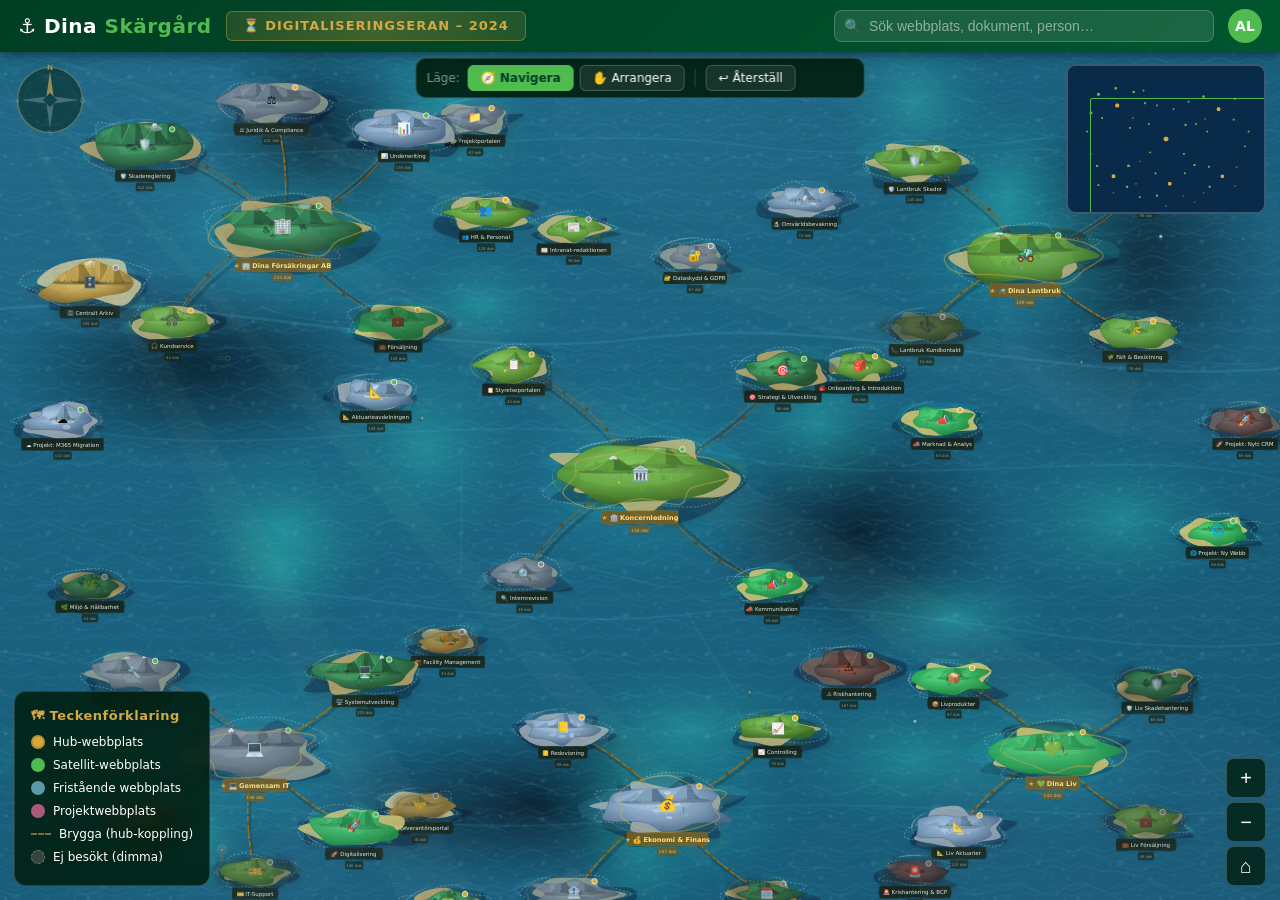
==== mockup-10-skargard-painted.html @ 94bb6c18 "Add files via upload" ====
<!DOCTYPE html>
<html lang="sv">
<head>
<meta charset="UTF-8">
<meta name="viewport" content="width=device-width, initial-scale=1.0">
<title>Dina Skärgård – Painted Archipelago</title>
<link rel="stylesheet" href="mockup-shared.css">
<style>
*,*::before,*::after{box-sizing:border-box;margin:0;padding:0}
:root{--dk:#003e23;--pk:#50bb4e;--pg:#edf6ed;--gold:#d4a843;--ocean1:#071e32;--ocean2:#0c3352;--ocean3:#124d72;--panelw:380px}
html,body{width:100%;height:100%;overflow:hidden;font-family:'Segoe UI',system-ui,sans-serif;background:var(--ocean1)}
#topbar{position:fixed;top:0;left:0;right:0;height:52px;background:linear-gradient(135deg,var(--dk),#00562f);display:flex;align-items:center;padding:0 18px;z-index:900;box-shadow:0 2px 12px rgba(0,0,0,.5);gap:14px}
#topbar .logo{font-size:20px;font-weight:700;color:#fff;white-space:nowrap;letter-spacing:.5px}
#topbar .logo span{color:var(--pk)}
#topbar .era-banner{background:linear-gradient(90deg,rgba(212,168,67,.15),rgba(212,168,67,.3),rgba(212,168,67,.15));border:1px solid rgba(212,168,67,.4);border-radius:6px;padding:4px 16px;color:var(--gold);font-size:13px;font-weight:600;letter-spacing:1px;text-transform:uppercase;white-space:nowrap}
#topbar .search-wrap{flex:1;max-width:380px;margin-left:auto;position:relative}
#topbar .search-wrap input{width:100%;padding:7px 14px 7px 34px;border-radius:8px;border:1px solid rgba(255,255,255,.2);background:rgba(255,255,255,.1);color:#fff;font-size:14px;outline:none;transition:all .2s}
#topbar .search-wrap input::placeholder{color:rgba(255,255,255,.5)}
#topbar .search-wrap input:focus{background:rgba(255,255,255,.18);border-color:var(--pk)}
#topbar .search-wrap .search-icon{position:absolute;left:10px;top:50%;transform:translateY(-50%);color:rgba(255,255,255,.5);font-size:14px;pointer-events:none}
#topbar .user-avatar{width:34px;height:34px;border-radius:50%;background:var(--pk);display:flex;align-items:center;justify-content:center;color:#fff;font-weight:700;font-size:14px;cursor:pointer}
#map-container{position:fixed;top:52px;left:0;right:0;bottom:0;overflow:hidden;cursor:grab;background:radial-gradient(ellipse at 50% 50%,#164e6a,var(--ocean2) 45%,var(--ocean1) 85%)}
#map-container.grabbing{cursor:grabbing}
#map-svg{position:absolute;top:0;left:0;width:100%;height:100%;touch-action:none}

/* Compass */
#compass{position:fixed;top:64px;left:14px;z-index:800;width:72px;height:72px;pointer-events:none;opacity:.7}
#compass svg{width:100%;height:100%}

/* Minimap */
#minimap{position:fixed;top:64px;right:14px;width:200px;height:150px;background:rgba(10,42,74,.85);border:2px solid rgba(255,255,255,.2);border-radius:10px;z-index:800;overflow:hidden;cursor:pointer}
#minimap canvas{width:100%;height:100%}
#minimap .viewport-rect{position:absolute;border:1.5px solid var(--pk);pointer-events:none;border-radius:2px}

/* Legend */
#legend{position:fixed;bottom:14px;left:14px;background:rgba(0,30,15,.88);border:1px solid rgba(255,255,255,.15);border-radius:12px;padding:14px 16px;z-index:800;color:#fff;font-size:12px;min-width:170px;backdrop-filter:blur(6px)}
#legend h4{font-size:13px;margin-bottom:8px;color:var(--gold);letter-spacing:.5px}
#legend .leg-item{display:flex;align-items:center;gap:8px;margin-bottom:5px}
#legend .leg-dot{width:14px;height:14px;border-radius:50%;flex-shrink:0}
#legend .leg-line{width:20px;height:0;border-top:2.5px dashed rgba(180,140,80,.7);flex-shrink:0}

/* Zoom controls */
#zoom-ctrl{position:fixed;bottom:14px;right:14px;display:flex;flex-direction:column;gap:4px;z-index:800}
#zoom-ctrl button{width:40px;height:40px;border:1px solid rgba(255,255,255,.2);background:rgba(0,30,15,.8);color:#fff;font-size:20px;border-radius:8px;cursor:pointer;display:flex;align-items:center;justify-content:center;backdrop-filter:blur(6px);transition:all .15s}
#zoom-ctrl button:hover{background:rgba(80,187,78,.3);border-color:var(--pk)}

/* Detail panel */
#detail-panel{position:fixed;top:52px;right:0;bottom:0;width:var(--panelw);background:linear-gradient(180deg,rgba(0,40,20,.97),rgba(0,30,15,.97));border-left:2px solid rgba(80,187,78,.25);z-index:850;transform:translateX(100%);transition:transform .35s cubic-bezier(.4,0,.2,1);overflow-y:auto;color:#fff;backdrop-filter:blur(10px)}
#detail-panel.open{transform:translateX(0)}
#detail-panel .dp-close{position:absolute;top:12px;right:14px;width:32px;height:32px;border-radius:50%;border:1px solid rgba(255,255,255,.2);background:transparent;color:#fff;font-size:18px;cursor:pointer;display:flex;align-items:center;justify-content:center}
#detail-panel .dp-close:hover{background:rgba(255,255,255,.1)}
#detail-panel .dp-header{padding:24px 20px 16px;border-bottom:1px solid rgba(255,255,255,.1)}
#detail-panel .dp-emoji{font-size:40px;margin-bottom:8px}
#detail-panel .dp-name{font-size:22px;font-weight:700;margin-bottom:4px}
#detail-panel .dp-type{font-size:12px;text-transform:uppercase;letter-spacing:1px;color:var(--gold);background:rgba(212,168,67,.15);display:inline-block;padding:2px 10px;border-radius:20px;margin-bottom:4px}
#detail-panel .dp-terrain{font-size:11px;color:rgba(255,255,255,.5);margin-top:4px}
#detail-panel .dp-desc{padding:16px 20px;font-size:13px;color:rgba(255,255,255,.7);line-height:1.5;border-bottom:1px solid rgba(255,255,255,.1)}
#detail-panel .dp-stats{display:grid;grid-template-columns:1fr 1fr 1fr;gap:10px;padding:16px 20px;border-bottom:1px solid rgba(255,255,255,.1)}
#detail-panel .dp-stat{text-align:center}
#detail-panel .dp-stat .val{font-size:22px;font-weight:700;color:var(--pk)}
#detail-panel .dp-stat .lbl{font-size:11px;color:rgba(255,255,255,.5);margin-top:2px}
#detail-panel .dp-libs{padding:16px 20px;border-bottom:1px solid rgba(255,255,255,.1)}
#detail-panel .dp-libs h4{font-size:13px;margin-bottom:10px;color:var(--gold)}
#detail-panel .dp-lib{display:flex;align-items:center;gap:8px;padding:6px 0;font-size:13px}
#detail-panel .dp-lib .lib-icon{width:28px;height:28px;border-radius:6px;background:rgba(80,187,78,.15);display:flex;align-items:center;justify-content:center;font-size:14px;flex-shrink:0}
#detail-panel .dp-lib .lib-count{margin-left:auto;color:rgba(255,255,255,.4);font-size:12px}
#detail-panel .dp-actions{padding:16px 20px;display:flex;flex-direction:column;gap:8px}
#detail-panel .dp-actions button{padding:10px 16px;border-radius:8px;border:none;font-size:13px;font-weight:600;cursor:pointer;transition:all .15s;display:flex;align-items:center;gap:8px;justify-content:center}
#detail-panel .dp-actions .btn-primary{background:var(--pk);color:#fff}
#detail-panel .dp-actions .btn-primary:hover{background:#45a843}
#detail-panel .dp-actions .btn-secondary{background:rgba(255,255,255,.1);color:#fff;border:1px solid rgba(255,255,255,.15)}
#detail-panel .dp-actions .btn-secondary:hover{background:rgba(255,255,255,.18)}

/* Ship */
#ship{position:fixed;width:32px;height:32px;z-index:700;pointer-events:none;opacity:0;transition:opacity .3s}
#ship.sailing{opacity:1}
#ship svg{width:100%;height:100%}

/* Toast */
#toast{position:fixed;bottom:80px;left:50%;transform:translateX(-50%) translateY(30px);background:rgba(0,40,20,.95);color:#fff;padding:10px 22px;border-radius:10px;font-size:13px;opacity:0;pointer-events:none;z-index:999;border:1px solid var(--pk);transition:all .3s;white-space:nowrap}
#toast.show{opacity:1;transform:translateX(-50%) translateY(0)}

/* Wave animation for water texture */
@keyframes waveShift{0%{transform:translateX(0)}100%{transform:translateX(60px)}}
@keyframes gentleWave{0%{transform:translateX(0) translateY(0)}50%{transform:translateX(30px) translateY(2px)}100%{transform:translateX(0) translateY(0)}}

/* Activity pulse */
@keyframes pulse{0%,100%{r:4;opacity:1}50%{r:7;opacity:.6}}

/* ── Toolbar (edit mode / layout) ── */
#toolbar{position:fixed;top:58px;left:50%;transform:translateX(-50%);z-index:810;display:flex;gap:6px;padding:6px 10px;background:rgba(0,30,15,.9);border:1px solid rgba(255,255,255,.15);border-radius:10px;backdrop-filter:blur(8px);font-size:12px;color:#fff;align-items:center;transition:all .3s}
#toolbar .tb-label{color:rgba(255,255,255,.5);margin-right:2px;white-space:nowrap}
#toolbar button{padding:5px 12px;border-radius:6px;border:1px solid rgba(255,255,255,.2);background:rgba(255,255,255,.08);color:#fff;font-size:12px;cursor:pointer;transition:all .15s;white-space:nowrap;font-family:inherit}
#toolbar button:hover{background:rgba(255,255,255,.18)}
#toolbar button.active{background:var(--pk);color:#003e23;border-color:var(--pk);font-weight:600}
#toolbar .tb-sep{width:1px;height:18px;background:rgba(255,255,255,.15);margin:0 4px}
#toolbar .save-indicator{font-size:11px;color:var(--pk);opacity:0;transition:opacity .3s;white-space:nowrap}
#toolbar .save-indicator.show{opacity:1}

/* ── Edit mode body state ── */
body.edit-mode #map-container{cursor:default}
body.edit-mode .island-group{cursor:move !important}
body.edit-mode .island-group:hover{filter:brightness(1.12)}
body.edit-mode .island-group.dragging{opacity:.85;filter:brightness(1.2) drop-shadow(0 0 12px rgba(80,187,78,.5))}

/* ── Snap-back animation ── */
@keyframes snapPulse{0%{filter:brightness(1.3) drop-shadow(0 0 10px var(--pk))}100%{filter:none}}
.snap-placed{animation:snapPulse .4s ease-out}
/* ── Label hover effect ── */
.island-label{transition:transform 0.2s ease}
.island-group:hover .island-label{transform:scale(1.08)}
</style>
</head>
<body>

<!-- Topbar -->
<header id="topbar">
  <div class="logo">&#9875; Dina <span>Sk&auml;rg&aring;rd</span></div>
  <div class="era-banner">&#9203; Digitaliseringseran &ndash; 2024</div>
  <div class="search-wrap">
    <span class="search-icon">&#128269;</span>
    <input type="text" id="searchInput" placeholder="S&ouml;k webbplats, dokument, person&hellip;">
  </div>
  <div class="user-avatar" title="Anna Lindberg">AL</div>
</header>

<!-- Map container -->
<div id="map-container">
  <svg id="map-svg" xmlns="http://www.w3.org/2000/svg"></svg>
</div>

<!-- Ship marker -->
<div id="ship">
  <svg viewBox="0 0 40 40" fill="none">
    <path d="M20 2 L28 22 Q24 28 20 30 Q16 28 12 22 Z" fill="var(--gold)" stroke="#8a6a20" stroke-width="1"/>
    <path d="M20 2 L20 30 L12 22 Z" fill="rgba(255,255,255,.25)"/>
    <line x1="20" y1="2" x2="20" y2="36" stroke="#6a4a20" stroke-width="2" stroke-linecap="round"/>
    <ellipse cx="20" cy="36" rx="8" ry="3" fill="#5a3a15" opacity=".8"/>
  </svg>
</div>

<!-- Compass -->
<div id="compass">
  <svg viewBox="0 0 80 80">
    <circle cx="40" cy="40" r="36" fill="rgba(0,30,15,.7)" stroke="rgba(212,168,67,.5)" stroke-width="1.5"/>
    <circle cx="40" cy="40" r="28" fill="none" stroke="rgba(212,168,67,.2)" stroke-width=".5"/>
    <polygon points="40,8 44,36 40,32 36,36" fill="var(--gold)" opacity=".9"/>
    <polygon points="40,72 44,44 40,48 36,44" fill="rgba(255,255,255,.3)"/>
    <polygon points="8,40 36,36 32,40 36,44" fill="rgba(255,255,255,.3)"/>
    <polygon points="72,40 44,36 48,40 44,44" fill="rgba(255,255,255,.3)"/>
    <text x="40" y="7" text-anchor="middle" font-size="8" fill="var(--gold)" font-weight="700">N</text>
    <text x="40" y="79" text-anchor="middle" font-size="7" fill="rgba(255,255,255,.4)">S</text>
    <text x="4" y="43" text-anchor="middle" font-size="7" fill="rgba(255,255,255,.4)">V</text>
    <text x="76" y="43" text-anchor="middle" font-size="7" fill="rgba(255,255,255,.4)">&Ouml;</text>
  </svg>
</div>

<!-- Minimap -->
<div id="minimap">
  <canvas id="minimap-canvas" width="400" height="300"></canvas>
  <div class="viewport-rect" id="minimap-vp"></div>
</div>

<!-- Legend -->
<div id="legend">
  <h4>&#128506; Teckenf&ouml;rklaring</h4>
  <div class="leg-item"><div class="leg-dot" style="background:var(--gold);border:2px solid #b8942a"></div> Hub-webbplats</div>
  <div class="leg-item"><div class="leg-dot" style="background:var(--pk)"></div> Satellit-webbplats</div>
  <div class="leg-item"><div class="leg-dot" style="background:#5a9aaa"></div> Frist&aring;ende webbplats</div>
  <div class="leg-item"><div class="leg-dot" style="background:#aa5a7a"></div> Projektwebbplats</div>
  <div class="leg-item"><div class="leg-line"></div> Brygga (hub-koppling)</div>
  <div class="leg-item"><div class="leg-dot" style="background:rgba(100,100,100,.5);border:1px dashed rgba(255,255,255,.3)"></div> Ej bes&ouml;kt (dimma)</div>
</div>

<!-- Zoom controls -->
<div id="zoom-ctrl">
  <button id="zoomIn" title="Zooma in (+)">+</button>
  <button id="zoomOut" title="Zooma ut (&minus;)">&minus;</button>
  <button id="zoomReset" title="&Aring;terst&auml;ll vy (0)">&#8962;</button>
</div>

<!-- Toolbar -->
<div id="toolbar">
  <span class="tb-label">Läge:</span>
  <button id="btnNavigate" class="active" title="Navigera och utforska öarna">🧭 Navigera</button>
  <button id="btnArrange" title="Flytta öar och anpassa din karta">✋ Arrangera</button>
  <div class="tb-sep"></div>
  <button id="btnResetLayout" title="Återställ alla öar till originalposition">↩ Återställ</button>
  <span class="save-indicator" id="saveIndicator">✓ Sparad</span>
</div>

<!-- Detail panel -->
<div id="detail-panel">
  <button class="dp-close" id="dp-close">&#10005;</button>
  <div class="dp-header">
    <div class="dp-emoji" id="dp-emoji"></div>
    <div class="dp-name" id="dp-name"></div>
    <div class="dp-type" id="dp-type"></div>
    <div class="dp-terrain" id="dp-terrain"></div>
  </div>
  <div class="dp-desc" id="dp-desc"></div>
  <div class="dp-stats">
    <div class="dp-stat"><div class="val" id="dp-docs">0</div><div class="lbl">Dokument</div></div>
    <div class="dp-stat"><div class="val" id="dp-libcount">0</div><div class="lbl">Bibliotek</div></div>
    <div class="dp-stat"><div class="val" id="dp-activity">&ndash;</div><div class="lbl">Aktivitet</div></div>
  </div>
  <div class="dp-libs" id="dp-libs"><h4>&#128218; Dokumentbibliotek</h4><div id="dp-lib-list"></div></div>
  <div class="dp-actions">
    <button class="btn-primary" onclick="showToast('&Ouml;ppnar i SharePoint&hellip;')">&#128194; &Ouml;ppna i SharePoint</button>
    <button class="btn-secondary" onclick="showToast('&Ouml;ppnar i Teams&hellip;')">&#128172; &Ouml;ppna i Teams</button>
    <button class="btn-secondary" onclick="showToast('L&auml;nk kopierad!')">&#128279; Kopiera l&auml;nk</button>
  </div>
</div>

<!-- Toast -->
<div id="toast"></div>

<script>
// ========== DATA ==========
const TERRAIN = {
  forest:   {base:'#2d7a4f', light:'#48b870', deep:'#1a4e30', beach:'#d4b06a', water:'#1a8090'},
  meadow:   {base:'#5a9a3a', light:'#7ec45a', deep:'#3a6a24', beach:'#d8c480', water:'#2090a0'},
  snow:     {base:'#7898b8', light:'#a8c8e8', deep:'#4a6888', beach:'#b0b8c0', water:'#4090b0'},
  desert:   {base:'#c4a048', light:'#e0c870', deep:'#8a6e28', beach:'#e8d8a0', water:'#3098a0'},
  volcanic: {base:'#5a4848', light:'#786060', deep:'#3a2828', beach:'#786058', water:'#2a6878'},
  tropical: {base:'#2aaa5a', light:'#50d880', deep:'#188840', beach:'#f0d878', water:'#18a0a8'},
  rocky:    {base:'#6a7a8a', light:'#8a9aaa', deep:'#4a5a6a', beach:'#a0a898', water:'#3080a0'},
  marsh:    {base:'#4a6a3a', light:'#6a8a5a', deep:'#2a4a20', beach:'#7a8868', water:'#2a7868'}
};
const TERRAIN_NAMES = {forest:'Skogsmark',meadow:'\u00c4ngsmark',snow:'Sn\u00f6landskap',desert:'\u00d6kenmark',volcanic:'Vulkaniskt',tropical:'Tropiskt',rocky:'Klippmark',marsh:'Myrmark'};

const islands = [
  // === HUBS (6) ===
  {id:'koncern',name:'Koncernledning',emoji:'\u{1F3DB}\uFE0F',type:'hub',group:'dina',hubId:null,x:0,y:0,rx:140,ry:88,terrain:'meadow',docs:156,
   libs:[{n:'Styrelsehandlingar',i:'\u{1F4CB}',c:42},{n:'\u00c5rsredovisningar',i:'\u{1F4CA}',c:28},{n:'Strategidokument',i:'\u{1F3AF}',c:86}],
   visited:true,activity:'high',desc:'Koncernens centrala knutpunkt. Styrelsebeslut, strategier och \u00e5rsredovisningar.'},
  {id:'dinab',name:'Dina F\u00f6rs\u00e4kringar AB',emoji:'\u{1F3E2}',type:'hub',group:'dina',hubId:null,x:-650,y:-450,rx:120,ry:75,terrain:'forest',docs:234,
   libs:[{n:'Policyer',i:'\u{1F4CB}',c:58},{n:'Rutiner',i:'\u{1F4CC}',c:72},{n:'Rapporter',i:'\u{1F4CA}',c:104}],
   visited:true,activity:'high',desc:'Huvudbolaget med k\u00e4rnverksamhetens dokumentation.'},
  {id:'lantbruk',name:'Dina Lantbruk',emoji:'\u{1F69C}',type:'hub',group:'lantbruk',hubId:null,x:700,y:-400,rx:110,ry:68,terrain:'meadow',docs:189,
   libs:[{n:'Skadehantering',i:'\u{1F6E1}\uFE0F',c:67},{n:'Riskmodeller',i:'\u{1F4CA}',c:55},{n:'Premiedok',i:'\u{1F4B9}',c:67}],
   visited:true,activity:'high',desc:'Lantbruksf\u00f6rs\u00e4kringar \u2013 specialiserade produkter f\u00f6r jord och skog.'},
  {id:'liv',name:'Dina Liv',emoji:'\u{1F49A}',type:'hub',group:'liv',hubId:null,x:750,y:500,rx:100,ry:62,terrain:'tropical',docs:142,
   libs:[{n:'Livprodukter',i:'\u{1F49A}',c:48},{n:'Villkor',i:'\u{1F4DC}',c:52},{n:'Aktuariedok',i:'\u{1F4D0}',c:42}],
   visited:true,activity:'medium',desc:'Livf\u00f6rs\u00e4kringsbolaget med produkter och villkor.'},
  {id:'gemit',name:'Gemensam IT',emoji:'\u{1F4BB}',type:'hub',group:'shared',hubId:null,x:-700,y:500,rx:110,ry:68,terrain:'rocky',docs:198,
   libs:[{n:'Arkitektur',i:'\u{1F3D7}\uFE0F',c:56},{n:'S\u00e4kerhet',i:'\u{1F512}',c:48},{n:'Projekt',i:'\u{1F4C1}',c:94}],
   visited:true,activity:'high',desc:'IT-organisationens gemensamma portal f\u00f6r teknik och system.'},
  {id:'ekofin',name:'Ekonomi & Finans',emoji:'\u{1F4B0}',type:'hub',group:'dina',hubId:null,x:50,y:600,rx:105,ry:65,terrain:'snow',docs:167,
   libs:[{n:'Budget',i:'\u{1F4B9}',c:35},{n:'Kvartalsrapporter',i:'\u{1F4CA}',c:62},{n:'Revision',i:'\u{1F50D}',c:70}],
   visited:true,activity:'medium',desc:'Ekonomistyrning, budgetarbete och finansiell rapportering.'},

  // === Satellites of Koncernledning (4) ===
  {id:'styrelse',name:'Styrelseportalen',emoji:'\u{1F4CB}',type:'satellite',group:'dina',hubId:'koncern',x:-230,y:-200,rx:60,ry:38,terrain:'meadow',docs:42,
   libs:[{n:'Protokoll',i:'\u{1F4CB}',c:22},{n:'Underlag',i:'\u{1F4C4}',c:20}],visited:true,activity:'medium',desc:'Styrelseprotokoll och beslutsunderlag.'},
  {id:'strategi',name:'Strategi & Utveckling',emoji:'\u{1F3AF}',type:'satellite',group:'dina',hubId:'koncern',x:260,y:-190,rx:70,ry:42,terrain:'forest',docs:86,
   libs:[{n:'Strategiplaner',i:'\u{1F3AF}',c:34},{n:'Aff\u00e4rsplaner',i:'\u{1F4CA}',c:28},{n:'Omv\u00e4rld',i:'\u{1F30D}',c:24}],visited:true,activity:'high',desc:'Strategisk planering och aff\u00e4rsutveckling.'},
  {id:'internrev',name:'Internrevision',emoji:'\u{1F50D}',type:'satellite',group:'dina',hubId:'koncern',x:-210,y:180,rx:55,ry:35,terrain:'rocky',docs:38,
   libs:[{n:'Revisionsrapporter',i:'\u{1F50D}',c:22},{n:'Uppf\u00f6ljning',i:'\u{1F4CB}',c:16}],visited:true,activity:'low',desc:'Internrevisionsrapporter och uppf\u00f6ljning.'},
  {id:'komm',name:'Kommunikation',emoji:'\u{1F4E3}',type:'satellite',group:'dina',hubId:'koncern',x:240,y:200,rx:58,ry:36,terrain:'tropical',docs:55,
   libs:[{n:'Mallar',i:'\u{1F4DD}',c:25},{n:'Varum\u00e4rke',i:'\u{1F3A8}',c:18},{n:'Press',i:'\u{1F4F0}',c:12}],visited:true,activity:'medium',desc:'Intern och extern kommunikation, varum\u00e4rkesguider.'},

  // === Satellites of Dina Försäkringar AB (5) ===
  {id:'skade',name:'Skadereglering',emoji:'\u{1F6E1}\uFE0F',type:'satellite',group:'dina',hubId:'dinab',x:-900,y:-600,rx:90,ry:55,terrain:'forest',docs:312,
   libs:[{n:'Handl\u00e4ggning',i:'\u{1F4CB}',c:120},{n:'Statistik',i:'\u{1F4CA}',c:92},{n:'Rutiner',i:'\u{1F4CC}',c:100}],visited:true,activity:'high',desc:'Handl\u00e4ggning av skade\u00e4renden f\u00f6r alla produktlinjer.'},
  {id:'uw',name:'Underwriting',emoji:'\u{1F4CA}',type:'satellite',group:'dina',hubId:'dinab',x:-430,y:-630,rx:75,ry:46,terrain:'snow',docs:178,
   libs:[{n:'Riskbed\u00f6mning',i:'\u{1F50D}',c:68},{n:'Premiemodeller',i:'\u{1F4B9}',c:62},{n:'Acceptregler',i:'\u2705',c:48}],visited:true,activity:'high',desc:'Riskbed\u00f6mning, premies\u00e4ttning och produktgodk\u00e4nnande.'},
  {id:'ks',name:'Kundservice',emoji:'\u{1F3A7}',type:'satellite',group:'dina',hubId:'dinab',x:-850,y:-280,rx:60,ry:38,terrain:'meadow',docs:94,
   libs:[{n:'Manus',i:'\u{1F4DD}',c:42},{n:'FAQ',i:'\u2753',c:32},{n:'Utbildning',i:'\u{1F393}',c:20}],visited:true,activity:'medium',desc:'Kundkontakt, supportmanus och \u00e4rendehantering.'},
  {id:'forsalj',name:'F\u00f6rs\u00e4ljning',emoji:'\u{1F4BC}',type:'satellite',group:'dina',hubId:'dinab',x:-440,y:-280,rx:65,ry:40,terrain:'tropical',docs:128,
   libs:[{n:'Presentationer',i:'\u{1F4CA}',c:48},{n:'Kampanjer',i:'\u{1F4E3}',c:40},{n:'Avtal',i:'\u{1F91D}',c:40}],visited:false,activity:'medium',desc:'S\u00e4ljmaterial, kampanjer och partneravtal.'},
  {id:'jurcomp',name:'Juridik & Compliance',emoji:'\u2696\uFE0F',type:'satellite',group:'dina',hubId:'dinab',x:-670,y:-680,rx:78,ry:48,terrain:'rocky',docs:201,
   libs:[{n:'Villkor',i:'\u{1F4DC}',c:82},{n:'Avtal',i:'\u{1F91D}',c:62},{n:'GDPR',i:'\u{1F512}',c:57}],visited:true,activity:'medium',desc:'F\u00f6rs\u00e4kringsvillkor, avtalsjuridik och regulatorisk efterlevnad.'},

  // === Satellites of Dina Lantbruk (4) ===
  {id:'ltskade',name:'Lantbruk Skador',emoji:'\u{1F6E1}\uFE0F',type:'satellite',group:'lantbruk',hubId:'lantbruk',x:500,y:-570,rx:72,ry:44,terrain:'meadow',docs:145,
   libs:[{n:'Besiktningar',i:'\u{1F50D}',c:58},{n:'Handl\u00e4ggning',i:'\u{1F4CB}',c:52},{n:'Statistik',i:'\u{1F4CA}',c:35}],visited:true,activity:'high',desc:'Skadehantering f\u00f6r lantbruksf\u00f6rs\u00e4kringar.'},
  {id:'ltuw',name:'Lantbruk Underwriting',emoji:'\u{1F4CA}',type:'satellite',group:'lantbruk',hubId:'lantbruk',x:920,y:-540,rx:65,ry:40,terrain:'forest',docs:98,
   libs:[{n:'Riskmodeller',i:'\u{1F4CA}',c:48},{n:'Tariffer',i:'\u{1F4B9}',c:50}],visited:true,activity:'medium',desc:'Riskbed\u00f6mning och tariffering f\u00f6r lantbruk.'},
  {id:'ltks',name:'Lantbruk Kundkontakt',emoji:'\u{1F4DE}',type:'satellite',group:'lantbruk',hubId:'lantbruk',x:520,y:-270,rx:55,ry:35,terrain:'marsh',docs:52,
   libs:[{n:'Kundmanus',i:'\u{1F4DD}',c:28},{n:'FAQ',i:'\u2753',c:24}],visited:false,activity:'low',desc:'Kundkontakt och r\u00e5dgivning f\u00f6r lantbrukskunder.'},
  {id:'ltfalt',name:'F\u00e4lt & Besiktning',emoji:'\u{1F33E}',type:'satellite',group:'lantbruk',hubId:'lantbruk',x:900,y:-260,rx:60,ry:38,terrain:'meadow',docs:76,
   libs:[{n:'Protokoll',i:'\u{1F4CB}',c:38},{n:'Checklistor',i:'\u2705',c:38}],visited:true,activity:'medium',desc:'F\u00e4ltbesiktning och riskbed\u00f6mning p\u00e5 plats.'},

  // === Satellites of Dina Liv (4) ===
  {id:'livprod',name:'Livprodukter',emoji:'\u{1F4E6}',type:'satellite',group:'liv',hubId:'liv',x:570,y:370,rx:62,ry:38,terrain:'tropical',docs:87,
   libs:[{n:'Produktblad',i:'\u{1F4C4}',c:42},{n:'Villkor',i:'\u{1F4DC}',c:45}],visited:true,activity:'medium',desc:'Livf\u00f6rs\u00e4kringsprodukter och villkorsdokumentation.'},
  {id:'livskade',name:'Liv Skadehantering',emoji:'\u{1F6E1}\uFE0F',type:'satellite',group:'liv',hubId:'liv',x:940,y:380,rx:58,ry:36,terrain:'forest',docs:65,
   libs:[{n:'Handl\u00e4ggning',i:'\u{1F4CB}',c:35},{n:'Statistik',i:'\u{1F4CA}',c:30}],visited:false,activity:'low',desc:'Skadehantering f\u00f6r livf\u00f6rs\u00e4kringar.'},
  {id:'livakt',name:'Liv Aktuarier',emoji:'\u{1F4D0}',type:'satellite',group:'liv',hubId:'liv',x:580,y:640,rx:68,ry:42,terrain:'snow',docs:112,
   libs:[{n:'Modeller',i:'\u{1F4D0}',c:52},{n:'Rapporter',i:'\u{1F4CA}',c:38},{n:'Antaganden',i:'\u{1F4CB}',c:22}],visited:true,activity:'medium',desc:'Aktuariella ber\u00e4kningar och antaganden f\u00f6r livf\u00f6rs\u00e4kring.'},
  {id:'livforsa',name:'Liv F\u00f6rs\u00e4ljning',emoji:'\u{1F4BC}',type:'satellite',group:'liv',hubId:'liv',x:920,y:630,rx:55,ry:34,terrain:'meadow',docs:48,
   libs:[{n:'Material',i:'\u{1F4CA}',c:28},{n:'Utbildning',i:'\u{1F393}',c:20}],visited:false,activity:'low',desc:'S\u00e4ljmaterial och utbildning f\u00f6r livf\u00f6rs\u00e4kring.'},

  // === Satellites of Gemensam IT (5) ===
  {id:'drift',name:'Drift & Infrastruktur',emoji:'\u{1F527}',type:'satellite',group:'shared',hubId:'gemit',x:-920,y:360,rx:70,ry:43,terrain:'rocky',docs:134,
   libs:[{n:'Driftdok',i:'\u{1F527}',c:56},{n:'N\u00e4tverkskartor',i:'\u{1F5FA}\uFE0F',c:38},{n:'Incident',i:'\u26A0\uFE0F',c:40}],visited:true,activity:'high',desc:'IT-infrastruktur, driftdokumentation och incidenthantering.'},
  {id:'utveckl',name:'Systemutveckling',emoji:'\u{1F5A5}\uFE0F',type:'satellite',group:'shared',hubId:'gemit',x:-500,y:360,rx:80,ry:48,terrain:'forest',docs:223,
   libs:[{n:'Specifikationer',i:'\u{1F4CB}',c:82},{n:'API-dok',i:'\u{1F50C}',c:68},{n:'Testplaner',i:'\u{1F9EA}',c:73}],visited:true,activity:'high',desc:'Systemutveckling, API-dokumentation och testning.'},
  {id:'itsakr',name:'IT-S\u00e4kerhet',emoji:'\u{1F512}',type:'satellite',group:'shared',hubId:'gemit',x:-900,y:620,rx:62,ry:38,terrain:'volcanic',docs:87,
   libs:[{n:'Policyer',i:'\u{1F4CB}',c:35},{n:'Incidenter',i:'\u26A0\uFE0F',c:28},{n:'Penetrationstester',i:'\u{1F50D}',c:24}],visited:true,activity:'medium',desc:'IT-s\u00e4kerhetspolicyer, incidenthantering och penetrationstester.'},
  {id:'digit',name:'Digitalisering',emoji:'\u{1F680}',type:'satellite',group:'shared',hubId:'gemit',x:-520,y:640,rx:72,ry:44,terrain:'tropical',docs:156,
   libs:[{n:'Roadmap',i:'\u{1F5FA}\uFE0F',c:42},{n:'Prototyper',i:'\u{1F3A8}',c:54},{n:'Analyser',i:'\u{1F4CA}',c:60}],visited:true,activity:'high',desc:'Digital transformation, roadmap och prototyper.'},
  {id:'support',name:'IT-Support',emoji:'\u{1F3AB}',type:'satellite',group:'shared',hubId:'gemit',x:-700,y:720,rx:50,ry:32,terrain:'meadow',docs:45,
   libs:[{n:'Guider',i:'\u{1F4DD}',c:25},{n:'FAQ',i:'\u2753',c:20}],visited:false,activity:'low',desc:'IT-supportguider och vanliga fr\u00e5gor.'},

  // === Satellites of Ekonomi & Finans (4) ===
  {id:'redovisn',name:'Redovisning',emoji:'\u{1F4D2}',type:'satellite',group:'dina',hubId:'ekofin',x:-140,y:460,rx:62,ry:38,terrain:'snow',docs:98,
   libs:[{n:'Bokslut',i:'\u{1F4CA}',c:42},{n:'Kontoplan',i:'\u{1F4D2}',c:28},{n:'Rutiner',i:'\u{1F4CC}',c:28}],visited:true,activity:'medium',desc:'Bokslut, kontoplan och redovisningsrutiner.'},
  {id:'controll',name:'Controlling',emoji:'\u{1F4C8}',type:'satellite',group:'dina',hubId:'ekofin',x:250,y:460,rx:58,ry:36,terrain:'meadow',docs:76,
   libs:[{n:'KPI-rapporter',i:'\u{1F4C8}',c:38},{n:'Analyser',i:'\u{1F4CA}',c:38}],visited:true,activity:'medium',desc:'Controlling, KPI-rapporter och verksamhetsanalyser.'},
  {id:'kapital',name:'Kapitalförvaltning',emoji:'\u{1F3E6}',type:'satellite',group:'dina',hubId:'ekofin',x:-120,y:760,rx:68,ry:42,terrain:'rocky',docs:123,
   libs:[{n:'Placeringspolicy',i:'\u{1F4CB}',c:32},{n:'Rapporter',i:'\u{1F4CA}',c:52},{n:'Mandat',i:'\u{1F4DC}',c:39}],visited:true,activity:'medium',desc:'Kapitalförvaltning, placeringspolicyer och rapporter.'},
  {id:'budget',name:'Budget & Prognos',emoji:'\u{1F5D3}\uFE0F',type:'satellite',group:'dina',hubId:'ekofin',x:230,y:760,rx:55,ry:34,terrain:'forest',docs:54,
   libs:[{n:'Budgetmallar',i:'\u{1F4CA}',c:28},{n:'Prognoser',i:'\u{1F4C8}',c:26}],visited:false,activity:'low',desc:'Budgetmallar och prognoser.'},

  // === STANDALONE (20) ===
  {id:'hr',name:'HR & Personal',emoji:'\u{1F465}',type:'dept',group:'standalone',hubId:null,x:-280,y:-480,rx:65,ry:40,terrain:'meadow',docs:128,
   libs:[{n:'Policyer',i:'\u{1F4CB}',c:42},{n:'Mallar',i:'\u{1F4DD}',c:38},{n:'Rekrytering',i:'\u{1F465}',c:48}],visited:true,activity:'medium',desc:'Personalhantering, rekrytering och kompetensutveckling.'},
  {id:'gdpr',name:'Dataskydd & GDPR',emoji:'\u{1F510}',type:'dept',group:'standalone',hubId:null,x:100,y:-400,rx:52,ry:33,terrain:'rocky',docs:67,
   libs:[{n:'Register',i:'\u{1F4CB}',c:32},{n:'Rutiner',i:'\u{1F4CC}',c:35}],visited:true,activity:'low',desc:'Dataskyddsregister och GDPR-rutiner.'},
  {id:'facility',name:'Facility Management',emoji:'\u{1F3D7}\uFE0F',type:'dept',group:'standalone',hubId:null,x:-350,y:300,rx:48,ry:30,terrain:'desert',docs:34,
   libs:[{n:'Ritningar',i:'\u{1F3D7}\uFE0F',c:18},{n:'Avtal',i:'\u{1F91D}',c:16}],visited:false,activity:'low',desc:'Fastighetsförvaltning, ritningar och avtal.'},
  {id:'projcrm',name:'Projekt: Nytt CRM',emoji:'\u{1F680}',type:'project',group:'standalone',hubId:null,x:1100,y:-100,rx:58,ry:36,terrain:'volcanic',docs:89,
   libs:[{n:'Kravspec',i:'\u{1F4CB}',c:42},{n:'Testplaner',i:'\u{1F9EA}',c:47}],visited:true,activity:'high',desc:'Pågående projekt för nytt CRM-system.'},
  {id:'projwebb',name:'Projekt: Ny Webb',emoji:'\u{1F310}',type:'project',group:'standalone',hubId:null,x:1050,y:100,rx:52,ry:33,terrain:'tropical',docs:56,
   libs:[{n:'Design',i:'\u{1F3A8}',c:28},{n:'Content',i:'\u{1F4DD}',c:28}],visited:true,activity:'high',desc:'Nytt webbprojekt med design och inneh\u00e5ll.'},
  {id:'projm365',name:'Projekt: M365 Migration',emoji:'\u2601\uFE0F',type:'project',group:'standalone',hubId:null,x:-1050,y:-100,rx:60,ry:37,terrain:'snow',docs:112,
   libs:[{n:'Migreringsplan',i:'\u{1F4CB}',c:48},{n:'Testresultat',i:'\u{1F9EA}',c:34},{n:'Guider',i:'\u{1F4DD}',c:30}],visited:true,activity:'high',desc:'Migrering till Microsoft 365 – planer och testresultat.'},
  {id:'arkiv',name:'Centralt Arkiv',emoji:'\u{1F5C4}\uFE0F',type:'dept',group:'standalone',hubId:null,x:-1000,y:-350,rx:85,ry:52,terrain:'desert',docs:345,
   libs:[{n:'Historik',i:'\u{1F5C4}\uFE0F',c:180},{n:'Avtal',i:'\u{1F4DC}',c:95},{n:'Korrespondens',i:'\u2709\uFE0F',c:70}],visited:true,activity:'low',desc:'Centralt dokumentarkiv med historiska dokument.'},
  {id:'utbild',name:'Utbildningsportalen',emoji:'\u{1F393}',type:'dept',group:'standalone',hubId:null,x:0,y:900,rx:60,ry:37,terrain:'tropical',docs:78,
   libs:[{n:'Kursmaterial',i:'\u{1F393}',c:42},{n:'E-learning',i:'\u{1F4BB}',c:36}],visited:false,activity:'medium',desc:'Utbildningsmaterial och e-learningresurser.'},
  {id:'kvalitet',name:'Kvalitet & Process',emoji:'\u2705',type:'dept',group:'standalone',hubId:null,x:-350,y:780,rx:58,ry:36,terrain:'forest',docs:93,
   libs:[{n:'Processkartor',i:'\u{1F5FA}\uFE0F',c:38},{n:'Rutiner',i:'\u{1F4CC}',c:32},{n:'Revisioner',i:'\u{1F50D}',c:23}],visited:true,activity:'medium',desc:'Kvalitetsledning, processkartor och rutiner.'},
  {id:'risk',name:'Riskhantering',emoji:'\u26A0\uFE0F',type:'dept',group:'standalone',hubId:null,x:380,y:350,rx:70,ry:43,terrain:'volcanic',docs:167,
   libs:[{n:'Riskregister',i:'\u26A0\uFE0F',c:62},{n:'Scenarioanalyser',i:'\u{1F4CA}',c:55},{n:'Policyer',i:'\u{1F4CB}',c:50}],visited:true,activity:'high',desc:'Riskregister, scenarioanalyser och riskpolicyer.'},
  {id:'miljo',name:'Milj\u00f6 & H\u00e5llbarhet',emoji:'\u{1F33F}',type:'dept',group:'standalone',hubId:null,x:-1000,y:200,rx:48,ry:30,terrain:'forest',docs:41,
   libs:[{n:'H\u00e5llbarhetsrapporter',i:'\u{1F33F}',c:22},{n:'Policyer',i:'\u{1F4CB}',c:19}],visited:false,activity:'low',desc:'H\u00e5llbarhetsrapporter och milj\u00f6policyer.'},
  {id:'intro',name:'Onboarding & Introduktion',emoji:'\u{1F392}',type:'dept',group:'standalone',hubId:null,x:400,y:-200,rx:50,ry:32,terrain:'meadow',docs:56,
   libs:[{n:'Introduktionspaket',i:'\u{1F392}',c:28},{n:'Checklistor',i:'\u2705',c:28}],visited:true,activity:'medium',desc:'Introduktionspaket och checklistor f\u00f6r nyanst\u00e4llda.'},
  {id:'intranat',name:'Intranat-redaktionen',emoji:'\u{1F4F0}',type:'dept',group:'standalone',hubId:null,x:-120,y:-450,rx:48,ry:30,terrain:'meadow',docs:38,
   libs:[{n:'Mallar',i:'\u{1F4DD}',c:20},{n:'Guider',i:'\u{1F4D6}',c:18}],visited:true,activity:'low',desc:'Intranatmallar och publiceringsguider.'},
  {id:'forskning',name:'Omv\u00e4rldsbevakning',emoji:'\u{1F52C}',type:'dept',group:'standalone',hubId:null,x:300,y:-500,rx:56,ry:35,terrain:'snow',docs:72,
   libs:[{n:'Rapporter',i:'\u{1F4CA}',c:38},{n:'Trender',i:'\u{1F4C8}',c:34}],visited:true,activity:'medium',desc:'Omv\u00e4rldsbevakning, trendrapporter och branschanalyser.'},
  {id:'leverantor',name:'Leverant\u00f6rsportal',emoji:'\u{1F91D}',type:'dept',group:'standalone',hubId:null,x:-400,y:600,rx:52,ry:33,terrain:'desert',docs:48,
   libs:[{n:'Avtal',i:'\u{1F91D}',c:28},{n:'Utv\u00e4rderingar',i:'\u{1F4CA}',c:20}],visited:false,activity:'low',desc:'Leverant\u00f6rsavtal och utv\u00e4rderingar.'},
  {id:'krisplan',name:'Krishantering & BCP',emoji:'\u{1F6A8}',type:'dept',group:'standalone',hubId:null,x:500,y:720,rx:45,ry:28,terrain:'volcanic',docs:29,
   libs:[{n:'Krisplaner',i:'\u{1F6A8}',c:15},{n:'Kontaktlistor',i:'\u{1F4DE}',c:14}],visited:false,activity:'low',desc:'Krishanteringsplaner och kontaktlistor.'},
  {id:'projhub',name:'Projektportalen',emoji:'\u{1F4C1}',type:'dept',group:'standalone',hubId:null,x:-300,y:-650,rx:55,ry:34,terrain:'rocky',docs:67,
   libs:[{n:'Projektmallar',i:'\u{1F4CB}',c:32},{n:'Statusrapporter',i:'\u{1F4CA}',c:35}],visited:true,activity:'medium',desc:'Central projektportal med mallar och statusrapporter.'},
  {id:'marknad',name:'Marknad & Analys',emoji:'\u{1F4E3}',type:'dept',group:'standalone',hubId:null,x:550,y:-100,rx:58,ry:36,terrain:'tropical',docs:83,
   libs:[{n:'Marknadsanalyser',i:'\u{1F4CA}',c:42},{n:'Kampanjmaterial',i:'\u{1F4E3}',c:41}],visited:true,activity:'medium',desc:'Marknadsanalyser och kampanjmaterial.'},
  {id:'utredning',name:'Utredning & Analys',emoji:'\u{1F50E}',type:'dept',group:'standalone',hubId:null,x:380,y:850,rx:52,ry:33,terrain:'marsh',docs:61,
   libs:[{n:'Utredningar',i:'\u{1F50E}',c:32},{n:'Sammanst\u00e4llningar',i:'\u{1F4CB}',c:29}],visited:false,activity:'low',desc:'Utredningar och analytiska sammanst\u00e4llningar.'},
  {id:'aktuarie',name:'Aktuarieavdelningen',emoji:'\u{1F4D0}',type:'dept',group:'standalone',hubId:null,x:-480,y:-150,rx:60,ry:37,terrain:'snow',docs:156,
   libs:[{n:'Ber\u00e4kningsmodeller',i:'\u{1F4D0}',c:68},{n:'Rapporter',i:'\u{1F4CA}',c:48},{n:'Antaganden',i:'\u{1F4CB}',c:40}],visited:true,activity:'high',desc:'Koncerngemensam aktuarieavdelning med ber\u00e4kningsmodeller.'}
];

// ========== STATE ==========
let scale = 0.55, panX = 0, panY = 0;
let isPanning = false, panStartX = 0, panStartY = 0, panStartPX = 0, panStartPY = 0;
let selectedIsland = null;
let shipAnim = null;

// Drag / edit mode state
let editMode = false;
let isDragging = false;
let dragIsland = null;
let dragStartMX = 0, dragStartMY = 0;
let dragOrigX = 0, dragOrigY = 0;
let dragMoved = false;

// Store default positions for reset
const defaultPositions = {};
islands.forEach(isl => { defaultPositions[isl.id] = {x: isl.x, y: isl.y}; });
const container = document.getElementById('map-container');
const svg = document.getElementById('map-svg');
const detailPanel = document.getElementById('detail-panel');
const shipEl = document.getElementById('ship');
const minimapCanvas = document.getElementById('minimap-canvas');
const minimapCtx = minimapCanvas.getContext('2d');

// ========== LAYOUT SAVE / LOAD ==========
function saveLayout() {
  const positions = {};
  islands.forEach(isl => { positions[isl.id] = {x: isl.x, y: isl.y}; });
  localStorage.setItem('dina-skargard-layout-v2', JSON.stringify(positions));
  const ind = document.getElementById('saveIndicator');
  ind.classList.add('show');
  setTimeout(() => ind.classList.remove('show'), 1800);
}

function loadLayout() {
  try {
    const saved = JSON.parse(localStorage.getItem('dina-skargard-layout-v2'));
    if (saved) {
      let applied = 0;
      islands.forEach(isl => {
        if (saved[isl.id]) { isl.x = saved[isl.id].x; isl.y = saved[isl.id].y; applied++; }
      });
      if (applied > 0) return true;
    }
  } catch(e) {}
  return false;
}

function resetLayout() {
  islands.forEach(isl => {
    isl.x = defaultPositions[isl.id].x;
    isl.y = defaultPositions[isl.id].y;
  });
  localStorage.removeItem('dina-skargard-layout-v2');
  buildMap();
  addAnimations();
  showToast('Layout återställd till original');
}

function rebuildBridges() {
  const bridgeLayer = svg.querySelector('#bridge-layer');
  if (!bridgeLayer) return;
  bridgeLayer.innerHTML = '';
  const hubMap = {};
  islands.forEach(i => { if (i.type === 'hub') hubMap[i.id] = i; });
  islands.forEach(i => {
    if (i.hubId && hubMap[i.hubId]) {
      drawBridge(bridgeLayer, hubMap[i.hubId], i);
    }
  });
}

// ========== EDIT MODE ==========
function setEditMode(on) {
  editMode = on;
  document.body.classList.toggle('edit-mode', on);
  document.getElementById('btnNavigate').classList.toggle('active', !on);
  document.getElementById('btnArrange').classList.toggle('active', on);
  if (on) {
    showToast('Arrangeringsläge – dra öar för att flytta dem');
    detailPanel.classList.remove('open');
    selectedIsland = null;
  } else {
    showToast('Navigeringsläge – klicka på en ö för att utforska');
  }
}

// ========== HELPERS ==========
function worldToScreen(wx, wy) {
  const cw = container.clientWidth, ch = container.clientHeight;
  return { x: cw / 2 + wx * scale + panX, y: ch / 2 + wy * scale + panY };
}
function screenToWorld(sx, sy) {
  const cw = container.clientWidth, ch = container.clientHeight;
  return { x: (sx - cw / 2 - panX) / scale, y: (sy - ch / 2 - panY) / scale };
}

function showToast(msg) {
  const t = document.getElementById('toast');
  t.textContent = msg;
  t.classList.add('show');
  clearTimeout(t._to);
  t._to = setTimeout(() => t.classList.remove('show'), 2200);
}

// ========== LCG PRNG ==========
function lcg(seed) {
  let s = seed | 0;
  return () => { s = (s * 1664525 + 1013904223) & 0xffffffff; return (s >>> 0) / 0xffffffff; };
}

// ========== BLOB PATH (Catmull-Rom to Bezier) ==========
function blobPath(cx, cy, rx, ry, seed, numPoints) {
  numPoints = numPoints || 12;
  const rng = lcg(seed);
  const pts = [];
  for (let i = 0; i < numPoints; i++) {
    const a = (i / numPoints) * Math.PI * 2;
    const jitter = 0.7 + rng() * 0.6;
    pts.push({
      x: cx + Math.cos(a) * rx * jitter,
      y: cy + Math.sin(a) * ry * jitter * 0.65
    });
  }
  let d = '';
  for (let i = 0; i < pts.length; i++) {
    const p0 = pts[(i - 1 + pts.length) % pts.length];
    const p1 = pts[i];
    const p2 = pts[(i + 1) % pts.length];
    const p3 = pts[(i + 2) % pts.length];
    if (i === 0) d += 'M' + p1.x.toFixed(1) + ',' + p1.y.toFixed(1);
    const cp1x = p1.x + (p2.x - p0.x) / 6;
    const cp1y = p1.y + (p2.y - p0.y) / 6;
    const cp2x = p2.x - (p3.x - p1.x) / 6;
    const cp2y = p2.y - (p3.y - p1.y) / 6;
    d += ' C' + cp1x.toFixed(1) + ',' + cp1y.toFixed(1) + ' ' + cp2x.toFixed(1) + ',' + cp2y.toFixed(1) + ' ' + p2.x.toFixed(1) + ',' + p2.y.toFixed(1);
  }
  return d + 'Z';
}

// ========== SVG ELEMENT BUILDER ==========
function svgEl(tag, attrs, textContent) {
  const el = document.createElementNS('http://www.w3.org/2000/svg', tag);
  for (const [k, v] of Object.entries(attrs || {})) {
    el.setAttribute(k, v);
  }
  if (textContent !== undefined) el.textContent = textContent;
  return el;
}

// ========== BUILD DEFS ==========
function buildDefs() {
  const defs = svgEl('defs');

  // Ocean radial gradient — warmer center, dark edges
  const og = svgEl('radialGradient', {id:'oceanGrad', cx:'45%', cy:'40%', r:'70%'});
  og.appendChild(svgEl('stop', {offset:'0%', 'stop-color':'#1a6888'}));
  og.appendChild(svgEl('stop', {offset:'20%', 'stop-color':'#155e7e'}));
  og.appendChild(svgEl('stop', {offset:'50%', 'stop-color':'#0e4a68'}));
  og.appendChild(svgEl('stop', {offset:'80%', 'stop-color':'#083656'}));
  og.appendChild(svgEl('stop', {offset:'100%', 'stop-color':'#041e38'}));
  defs.appendChild(og);

  // Deep trench gradient (dark zones) — very noticeable
  const tg = svgEl('radialGradient', {id:'trenchGrad', cx:'50%', cy:'50%', r:'50%'});
  tg.appendChild(svgEl('stop', {offset:'0%', 'stop-color':'#021220', 'stop-opacity':'0.8'}));
  tg.appendChild(svgEl('stop', {offset:'50%', 'stop-color':'#031828', 'stop-opacity':'0.4'}));
  tg.appendChild(svgEl('stop', {offset:'100%', 'stop-color':'#041e30', 'stop-opacity':'0'}));
  defs.appendChild(tg);

  // Shallow warm gradient (lighter zones between islands) — prominent
  const sg = svgEl('radialGradient', {id:'shallowGrad', cx:'50%', cy:'50%', r:'50%'});
  sg.appendChild(svgEl('stop', {offset:'0%', 'stop-color':'#20a8b8', 'stop-opacity':'0.55'}));
  sg.appendChild(svgEl('stop', {offset:'40%', 'stop-color':'#1a98a8', 'stop-opacity':'0.3'}));
  sg.appendChild(svgEl('stop', {offset:'100%', 'stop-color':'#18889a', 'stop-opacity':'0'}));
  defs.appendChild(sg);

  // Turquoise warm spot gradient — clearly visible
  const tsg = svgEl('radialGradient', {id:'warmSpotGrad', cx:'50%', cy:'50%', r:'50%'});
  tsg.appendChild(svgEl('stop', {offset:'0%', 'stop-color':'#28c0b8', 'stop-opacity':'0.4'}));
  tsg.appendChild(svgEl('stop', {offset:'50%', 'stop-color':'#20a8a0', 'stop-opacity':'0.18'}));
  tsg.appendChild(svgEl('stop', {offset:'100%', 'stop-color':'#18988a', 'stop-opacity':'0'}));
  defs.appendChild(tsg);

  // Caustic light pattern — brighter and more visible
  const cp = svgEl('pattern', {id:'causticPattern', width:'150', height:'150', patternUnits:'userSpaceOnUse'});
  const cpRng = lcg(42);
  for (let i = 0; i < 30; i++) {
    const cr = 1.5 + cpRng() * 3;
    cp.appendChild(svgEl('circle', {
      cx: String(cpRng() * 150), cy: String(cpRng() * 150), r: String(cr),
      fill: 'rgba(160,210,255,' + (0.04 + cpRng() * 0.06).toFixed(3) + ')'
    }));
  }
  // Add some elongated light streaks
  for (let i = 0; i < 8; i++) {
    const sx = cpRng() * 150, sy = cpRng() * 150;
    const angle = cpRng() * Math.PI;
    const len = 8 + cpRng() * 15;
    cp.appendChild(svgEl('line', {
      x1: String(sx), y1: String(sy),
      x2: String(sx + Math.cos(angle) * len), y2: String(sy + Math.sin(angle) * len),
      stroke: 'rgba(140,200,255,0.04)', 'stroke-width': String(0.8 + cpRng() * 1.2), 'stroke-linecap': 'round'
    }));
  }
  defs.appendChild(cp);

  // Hex pattern
  const hp = svgEl('pattern', {id:'hexPattern', width:'52', height:'60', patternUnits:'userSpaceOnUse'});
  hp.appendChild(svgEl('path', {d:'M26 0 L52 15 L52 45 L26 60 L0 45 L0 15 Z', fill:'none', stroke:'rgba(100,180,255,0.025)', 'stroke-width':'0.5'}));
  defs.appendChild(hp);

  // Wave pattern — two layers with animated drift
  const wp = svgEl('pattern', {id:'wavePattern', width:'120', height:'35', patternUnits:'userSpaceOnUse'});
  wp.appendChild(svgEl('path', {d:'M0 14 Q15 6 30 14 Q45 22 60 14 Q75 6 90 14 Q105 22 120 14', fill:'none', stroke:'rgba(140,220,255,0.12)', 'stroke-width':'1.2'}));
  wp.appendChild(svgEl('path', {d:'M0 24 Q15 16 30 24 Q45 32 60 24 Q75 16 90 24 Q105 32 120 24', fill:'none', stroke:'rgba(110,200,245,0.08)', 'stroke-width':'0.9'}));
  wp.appendChild(svgEl('path', {d:'M10 8 Q25 2 40 8 Q55 14 70 8 Q85 2 100 8', fill:'none', stroke:'rgba(160,230,255,0.09)', 'stroke-width':'0.7'}));
  // Animate pattern tile offset for wave drift
  const waveAnim = svgEl('animateTransform', {attributeName:'patternTransform', type:'translate', from:'0 0', to:'120 0', dur:'20s', repeatCount:'indefinite'});
  wp.appendChild(waveAnim);
  defs.appendChild(wp);

  // Large swell pattern with animated drift
  const swp = svgEl('pattern', {id:'swellPattern', width:'250', height:'60', patternUnits:'userSpaceOnUse'});
  swp.appendChild(svgEl('path', {d:'M0 30 Q30 10 62 30 Q95 50 125 30 Q158 10 190 30 Q220 50 250 30', fill:'none', stroke:'rgba(90,180,235,0.08)', 'stroke-width':'2.5'}));
  swp.appendChild(svgEl('path', {d:'M20 45 Q55 28 90 45 Q125 62 160 45 Q195 28 230 45', fill:'none', stroke:'rgba(70,160,220,0.06)', 'stroke-width':'1.8'}));
  const swellDrift = svgEl('animateTransform', {attributeName:'patternTransform', type:'translate', from:'0 0', to:'250 3', dur:'35s', repeatCount:'indefinite'});
  swp.appendChild(swellDrift);
  defs.appendChild(swp);

  // Foam current pattern (white wispy lines)
  const fcp = svgEl('pattern', {id:'foamPattern', width:'200', height:'100', patternUnits:'userSpaceOnUse'});
  const fcRng = lcg(99);
  for (let i = 0; i < 5; i++) {
    const y = 10 + fcRng() * 80;
    const cp1x = 30 + fcRng() * 40, cp1y = y + (fcRng() - 0.5) * 30;
    const cp2x = 120 + fcRng() * 40, cp2y = y + (fcRng() - 0.5) * 30;
    fcp.appendChild(svgEl('path', {
      d: 'M0,' + y.toFixed(0) + ' C' + cp1x.toFixed(0) + ',' + cp1y.toFixed(0) + ' ' + cp2x.toFixed(0) + ',' + cp2y.toFixed(0) + ' 200,' + (y + (fcRng() - 0.5) * 20).toFixed(0),
      fill: 'none', stroke: 'rgba(255,255,255,0.02)', 'stroke-width': String(0.5 + fcRng() * 1), 'stroke-linecap': 'round'
    }));
  }
  defs.appendChild(fcp);

  // Island shadow filter
  const sf = svgEl('filter', {id:'islandShadow', x:'-30%', y:'-20%', width:'160%', height:'160%'});
  sf.appendChild(svgEl('feGaussianBlur', {'in':'SourceAlpha', stdDeviation:'8', result:'blur'}));
  sf.appendChild(svgEl('feOffset', {'in':'blur', dx:'4', dy:'8', result:'offsetBlur'}));
  sf.appendChild(svgEl('feFlood', {'flood-color':'rgba(0,0,0,0.35)', result:'color'}));
  sf.appendChild(svgEl('feComposite', {'in':'color', in2:'offsetBlur', operator:'in', result:'shadow'}));
  const sfMerge = svgEl('feMerge');
  sfMerge.appendChild(svgEl('feMergeNode', {'in':'shadow'}));
  sfMerge.appendChild(svgEl('feMergeNode', {'in':'SourceGraphic'}));
  sf.appendChild(sfMerge);
  defs.appendChild(sf);

  // Hub glow filter
  const hg = svgEl('filter', {id:'hubGlow', x:'-40%', y:'-40%', width:'180%', height:'180%'});
  hg.appendChild(svgEl('feGaussianBlur', {'in':'SourceAlpha', stdDeviation:'12', result:'blur'}));
  hg.appendChild(svgEl('feFlood', {'flood-color':'rgba(212,168,67,0.5)', result:'color'}));
  hg.appendChild(svgEl('feComposite', {'in':'color', in2:'blur', operator:'in', result:'glow'}));
  const hgMerge = svgEl('feMerge');
  hgMerge.appendChild(svgEl('feMergeNode', {'in':'glow'}));
  hgMerge.appendChild(svgEl('feMergeNode', {'in':'SourceGraphic'}));
  hg.appendChild(hgMerge);
  defs.appendChild(hg);

  // Fog filter
  const ff = svgEl('filter', {id:'fogFilter', x:'-15%', y:'-15%', width:'130%', height:'130%'});
  ff.appendChild(svgEl('feGaussianBlur', {'in':'SourceGraphic', stdDeviation:'4'}));
  ff.appendChild(svgEl('feColorMatrix', {type:'saturate', values:'0.2'}));
  defs.appendChild(ff);

  // Per-terrain island gradients
  for (const [tname, tc] of Object.entries(TERRAIN)) {
    const gr = svgEl('radialGradient', {id:'islandGrad-' + tname, cx:'40%', cy:'35%', r:'65%'});
    gr.appendChild(svgEl('stop', {offset:'0%', 'stop-color': tc.light}));
    gr.appendChild(svgEl('stop', {offset:'60%', 'stop-color': tc.base}));
    gr.appendChild(svgEl('stop', {offset:'100%', 'stop-color': tc.deep}));
    defs.appendChild(gr);
  }

  // --- Atmosphere gradients ---
  const vignetteGrad = svgEl('radialGradient', {id:'vignetteGrad', cx:'50%', cy:'45%', r:'70%'});
  vignetteGrad.appendChild(svgEl('stop', {offset:'0%', 'stop-color':'rgba(4,15,30,0)', 'stop-opacity':'0'}));
  vignetteGrad.appendChild(svgEl('stop', {offset:'60%', 'stop-color':'rgba(4,15,30,0.05)', 'stop-opacity':'0.05'}));
  vignetteGrad.appendChild(svgEl('stop', {offset:'85%', 'stop-color':'rgba(4,15,30,0.25)', 'stop-opacity':'0.25'}));
  vignetteGrad.appendChild(svgEl('stop', {offset:'100%', 'stop-color':'rgba(4,15,30,0.6)', 'stop-opacity':'0.6'}));
  defs.appendChild(vignetteGrad);

  return defs;
}

// ========== BUILD ATMOSPHERE ==========
function buildAtmosphere() {
  const g = svgEl('g', {class:'atmosphere', 'pointer-events':'none'});

  // Vignette overlay
  g.appendChild(svgEl('rect', {x:'-5000', y:'-5000', width:'10000', height:'10000', fill:'url(#vignetteGrad)'}));

  // God-rays from top-left
  const rayOX = -1200, rayOY = -800;
  [{a:18,l:2200,hw:55},{a:32,l:2400,hw:70},{a:48,l:2000,hw:40},{a:62,l:2100,hw:75}].forEach(ray => {
    const rad = ray.a * Math.PI / 180;
    const dx = Math.cos(rad), dy = Math.sin(rad);
    const px = -dy, py = dx;
    const fx = rayOX + dx * ray.l, fy = rayOY + dy * ray.l;
    g.appendChild(svgEl('polygon', {
      points: rayOX + ',' + rayOY + ' ' + (fx + px * ray.hw).toFixed(1) + ',' + (fy + py * ray.hw).toFixed(1) + ' ' + (fx - px * ray.hw).toFixed(1) + ',' + (fy - py * ray.hw).toFixed(1),
      fill: 'rgba(255,240,180,0.025)'
    }));
  });

  // Distance fog (peripheral haze)
  [{cx:-900,cy:-500,rx:380,ry:260,o:0.06},{cx:1000,cy:-300,rx:350,ry:240,o:0.055},{cx:-800,cy:600,rx:320,ry:220,o:0.05},{cx:900,cy:700,rx:400,ry:280,o:0.06},{cx:200,cy:-650,rx:360,ry:200,o:0.04},{cx:-400,cy:800,rx:340,ry:250,o:0.045}].forEach(f => {
    g.appendChild(svgEl('ellipse', {cx:String(f.cx), cy:String(f.cy), rx:String(f.rx), ry:String(f.ry), fill:'rgba(100,140,180,' + f.o + ')'}));
  });

  // Warm golden tint
  g.appendChild(svgEl('rect', {x:'-5000', y:'-5000', width:'10000', height:'10000', fill:'rgba(255,220,150,0.015)'}));

  return g;
}

// ========== BUILD OCEAN ==========
function buildOcean() {
  const g = svgEl('g', {id:'ocean-layer'});
  const W = 5000;

  // Base gradient
  g.appendChild(svgEl('rect', {x:String(-W), y:String(-W), width:String(W*2), height:String(W*2), fill:'url(#oceanGrad)'}));

  // --- Depth zones: deep trenches (dark patches) ---
  const trenches = [
    {x:-800, y:-200, rx:350, ry:180},
    {x:400, y:100, rx:280, ry:220},
    {x:-200, y:600, rx:400, ry:150},
    {x:900, y:-400, rx:250, ry:300},
    {x:-600, y:-600, rx:200, ry:200},
  ];
  trenches.forEach(t => {
    g.appendChild(svgEl('ellipse', {cx:String(t.x), cy:String(t.y), rx:String(t.rx), ry:String(t.ry), fill:'url(#trenchGrad)'}));
  });

  // --- Shallow warm zones (turquoise patches between island clusters) ---
  const shallows = [
    {x:0, y:0, rx:250, ry:200},      // center (around Koncernledning)
    {x:-650, y:-450, rx:280, ry:200}, // around Dina AB cluster
    {x:700, y:-400, rx:250, ry:180},  // around Lantbruk cluster
    {x:750, y:500, rx:220, ry:160},   // around Liv cluster
    {x:-700, y:500, rx:260, ry:190},  // around IT cluster
    {x:50, y:600, rx:230, ry:170},    // around Ekonomi cluster
  ];
  shallows.forEach(s => {
    g.appendChild(svgEl('ellipse', {cx:String(s.x), cy:String(s.y), rx:String(s.rx), ry:String(s.ry), fill:'url(#shallowGrad)'}));
  });

  // --- Warm turquoise spots (smaller, scattered for color variation) ---
  const warmRng = lcg(777);
  for (let i = 0; i < 15; i++) {
    const wx = (warmRng() - 0.5) * 2400;
    const wy = (warmRng() - 0.5) * 1800;
    const wrx = 80 + warmRng() * 180;
    const wry = 60 + warmRng() * 140;
    g.appendChild(svgEl('ellipse', {cx:String(wx), cy:String(wy), rx:String(wrx), ry:String(wry), fill:'url(#warmSpotGrad)'}));
  }

  // --- Sea current flow lines (long curved paths showing water movement) ---
  const currents = [
    {d:'M-1200,-300 C-800,-350 -400,-200 0,-250 C400,-300 800,-150 1200,-200', color:'rgba(100,190,230,0.14)', w:5},
    {d:'M-1100,200 C-700,150 -300,300 100,250 C500,200 800,350 1200,300', color:'rgba(80,180,220,0.12)', w:4},
    {d:'M-1000,-600 C-600,-550 -200,-650 200,-600 C600,-550 900,-680 1200,-620', color:'rgba(90,185,225,0.1)', w:3.5},
    {d:'M-1200,600 C-800,550 -400,680 0,620 C400,560 800,650 1200,600', color:'rgba(70,170,210,0.11)', w:4},
    {d:'M-800,800 C-400,750 0,850 400,800 C700,750 900,830 1100,780', color:'rgba(100,200,240,0.09)', w:3},
    {d:'M-1100,-100 C-700,0 -300,-150 100,-50 C500,50 900,-80 1200,20', color:'rgba(120,210,250,0.08)', w:3.5},
  ];
  currents.forEach(c => {
    g.appendChild(svgEl('path', {d:c.d, fill:'none', stroke:c.color, 'stroke-width':String(c.w), 'stroke-linecap':'round'}));
  });

  // --- Foam / white water streaks ---
  const foamRng = lcg(333);
  for (let i = 0; i < 35; i++) {
    const fx = (foamRng() - 0.5) * 2400;
    const fy = (foamRng() - 0.5) * 1800;
    const flen = 80 + foamRng() * 300;
    const fangle = foamRng() * Math.PI * 0.6 - 0.3;
    const fcx = fx + Math.cos(fangle) * flen * 0.4;
    const fcy = fy + Math.sin(fangle) * flen * 0.3 + (foamRng() - 0.5) * 50;
    const fex = fx + Math.cos(fangle) * flen;
    const fey = fy + Math.sin(fangle) * flen * 0.6;
    g.appendChild(svgEl('path', {
      d: 'M' + fx.toFixed(0) + ',' + fy.toFixed(0) + ' Q' + fcx.toFixed(0) + ',' + fcy.toFixed(0) + ' ' + fex.toFixed(0) + ',' + fey.toFixed(0),
      fill:'none', stroke:'rgba(200,230,255,0.06)', 'stroke-width':String(1 + foamRng() * 2.5), 'stroke-linecap':'round'
    }));
  }

  // --- Pattern overlays ---
  // Caustic lights
  const causticRect = svgEl('rect', {x:String(-W), y:String(-W), width:String(W*2), height:String(W*2), fill:'url(#causticPattern)'});
  // SMIL opacity pulse
  const causticAnim = svgEl('animate', {attributeName:'opacity', values:'0.6;1;0.6', dur:'8s', repeatCount:'indefinite'});
  causticRect.appendChild(causticAnim);
  g.appendChild(causticRect);
  // Hex grid
  g.appendChild(svgEl('rect', {x:String(-W), y:String(-W), width:String(W*2), height:String(W*2), fill:'url(#hexPattern)'}));
  // Wave ripples
  g.appendChild(svgEl('rect', {x:String(-W), y:String(-W), width:String(W*2), height:String(W*2), fill:'url(#wavePattern)'}));
  // Large swells
  g.appendChild(svgEl('rect', {x:String(-W), y:String(-W), width:String(W*2), height:String(W*2), fill:'url(#swellPattern)'}));
  // Foam current overlay
  g.appendChild(svgEl('rect', {x:String(-W), y:String(-W), width:String(W*2), height:String(W*2), fill:'url(#foamPattern)'}));

  // --- Sunlight sparkles on water surface (SMIL animated) ---
  const sparkleG = svgEl('g', {id:'sparkle-layer'});
  const sparkRng = lcg(555);
  for (let i = 0; i < 15; i++) {
    const sx = (sparkRng() - 0.5) * 2400;
    const sy = (sparkRng() - 0.5) * 1800;
    const delay = (sparkRng() * 8).toFixed(1) + 's';
    const dur = (4 + sparkRng() * 5).toFixed(1) + 's';
    const sparkle = svgEl('circle', {cx:String(sx), cy:String(sy), r:'1', fill:'rgba(255,255,240,0.8)', opacity:'0'});
    sparkle.appendChild(svgEl('animate', {attributeName:'opacity', values:'0;0.8;0.5;0', dur:dur, begin:delay, repeatCount:'indefinite'}));
    sparkle.appendChild(svgEl('animate', {attributeName:'r', values:'1;3;2.5;1', dur:dur, begin:delay, repeatCount:'indefinite'}));
    sparkleG.appendChild(sparkle);
  }
  g.appendChild(sparkleG);

  // --- Shipping lanes between hub-satellite pairs ---
  const laneG = svgEl('g', {id:'shipping-lanes'});
  islands.forEach(sat => {
    if (!sat.hubId) return;
    const hub = islands.find(h => h.id === sat.hubId);
    if (!hub) return;
    const ldx = sat.x - hub.x, ldy = sat.y - hub.y;
    const ldist = Math.sqrt(ldx * ldx + ldy * ldy);
    if (ldist === 0) return;
    const perpX = (-ldy / ldist) * 15, perpY = (ldx / ldist) * 15;
    laneG.appendChild(svgEl('path', {
      d: 'M' + (hub.x + perpX).toFixed(1) + ',' + (hub.y + perpY).toFixed(1) + ' L' + (sat.x + perpX).toFixed(1) + ',' + (sat.y + perpY).toFixed(1),
      fill: 'none', stroke: 'rgba(180,210,240,0.06)', 'stroke-width': '1', 'stroke-dasharray': '2 6', 'stroke-linecap': 'round'
    }));
  });
  g.appendChild(laneG);

  // --- Decorative boats ---
  const boatG = svgEl('g', {id:'decorative-boats'});
  [{x:-400,y:-100,rot:25},{x:200,y:400,rot:-15},{x:800,y:-200,rot:10}].forEach(bp => {
    const boat = svgEl('g', {transform:'translate(' + bp.x + ',' + bp.y + ') rotate(' + bp.rot + ')', opacity:'0.5'});
    boat.appendChild(svgEl('path', {d:'M-4,0 Q-3,-2 0,-2.5 Q3,-2 4,0 Q2,1.5 -2,1.5 Z', fill:'#6b4226', stroke:'#4a2e14', 'stroke-width':'0.3'}));
    boat.appendChild(svgEl('line', {x1:'0',y1:'-2.5',x2:'0',y2:'-10', stroke:'#5a3a1a','stroke-width':'0.6','stroke-linecap':'round'}));
    boat.appendChild(svgEl('path', {d:'M0,-9.5 L0,-3 L4,-5 Z', fill:'rgba(255,255,255,0.85)', stroke:'rgba(200,200,200,0.5)', 'stroke-width':'0.3'}));
    boat.appendChild(svgEl('path', {d:'M0,-10 L2.5,-9 L0,-8', fill:'rgba(180,60,60,0.7)'}));
    boatG.appendChild(boat);
  });
  g.appendChild(boatG);

  // --- Whirlpool effects near deep trenches ---
  const whirlG = svgEl('g', {id:'whirlpool-effects'});
  [{x:-800,y:-200},{x:400,y:100}].forEach(wp => {
    [30,50,70].forEach((r, i) => {
      const opac = [0.08, 0.05, 0.03][i];
      const sa = Math.PI * 0.2 * (i + 1);
      const sw = Math.PI * 1.5;
      whirlG.appendChild(svgEl('path', {
        d: 'M' + (wp.x + Math.cos(sa) * r).toFixed(1) + ',' + (wp.y + Math.sin(sa) * r).toFixed(1) + ' A' + r + ',' + r + ' 0 1,1 ' + (wp.x + Math.cos(sa + sw) * r).toFixed(1) + ',' + (wp.y + Math.sin(sa + sw) * r).toFixed(1),
        fill: 'none', stroke: 'rgba(120,180,220,' + opac + ')', 'stroke-width': String(1.5 - i * 0.3), 'stroke-dasharray': '4 3', 'stroke-linecap': 'round'
      }));
    });
  });
  g.appendChild(whirlG);

  // --- Kelp / seaweed patches near island shores ---
  const kelpG = svgEl('g', {id:'kelp-patches'});
  const kelpRng = lcg(456);
  for (let ki = 0; ki < 8; ki++) {
    const isle = islands[Math.floor(kelpRng() * islands.length)];
    for (let s = 0; s < 3 + Math.floor(kelpRng() * 3); s++) {
      const ka = kelpRng() * Math.PI * 2;
      const bx = isle.x + Math.cos(ka) * (isle.rx + 8) + (kelpRng() - 0.5) * 20;
      const by = isle.y + Math.sin(ka) * (isle.ry + 8) * 0.65 + (kelpRng() - 0.5) * 12;
      const klen = 20 + kelpRng() * 20;
      const odx = Math.cos(ka) * klen, ody = Math.sin(ka) * klen * 0.65;
      const wave = (kelpRng() - 0.5) * 14;
      kelpG.appendChild(svgEl('path', {
        d: 'M' + bx.toFixed(1) + ',' + by.toFixed(1) + ' C' + (bx + odx * 0.35 + wave).toFixed(1) + ',' + (by + ody * 0.35 - wave * 0.6).toFixed(1) + ' ' + (bx + odx * 0.7 - wave * 0.5).toFixed(1) + ',' + (by + ody * 0.7 + wave * 0.4).toFixed(1) + ' ' + (bx + odx).toFixed(1) + ',' + (by + ody).toFixed(1),
        fill: 'none', stroke: 'rgba(30,90,50,0.12)', 'stroke-width': (1.2 + kelpRng() * 1.5).toFixed(1), 'stroke-linecap': 'round'
      }));
    }
  }
  g.appendChild(kelpG);

  return g;
}

// ========== DRAW BRIDGE ==========
function drawBridge(g, hub, sat) {
  const dx = sat.x - hub.x, dy = sat.y - hub.y;
  const dist = Math.sqrt(dx * dx + dy * dy);
  const mx = (hub.x + sat.x) / 2, my = (hub.y + sat.y) / 2;
  const nLen = dist || 1;
  const nx = -dy / nLen, ny = dx / nLen;
  const off = dist * 0.12;
  const bcx = mx + nx * off, bcy = my + ny * off;
  const pathD = 'M' + hub.x + ',' + hub.y + ' Q' + bcx + ',' + bcy + ' ' + sat.x + ',' + sat.y;

  // Evaluate quadratic bezier at parameter t
  function bezAt(t) {
    const u = 1 - t;
    return { x: u * u * hub.x + 2 * u * t * bcx + t * t * sat.x, y: u * u * hub.y + 2 * u * t * bcy + t * t * sat.y };
  }
  // Evenly-spaced t values along arc length
  function evenTValues(spacing) {
    const N = 100; let prev = bezAt(0); const lens = [0];
    for (let i = 1; i <= N; i++) { const pt = bezAt(i / N); lens.push(lens[i - 1] + Math.sqrt((pt.x - prev.x) ** 2 + (pt.y - prev.y) ** 2)); prev = pt; }
    const total = lens[N]; const count = Math.max(1, Math.floor(total / spacing)); const step = total / count; const ts = [];
    for (let j = 0; j <= count; j++) {
      const target = j * step; let lo = 0, hi = N;
      while (lo < hi) { const mid = (lo + hi) >> 1; if (lens[mid] < target) lo = mid + 1; else hi = mid; }
      const s0 = lo > 0 ? lo - 1 : 0, segLen = lens[lo] - lens[s0];
      ts.push(Math.min(1, Math.max(0, (s0 + (segLen > 0 ? (target - lens[s0]) / segLen : 0)) / N)));
    }
    return ts;
  }

  // Shadow
  g.appendChild(svgEl('path', { d: pathD, fill: 'none', stroke: 'rgba(0,0,0,0.18)', 'stroke-width': '6', 'stroke-linecap': 'round', transform: 'translate(3,6)' }));

  if (dist < 250) {
    // SHORT: Wooden plank bridge
    g.appendChild(svgEl('path', { d: pathD, fill: 'none', stroke: '#8B6914', 'stroke-width': '3', 'stroke-dasharray': '10,5', 'stroke-linecap': 'round' }));
    g.appendChild(svgEl('path', { d: pathD, fill: 'none', stroke: '#A0782A', 'stroke-width': '1.2', 'stroke-dasharray': '4,8', 'stroke-linecap': 'round' }));
    evenTValues(40).forEach(t => { const pt = bezAt(t); g.appendChild(svgEl('circle', { cx: String(pt.x), cy: String(pt.y), r: '2.5', fill: '#6B4F1D', stroke: '#4A3510', 'stroke-width': '0.5' })); });
  } else if (dist <= 500) {
    // MEDIUM: Rope bridge
    const deepOff = dist * 0.18;
    const dcx = mx + nx * deepOff, dcy = my + ny * deepOff;
    const ropeD = 'M' + hub.x + ',' + hub.y + ' Q' + dcx + ',' + dcy + ' ' + sat.x + ',' + sat.y;
    function ropeBezAt(t) { const u = 1 - t; return { x: u * u * hub.x + 2 * u * t * dcx + t * t * sat.x, y: u * u * hub.y + 2 * u * t * dcy + t * t * sat.y }; }
    g.appendChild(svgEl('path', { d: ropeD, fill: 'none', stroke: '#7A6232', 'stroke-width': '2', 'stroke-linecap': 'round' }));
    g.appendChild(svgEl('path', { d: pathD, fill: 'none', stroke: '#9A8252', 'stroke-width': '1', 'stroke-dasharray': '6,4', 'stroke-linecap': 'round' }));
    const ropeCount = Math.min(6, Math.max(4, Math.round(dist / 80)));
    for (let r = 1; r <= ropeCount; r++) { const t = r / (ropeCount + 1); const tp = bezAt(t); const bp = ropeBezAt(t); g.appendChild(svgEl('line', { x1: String(tp.x), y1: String(tp.y), x2: String(bp.x), y2: String(bp.y), stroke: '#8A7242', 'stroke-width': '0.8', 'stroke-linecap': 'round' })); }
    evenTValues(50).forEach(t => { const pt = ropeBezAt(t); g.appendChild(svgEl('circle', { cx: String(pt.x), cy: String(pt.y), r: '2.8', fill: '#5C4A20', stroke: '#3E3010', 'stroke-width': '0.5' })); });
  } else {
    // LONG: Stone arch bridge
    g.appendChild(svgEl('path', { d: pathD, fill: 'none', stroke: '#5A5A5A', 'stroke-width': '5.5', 'stroke-linecap': 'round', opacity: '0.3' }));
    g.appendChild(svgEl('path', { d: pathD, fill: 'none', stroke: '#7A7A7A', 'stroke-width': '4', 'stroke-linecap': 'round' }));
    const archCount = dist > 700 ? 3 : 2;
    for (let a = 1; a <= archCount; a++) {
      const t = a / (archCount + 1); const ac = bezAt(t);
      const tanX = 2 * (1 - t) * (bcx - hub.x) + 2 * t * (sat.x - bcx);
      const tanY = 2 * (1 - t) * (bcy - hub.y) + 2 * t * (sat.y - bcy);
      const tLen = Math.sqrt(tanX * tanX + tanY * tanY) || 1;
      const tdx = tanX / tLen, tdy = tanY / tLen;
      const archR = 14 + (dist > 700 ? 4 : 0);
      const asx = ac.x - tdx * archR, asy = ac.y - tdy * archR;
      const aex = ac.x + tdx * archR, aey = ac.y + tdy * archR;
      g.appendChild(svgEl('path', { d: 'M' + asx + ',' + asy + ' A' + archR + ',' + archR + ' 0 0,1 ' + aex + ',' + aey, fill: 'none', stroke: '#6A6A6A', 'stroke-width': '1.5', opacity: '0.7' }));
    }
    evenTValues(60).forEach(t => { const pt = bezAt(t); g.appendChild(svgEl('circle', { cx: String(pt.x), cy: String(pt.y), r: '3.5', fill: '#8A8A8A', stroke: '#5A5A5A', 'stroke-width': '0.7' })); });
  }

  // Endpoint pillars
  const pFill = dist < 250 ? '#6B4F1D' : dist <= 500 ? '#5C4A20' : '#8A8A8A';
  g.appendChild(svgEl('circle', { cx: String(hub.x), cy: String(hub.y), r: '3.5', fill: pFill, stroke: '#333', 'stroke-width': '0.8' }));
  g.appendChild(svgEl('circle', { cx: String(sat.x), cy: String(sat.y), r: '3.5', fill: pFill, stroke: '#333', 'stroke-width': '0.8' }));

  // Flag at hub end
  g.appendChild(svgEl('line', { x1: String(hub.x), y1: String(hub.y), x2: String(hub.x), y2: String(hub.y - 12), stroke: '#8B7332', 'stroke-width': '1', 'stroke-linecap': 'round' }));
  g.appendChild(svgEl('polygon', { points: hub.x + ',' + (hub.y - 12) + ' ' + (hub.x + 5) + ',' + (hub.y - 8) + ' ' + hub.x + ',' + (hub.y - 4), fill: 'rgba(212,168,67,0.7)', stroke: 'rgba(180,140,50,0.5)', 'stroke-width': '0.5' }));
}

// ========== DRAW VEGETATION ==========
function drawVegetation(g, isl, tc, rng) {
  const { rx, ry, terrain } = isl;
  const innerRx = rx * 0.7;
  const innerRy = ry * 0.55;

  switch (terrain) {
    case 'forest': {
      const count = Math.min(14, Math.max(5, Math.floor(rx / 7)));
      // Fallen logs
      const logCount = 1 + Math.floor(rng() * 2);
      for (let i = 0; i < logCount; i++) {
        const lx = (rng() - 0.5) * innerRx * 1.0;
        const ly = (rng() - 0.5) * innerRy * 0.8 + ry * 0.05;
        const lLen = 5 + rng() * 8;
        const lAngle = rng() * Math.PI;
        g.appendChild(svgEl('line', {
          x1: String(lx), y1: String(ly),
          x2: String(lx + Math.cos(lAngle) * lLen), y2: String(ly + Math.sin(lAngle) * lLen * 0.4),
          stroke: '#5a3a18', 'stroke-width': '1.8', 'stroke-linecap': 'round', opacity: '0.45'
        }));
      }
      for (let i = 0; i < count; i++) {
        const angle = rng() * Math.PI * 2;
        const dist = rng() * 0.7;
        const tx = Math.cos(angle) * innerRx * dist;
        const ty = Math.sin(angle) * innerRy * dist - ry * 0.1;
        const h = 8 + rng() * 10;
        const w = 4 + rng() * 4;
        const rot = (rng() - 0.5) * 10;
        // Deciduous tree (2-3 per island)
        if (i < 3 && rng() > 0.55) {
          g.appendChild(svgEl('ellipse', { cx: String(tx), cy: String(ty + 2), rx: String(w * 0.8), ry: String(w * 0.25), fill: '#000', opacity: '0.12' }));
          g.appendChild(svgEl('line', { x1: String(tx), y1: String(ty), x2: String(tx), y2: String(ty - h * 0.4), stroke: '#5a3a18', 'stroke-width': '2', 'stroke-linecap': 'round', transform: 'rotate(' + rot + ' ' + tx + ' ' + ty + ')' }));
          const canR = w * 0.9 + rng() * 2;
          const canY = ty - h * 0.55;
          g.appendChild(svgEl('circle', { cx: String(tx), cy: String(canY), r: String(canR), fill: tc.base, opacity: '0.8', transform: 'rotate(' + rot + ' ' + tx + ' ' + ty + ')' }));
          g.appendChild(svgEl('path', { d: 'M' + (tx - canR) + ',' + canY + ' A' + canR + ',' + canR + ' 0 0,0 ' + (tx + canR) + ',' + canY + ' Z', fill: tc.deep, opacity: '0.4', transform: 'rotate(' + rot + ' ' + tx + ' ' + ty + ')' }));
          continue;
        }
        // Conifer shadow + trunk
        g.appendChild(svgEl('ellipse', { cx: String(tx), cy: String(ty + 2), rx: String(w * 0.7), ry: String(w * 0.2), fill: '#000', opacity: '0.15' }));
        g.appendChild(svgEl('line', { x1: String(tx), y1: String(ty), x2: String(tx), y2: String(ty + h * 0.3), stroke: '#5a3a18', 'stroke-width': '1.5', 'stroke-linecap': 'round', transform: 'rotate(' + rot + ' ' + tx + ' ' + ty + ')' }));
        // Conifer layers with bezier curves
        const shades = [tc.deep, tc.base, tc.light];
        for (let layer = 0; layer < 3; layer++) {
          const lh = h * (0.5 - layer * 0.12);
          const lw = w * (1 - layer * 0.25);
          const ly = ty - h * 0.15 + layer * h * 0.18;
          const peakY = ly - lh;
          const curveOut = lw * 0.35;
          g.appendChild(svgEl('path', {
            d: 'M' + tx + ',' + peakY + ' C' + (tx + curveOut * 0.3) + ',' + (peakY + lh * 0.3) + ' ' + (tx + lw + curveOut * 0.15) + ',' + (ly - lh * 0.15) + ' ' + (tx + lw) + ',' + ly + ' L' + (tx - lw) + ',' + ly + ' C' + (tx - lw - curveOut * 0.15) + ',' + (ly - lh * 0.15) + ' ' + (tx - curveOut * 0.3) + ',' + (peakY + lh * 0.3) + ' ' + tx + ',' + peakY + ' Z',
            fill: shades[layer], opacity: String(0.85 - layer * 0.08), transform: 'rotate(' + rot + ' ' + tx + ' ' + ty + ')'
          }));
        }
      }
      break;
    }
    case 'tropical': {
      const count = Math.min(9, Math.max(3, Math.floor(rx / 9)));
      // Undergrowth bushes
      const bushCount = 3 + Math.floor(rng() * 3);
      for (let b = 0; b < bushCount; b++) {
        const bx = (rng() - 0.5) * innerRx * 1.1;
        const by = (rng() - 0.5) * innerRy * 0.8;
        const br = 2 + rng() * 3;
        g.appendChild(svgEl('circle', { cx: String(bx), cy: String(by), r: String(br), fill: tc.base, opacity: String(0.4 + rng() * 0.2) }));
        g.appendChild(svgEl('circle', { cx: String(bx - br * 0.2), cy: String(by + br * 0.15), r: String(br * 0.6), fill: tc.deep, opacity: '0.3' }));
      }
      for (let i = 0; i < count; i++) {
        const angle = rng() * Math.PI * 2;
        const dist = rng() * 0.65;
        const tx = Math.cos(angle) * innerRx * dist;
        const ty = Math.sin(angle) * innerRy * dist - ry * 0.1;
        const h = 12 + rng() * 10;
        const curve = (rng() - 0.5) * 8;
        g.appendChild(svgEl('path', { d: 'M' + tx + ',' + ty + ' Q' + (tx + curve) + ',' + (ty - h * 0.5) + ' ' + (tx + curve * 0.5) + ',' + (ty - h), fill: 'none', stroke: '#7a5a2a', 'stroke-width': '2.5', 'stroke-linecap': 'round' }));
        g.appendChild(svgEl('path', { d: 'M' + tx + ',' + ty + ' Q' + (tx + curve) + ',' + (ty - h * 0.5) + ' ' + (tx + curve * 0.5) + ',' + (ty - h), fill: 'none', stroke: '#5a3a1a', 'stroke-width': '0.5', opacity: '0.3' }));
        const topX = tx + curve * 0.5;
        const topY = ty - h;
        const frondCount = 7 + Math.floor(rng() * 2);
        for (let f = 0; f < frondCount; f++) {
          const fa = (f / frondCount) * Math.PI * 2;
          const fl = 7 + rng() * 6;
          const droopY = 3 + rng() * 2;
          const fx = topX + Math.cos(fa) * fl;
          const fy = topY + Math.sin(fa) * fl * 0.6 + droopY;
          const midX = (topX + fx) / 2 + (rng() - 0.5) * 3;
          const midY = (topY + fy) / 2 - 2;
          g.appendChild(svgEl('path', { d: 'M' + topX + ',' + topY + ' Q' + midX + ',' + midY + ' ' + fx + ',' + fy, fill: 'none', stroke: tc.base, 'stroke-width': '3', 'stroke-linecap': 'round', opacity: '0.75' }));
          g.appendChild(svgEl('path', { d: 'M' + topX + ',' + topY + ' Q' + midX + ',' + midY + ' ' + fx + ',' + fy, fill: 'none', stroke: tc.deep, 'stroke-width': '0.7', 'stroke-linecap': 'round', opacity: '0.5' }));
        }
        if (rng() > 0.5) {
          g.appendChild(svgEl('circle', {cx: String(topX + 1), cy: String(topY + 2), r: '1.5', fill: '#8a6a28'}));
          g.appendChild(svgEl('circle', {cx: String(topX - 1.5), cy: String(topY + 3), r: '1.2', fill: '#7a5a20'}));
        }
        if (rng() > 0.4) {
          const flowerColors = ['#ff6088', '#ffcc44', '#ff80c0', '#cc44ff'];
          for (let fl = 0; fl < 2 + Math.floor(rng() * 2); fl++) {
            g.appendChild(svgEl('circle', { cx: String(tx + (rng() - 0.5) * 5), cy: String(ty + rng() * 2), r: String(0.8 + rng() * 0.8), fill: flowerColors[Math.floor(rng() * flowerColors.length)], opacity: '0.7' }));
          }
        }
      }
      break;
    }
    case 'meadow': {
      const count = Math.min(20, Math.max(8, Math.floor(rx / 4)));
      for (let i = 0; i < count; i++) {
        const angle = rng() * Math.PI * 2;
        const dist = rng() * 0.75;
        const tx = Math.cos(angle) * innerRx * dist;
        const ty = Math.sin(angle) * innerRy * dist;
        const bladeCount = 3 + Math.floor(rng() * 3);
        for (let b = 0; b < bladeCount; b++) {
          const bAngle = (b - bladeCount / 2) * 0.25 + (rng() - 0.5) * 0.3;
          const bLen = 4 + rng() * 4;
          const tipSway = (rng() - 0.5) * 3;
          g.appendChild(svgEl('path', {
            d: 'M' + tx + ',' + ty + ' C' + (tx + tipSway * 0.3) + ',' + (ty - bLen * 0.4) + ' ' + (tx + Math.sin(bAngle) * bLen * 0.5 + tipSway * 0.6) + ',' + (ty - bLen * 0.7) + ' ' + (tx + Math.sin(bAngle) * bLen + tipSway) + ',' + (ty - bLen),
            fill: 'none', stroke: rng() > 0.3 ? tc.base : tc.light, 'stroke-width': String(0.7 + rng() * 0.6), 'stroke-linecap': 'round', opacity: String(0.5 + rng() * 0.3)
          }));
        }
        if (rng() > 0.6) {
          const clusterColors = ['#e8d040', '#e06080', '#c080e0', '#6090e0'];
          const cc = clusterColors[Math.floor(rng() * clusterColors.length)];
          for (let fl = 0; fl < 3 + Math.floor(rng() * 3); fl++) {
            g.appendChild(svgEl('circle', { cx: String(tx + (rng() - 0.5) * 4), cy: String(ty - 3 - rng() * 5), r: String(0.8 + rng() * 1.0), fill: cc, opacity: String(0.6 + rng() * 0.3) }));
          }
        }
      }
      // Bushes
      const bushCount = 2 + Math.floor(rng() * 2);
      for (let b = 0; b < bushCount; b++) {
        const bx = (rng() - 0.5) * innerRx;
        const by = (rng() - 0.5) * innerRy * 0.8;
        const br = 2.5 + rng() * 2.5;
        g.appendChild(svgEl('circle', { cx: String(bx), cy: String(by), r: String(br), fill: tc.base, opacity: '0.5' }));
        g.appendChild(svgEl('circle', { cx: String(bx), cy: String(by), r: String(br), fill: 'none', stroke: tc.deep, 'stroke-width': '0.6', opacity: '0.4' }));
      }
      // Butterflies
      for (let bf = 0; bf < 1 + Math.floor(rng() * 2); bf++) {
        const bfx = (rng() - 0.5) * innerRx * 0.8;
        const bfy = (rng() - 0.5) * innerRy * 0.6 - 6;
        const bfc = ['#ff8844', '#ee55aa', '#44aaff', '#ffdd22'][Math.floor(rng() * 4)];
        const ws = 2 + rng() * 1.5;
        g.appendChild(svgEl('path', { d: 'M' + (bfx - ws) + ',' + (bfy - ws * 0.6) + ' L' + bfx + ',' + bfy + ' L' + (bfx + ws) + ',' + (bfy - ws * 0.6), fill: 'none', stroke: bfc, 'stroke-width': '0.8', 'stroke-linecap': 'round', opacity: '0.7' }));
      }
      break;
    }
    case 'snow': {
      const patchCount = Math.min(8, Math.max(3, Math.floor(rx / 8)));
      for (let i = 0; i < patchCount; i++) {
        const angle = rng() * Math.PI * 2;
        const dist = rng() * 0.7;
        g.appendChild(svgEl('ellipse', { cx: String(Math.cos(angle) * innerRx * dist), cy: String(Math.sin(angle) * innerRy * dist), rx: String(3 + rng() * 6), ry: String(2 + rng() * 3), fill: '#dce8ff', opacity: String(0.3 + rng() * 0.2) }));
      }
      // Ice crystals
      for (let i = 0; i < 4 + Math.floor(rng() * 4); i++) {
        const cx0 = (rng() - 0.5) * innerRx * 1.3;
        const cy0 = (rng() - 0.5) * innerRy;
        const cr = 1.5 + rng() * 2;
        for (let a = 0; a < 3; a++) {
          const ang = (a / 3) * Math.PI;
          g.appendChild(svgEl('line', { x1: String(cx0 + Math.cos(ang) * cr), y1: String(cy0 + Math.sin(ang) * cr), x2: String(cx0 - Math.cos(ang) * cr), y2: String(cy0 - Math.sin(ang) * cr), stroke: '#c0d8ff', 'stroke-width': '0.6', opacity: String(0.4 + rng() * 0.3), 'stroke-linecap': 'round' }));
        }
      }
      // Frost rocks with icicles
      for (let i = 0; i < 3 + Math.floor(rng() * 3); i++) {
        const rkx = (rng() - 0.5) * innerRx;
        const rky = (rng() - 0.5) * innerRy * 0.8;
        const rs = 2 + rng() * 3;
        const nv = 4 + Math.floor(rng() * 2);
        const pts = [];
        for (let v = 0; v < nv; v++) { const va = (v / nv) * Math.PI * 2; pts.push((rkx + Math.cos(va) * rs * (0.6 + rng() * 0.4)).toFixed(1) + ',' + (rky + Math.sin(va) * rs * 0.55 * (0.6 + rng() * 0.4)).toFixed(1)); }
        g.appendChild(svgEl('polygon', { points: pts.join(' '), fill: '#8090a0', opacity: '0.5' }));
        g.appendChild(svgEl('polyline', { points: pts.slice(0, Math.ceil(pts.length / 2)).join(' '), fill: 'none', stroke: '#e8f0ff', 'stroke-width': '0.8', opacity: '0.6', 'stroke-linecap': 'round' }));
        for (let ic = 0; ic < 2 + Math.floor(rng() * 2); ic++) {
          const icx = rkx + (rng() - 0.5) * rs * 1.2;
          g.appendChild(svgEl('line', { x1: String(icx), y1: String(rky + rs * 0.3), x2: String(icx), y2: String(rky + rs * 0.3 + 1.5 + rng() * 2.5), stroke: '#d0e4ff', 'stroke-width': '0.5', opacity: '0.5', 'stroke-linecap': 'round' }));
        }
      }
      // Bare trees
      for (let i = 0; i < 2 + Math.floor(rng() * 2); i++) {
        const btx = (rng() - 0.5) * innerRx * 0.9;
        const bty = (rng() - 0.5) * innerRy * 0.7;
        const bth = 6 + rng() * 6;
        g.appendChild(svgEl('line', { x1: String(btx), y1: String(bty), x2: String(btx), y2: String(bty - bth), stroke: '#5a4a40', 'stroke-width': '1.2', 'stroke-linecap': 'round', opacity: '0.6' }));
        for (let br = 0; br < 3 + Math.floor(rng() * 2); br++) {
          const brY = bty - bth * (0.4 + br * 0.18);
          const brDir = (br % 2 === 0) ? 1 : -1;
          const brLen = 2 + rng() * 4;
          g.appendChild(svgEl('line', { x1: String(btx), y1: String(brY), x2: String(btx + brDir * brLen), y2: String(brY - brLen * 0.5 + (rng() - 0.5) * brLen), stroke: '#5a4a40', 'stroke-width': '0.7', 'stroke-linecap': 'round', opacity: '0.5' }));
        }
      }
      break;
    }
    case 'desert': {
      // Sand ripples
      for (let i = 0; i < 3 + Math.floor(rng() * 3); i++) {
        const ry0 = (rng() - 0.5) * innerRy * 1.2;
        const rWidth = innerRx * (0.6 + rng() * 0.5);
        g.appendChild(svgEl('path', { d: 'M' + (-rWidth) + ',' + ry0 + ' Q0,' + (ry0 + (rng() - 0.5) * 4) + ' ' + rWidth + ',' + ry0, fill: 'none', stroke: tc.light, 'stroke-width': '1', opacity: '0.3' }));
      }
      // Cacti
      for (let i = 0; i < Math.min(4, Math.max(1, Math.floor(rx / 12))); i++) {
        if (rng() > 0.3) {
          const cx0 = (rng() - 0.5) * innerRx;
          const cy0 = (rng() - 0.5) * innerRy * 0.6;
          const ch = 6 + rng() * 8;
          const cw = 1.5;
          g.appendChild(svgEl('path', { d: 'M' + (cx0 - cw) + ',' + cy0 + ' L' + (cx0 - cw) + ',' + (cy0 - ch + cw) + ' Q' + (cx0 - cw) + ',' + (cy0 - ch) + ' ' + cx0 + ',' + (cy0 - ch) + ' Q' + (cx0 + cw) + ',' + (cy0 - ch) + ' ' + (cx0 + cw) + ',' + (cy0 - ch + cw) + ' L' + (cx0 + cw) + ',' + cy0 + ' Z', fill: '#4a7a30', opacity: '0.8' }));
          const armY1 = cy0 - ch * 0.5;
          g.appendChild(svgEl('path', { d: 'M' + (cx0 - cw) + ',' + armY1 + ' L' + (cx0 - cw - 3) + ',' + armY1 + ' L' + (cx0 - cw - 3) + ',' + (armY1 - 3 - rng() * 2), fill: 'none', stroke: '#4a7a30', 'stroke-width': String(cw * 1.5), 'stroke-linecap': 'round', opacity: '0.8' }));
          const armY2 = cy0 - ch * 0.65;
          g.appendChild(svgEl('path', { d: 'M' + (cx0 + cw) + ',' + armY2 + ' L' + (cx0 + cw + 3) + ',' + armY2 + ' L' + (cx0 + cw + 3) + ',' + (armY2 - 3 - rng() * 2), fill: 'none', stroke: '#4a7a30', 'stroke-width': String(cw * 1.5), 'stroke-linecap': 'round', opacity: '0.8' }));
        }
      }
      // Tumbleweeds
      for (let i = 0; i < 1 + Math.floor(rng() * 2); i++) {
        const twx = (rng() - 0.5) * innerRx * 0.9;
        const twy = (rng() - 0.5) * innerRy * 0.7;
        const twr = 2 + rng() * 2;
        g.appendChild(svgEl('circle', { cx: String(twx), cy: String(twy), r: String(twr), fill: 'none', stroke: '#8a6a30', 'stroke-width': '0.6', opacity: '0.5' }));
        for (let s = 0; s < 3; s++) { const sa = rng() * Math.PI * 2; g.appendChild(svgEl('line', { x1: String(twx + Math.cos(sa) * twr * 0.7), y1: String(twy + Math.sin(sa) * twr * 0.7), x2: String(twx + Math.cos(sa + 2) * twr * 0.8), y2: String(twy + Math.sin(sa + 2) * twr * 0.8), stroke: '#8a6a30', 'stroke-width': '0.4', opacity: '0.4' })); }
      }
      // Skull
      { const skx = (rng() - 0.5) * innerRx * 0.6; const sky = (rng() - 0.5) * innerRy * 0.5;
        g.appendChild(svgEl('ellipse', { cx: String(skx), cy: String(sky), rx: '1.8', ry: '1.4', fill: '#f0ece0', opacity: '0.5' }));
        g.appendChild(svgEl('circle', {cx: String(skx - 0.6), cy: String(sky - 0.2), r: '0.3', fill: '#666', opacity: '0.4'}));
        g.appendChild(svgEl('circle', {cx: String(skx + 0.6), cy: String(sky - 0.2), r: '0.3', fill: '#666', opacity: '0.4'})); }
      // Heat shimmer
      { const shY = (rng() - 0.5) * innerRy * 0.4 - ry * 0.15; const shW = innerRx * 0.7;
        g.appendChild(svgEl('path', { d: 'M' + (-shW) + ',' + shY + ' C' + (-shW * 0.5) + ',' + (shY - 2) + ' ' + (-shW * 0.2) + ',' + (shY + 2) + ' 0,' + shY + ' C' + (shW * 0.2) + ',' + (shY - 2) + ' ' + (shW * 0.5) + ',' + (shY + 2) + ' ' + shW + ',' + shY, fill: 'none', stroke: 'rgba(255,240,200,0.2)', 'stroke-width': '1.5', 'stroke-linecap': 'round' })); }
      break;
    }
    case 'volcanic': {
      // Charred rocks
      for (let i = 0; i < 3 + Math.floor(rng() * 3); i++) {
        const rkx = (rng() - 0.5) * innerRx; const rky = (rng() - 0.5) * innerRy * 0.8;
        const rs = 2 + rng() * 4; const nv = 4 + Math.floor(rng() * 3);
        const pts = []; for (let v = 0; v < nv; v++) { const va = (v / nv) * Math.PI * 2; const vr = rs * (0.5 + rng() * 0.5); pts.push((rkx + Math.cos(va) * vr).toFixed(1) + ',' + (rky + Math.sin(va) * vr * 0.6).toFixed(1)); }
        g.appendChild(svgEl('polygon', { points: pts.join(' '), fill: '#2a2020', opacity: '0.6' }));
        g.appendChild(svgEl('polygon', { points: pts.join(' '), fill: 'none', stroke: '#8a3020', 'stroke-width': '0.6', opacity: '0.4' }));
      }
      // Lava glow (3 concentric ellipses)
      const glowR = rx * 0.35; const glowY = -ry * 0.1;
      g.appendChild(svgEl('ellipse', { cx: '0', cy: String(glowY), rx: String(glowR * 1.2), ry: String(glowR * 0.8), fill: 'rgba(255,60,10,0.08)' }));
      g.appendChild(svgEl('ellipse', { cx: '0', cy: String(glowY), rx: String(glowR * 0.7), ry: String(glowR * 0.5), fill: 'rgba(255,80,20,0.15)' }));
      g.appendChild(svgEl('ellipse', { cx: '0', cy: String(glowY), rx: String(glowR * 0.35), ry: String(glowR * 0.25), fill: 'rgba(255,140,40,0.25)' }));
      // Lava cracks (branching)
      for (let i = 0; i < 5; i++) {
        const sx = (rng() - 0.5) * innerRx * 0.8; const sy = (rng() - 0.5) * innerRy * 0.6;
        const len = 6 + rng() * 10; const ang = rng() * Math.PI * 2;
        const ex = sx + Math.cos(ang) * len; const ey = sy + Math.sin(ang) * len * 0.6;
        const mx = (sx + ex) / 2 + (rng() - 0.5) * 4; const my = (sy + ey) / 2 + (rng() - 0.5) * 3;
        g.appendChild(svgEl('path', { d: 'M' + sx.toFixed(1) + ',' + sy.toFixed(1) + ' Q' + mx.toFixed(1) + ',' + my.toFixed(1) + ' ' + ex.toFixed(1) + ',' + ey.toFixed(1), fill: 'none', stroke: '#ff5020', 'stroke-width': '1.5', opacity: '0.5', 'stroke-linecap': 'round' }));
        if (rng() > 0.4) g.appendChild(svgEl('line', { x1: mx.toFixed(1), y1: my.toFixed(1), x2: (mx + (rng() - 0.5) * 5).toFixed(1), y2: (my + (rng() - 0.5) * 4).toFixed(1), stroke: '#ff6030', 'stroke-width': '0.8', opacity: '0.4', 'stroke-linecap': 'round' }));
      }
      // Smoke plumes
      const smokeX = (rng() - 0.5) * innerRx * 0.3; const smokeBaseY = -ry * 0.25;
      for (let i = 0; i < 4 + Math.floor(rng() * 3); i++) {
        const sr = (3.5 - i * 0.45) + rng() * 1.5;
        g.appendChild(svgEl('circle', { cx: String(smokeX + (rng() - 0.5) * i * 1.5), cy: String(smokeBaseY - i * 4.5 - rng() * 2), r: String(Math.max(0.5, sr)), fill: 'rgba(100,100,100,' + Math.max(0.02, 0.18 - i * 0.025).toFixed(3) + ')' }));
      }
      // Embers
      for (let i = 0; i < 3 + Math.floor(rng() * 3); i++) {
        g.appendChild(svgEl('circle', { cx: String((rng() - 0.5) * innerRx * 0.6), cy: String(-ry * 0.2 - rng() * ry * 0.35), r: String(0.5 + rng() * 0.8), fill: '#ff8820', opacity: String(0.4 + rng() * 0.4) }));
      }
      break;
    }
    case 'rocky': {
      // Layered cliff faces
      for (let l = 0; l < 3 + Math.floor(rng() * 2); l++) {
        const lFrac = l / (3 + Math.floor(rng()));
        const lx = (rng() - 0.5) * innerRx * 0.8;
        const ly = -innerRy * 0.3 + lFrac * innerRy * 0.7;
        const lw = innerRx * (0.4 + rng() * 0.4);
        const lh = 3 + rng() * 5;
        const jag1 = (rng() - 0.5) * 3; const jag2 = (rng() - 0.5) * 3;
        g.appendChild(svgEl('path', { d: 'M' + (lx - lw * 0.5) + ',' + (ly + lh) + ' L' + (lx - lw * 0.45 + jag1) + ',' + ly + ' L' + (lx - lw * 0.1 + jag2) + ',' + (ly - 1 - rng() * 2) + ' L' + (lx + lw * 0.2) + ',' + (ly + rng()) + ' L' + (lx + lw * 0.5) + ',' + (ly + lh) + ' Z', fill: rng() > 0.5 ? tc.light : tc.deep, opacity: String(0.4 + rng() * 0.15) }));
        g.appendChild(svgEl('path', { d: 'M' + (lx - lw * 0.45 + jag1) + ',' + ly + ' L' + (lx - lw * 0.1 + jag2) + ',' + (ly - 1 - rng() * 2) + ' L' + (lx + lw * 0.2) + ',' + (ly + rng()), fill: 'none', stroke: tc.light, 'stroke-width': '0.8', opacity: '0.5', 'stroke-linecap': 'round' }));
      }
      // Fissures
      for (let i = 0; i < 3 + Math.floor(rng() * 3); i++) {
        const fx = (rng() - 0.5) * innerRx * 0.9; const fy = (rng() - 0.5) * innerRy * 0.8;
        const fLen = 3 + rng() * 6;
        g.appendChild(svgEl('line', { x1: String(fx), y1: String(fy), x2: String(fx + fLen), y2: String(fy + (-0.3 + rng() * 0.6) * fLen), stroke: '#2a2820', 'stroke-width': '0.5', opacity: '0.35', 'stroke-linecap': 'round' }));
      }
      // Lichen
      for (let i = 0; i < 5 + Math.floor(rng() * 5); i++) {
        g.appendChild(svgEl('circle', { cx: String((rng() - 0.5) * innerRx), cy: String((rng() - 0.5) * innerRy * 0.9), r: String(0.5 + rng() * 1.2), fill: '#a0b848', opacity: String(0.3 + rng() * 0.25) }));
      }
      // Hardy grass
      for (let i = 0; i < 2 + Math.floor(rng() * 2); i++) {
        const gx = (rng() - 0.5) * innerRx * 0.8; const gy = (rng() - 0.5) * innerRy * 0.7;
        for (let b = 0; b < 3; b++) { const bAng = (b - 1) * 0.4 + (rng() - 0.5) * 0.3; g.appendChild(svgEl('line', { x1: String(gx), y1: String(gy), x2: String(gx + Math.sin(bAng) * (2 + rng() * 3)), y2: String(gy - 2 - rng() * 3), stroke: '#5a8838', 'stroke-width': '0.7', 'stroke-linecap': 'round', opacity: '0.5' })); }
      }
      break;
    }
    case 'marsh': {
      // Standing water pools
      for (let i = 0; i < 3 + Math.floor(rng() * 3); i++) {
        const px = (rng() - 0.5) * innerRx; const py = (rng() - 0.5) * innerRy;
        const prx = 3 + rng() * 5; const pry = 2 + rng() * 3;
        g.appendChild(svgEl('ellipse', { cx: String(px), cy: String(py), rx: String(prx), ry: String(pry), fill: 'rgba(40,100,120,0.3)', stroke: 'rgba(60,130,150,0.2)', 'stroke-width': '0.5' }));
        g.appendChild(svgEl('ellipse', { cx: String(px - prx * 0.2), cy: String(py - pry * 0.25), rx: String(prx * 0.4), ry: String(pry * 0.3), fill: 'rgba(180,220,240,0.15)' }));
      }
      // Moss patches
      for (let i = 0; i < 4 + Math.floor(rng() * 4); i++) {
        g.appendChild(svgEl('ellipse', { cx: String((rng() - 0.5) * innerRx * 1.1), cy: String((rng() - 0.5) * innerRy * 0.9), rx: String(1.5 + rng() * 2.5), ry: String(1 + rng() * 1.5), fill: '#4a7a38', opacity: String(0.25 + rng() * 0.2) }));
      }
      // Lily pads with notch
      for (let i = 0; i < 3 + Math.floor(rng() * 4); i++) {
        const lx = (rng() - 0.5) * innerRx * 0.9; const ly = (rng() - 0.5) * innerRy * 0.8;
        const lr = 2.5 + rng() * 3;
        const na = rng() * Math.PI * 2;
        g.appendChild(svgEl('path', { d: 'M' + lx + ',' + ly + ' L' + (lx + Math.cos(na + 0.25) * lr) + ',' + (ly + Math.sin(na + 0.25) * lr * 0.6) + ' A' + lr + ',' + (lr * 0.6) + ' 0 1,1 ' + (lx + Math.cos(na - 0.25) * lr) + ',' + (ly + Math.sin(na - 0.25) * lr * 0.6) + ' Z', fill: '#4a8a38', opacity: String(0.5 + rng() * 0.2) }));
      }
      // Reeds and cattails
      for (let i = 0; i < Math.min(10, Math.max(4, Math.floor(rx / 7))); i++) {
        const angle = rng() * Math.PI * 2; const dist = rng() * 0.7;
        const tx = Math.cos(angle) * innerRx * dist; const ty = Math.sin(angle) * innerRy * dist;
        const h = 5 + rng() * 8; const curv = (rng() - 0.5) * 4;
        const topX = tx + curv; const topY = ty - h;
        if (Math.abs(curv) > 1) g.appendChild(svgEl('path', { d: 'M' + tx + ',' + ty + ' Q' + (tx + curv * 0.5) + ',' + (ty - h * 0.5) + ' ' + topX + ',' + topY, fill: 'none', stroke: '#6a8a40', 'stroke-width': '1', 'stroke-linecap': 'round', opacity: '0.7' }));
        else g.appendChild(svgEl('line', { x1: String(tx), y1: String(ty), x2: String(topX), y2: String(topY), stroke: '#6a8a40', 'stroke-width': '1', 'stroke-linecap': 'round', opacity: '0.7' }));
        if (rng() > 0.4) {
          g.appendChild(svgEl('ellipse', { cx: String(topX), cy: String(topY - 1.5), rx: '1.3', ry: '3', fill: '#5a4020', opacity: '0.7' }));
          g.appendChild(svgEl('line', { x1: String(topX), y1: String(topY - 4.5), x2: String(topX), y2: String(topY - 6), stroke: '#6a8a40', 'stroke-width': '0.4', 'stroke-linecap': 'round', opacity: '0.5' }));
        }
      }
      // Dragonfly
      { const dfx = (rng() - 0.5) * innerRx * 0.6; const dfy = (rng() - 0.5) * innerRy * 0.5 - 5;
        const dfLen = 4 + rng() * 2; const dfAng = (rng() - 0.5) * 0.4;
        g.appendChild(svgEl('line', { x1: String(dfx), y1: String(dfy), x2: String(dfx + Math.cos(dfAng) * dfLen), y2: String(dfy + Math.sin(dfAng) * dfLen), stroke: '#3060a0', 'stroke-width': '0.8', 'stroke-linecap': 'round', opacity: '0.6' }));
        const wmx = dfx + Math.cos(dfAng) * dfLen * 0.35; const wmy = dfy + Math.sin(dfAng) * dfLen * 0.35;
        const wl = 2 + rng(); const px = -Math.sin(dfAng); const py = Math.cos(dfAng);
        g.appendChild(svgEl('line', { x1: String(wmx), y1: String(wmy), x2: String(wmx + px * wl), y2: String(wmy + py * wl), stroke: 'rgba(100,160,220,0.5)', 'stroke-width': '0.5', 'stroke-linecap': 'round' }));
        g.appendChild(svgEl('line', { x1: String(wmx), y1: String(wmy), x2: String(wmx - px * wl), y2: String(wmy - py * wl), stroke: 'rgba(100,160,220,0.5)', 'stroke-width': '0.5', 'stroke-linecap': 'round' }));
      }
      break;
    }
  }
}

// ========== DRAW MOUNTAINS ==========
function drawMountains(g, isl, tc, rng) {
  const { rx, ry, docs } = isl;
  const numPeaks = Math.min(5, Math.max(1, Math.floor(docs / 60)));
  const baseHeight = Math.sqrt(docs) * 3;

  // Pre-compute all peaks for back-to-front sorting
  const peaks = [];
  for (let p = 0; p < numPeaks; p++) {
    const peakFrac = (p + 0.5) / numPeaks;
    const px = (peakFrac - 0.5) * rx * 1.2;
    const py = -ry * 0.15 - rng() * ry * 0.15;
    const h = baseHeight * (0.6 + rng() * 0.5);
    const w = rx * 0.25 + rng() * rx * 0.15;
    const peakX = px + (rng() - 0.5) * w * 0.3;
    const peakY = py - h;
    const baseY = py + h * 0.15;
    peaks.push({ px, py, h, w, peakX, peakY, baseY, baseLeft: px - w, baseRight: px + w });
  }
  peaks.sort((a, b) => a.baseY - b.baseY);

  // Background ridgelines (depth silhouettes)
  const numRidges = 1 + Math.floor(rng() * 1.5);
  for (let r = 0; r < numRidges; r++) {
    const ridgeY = -ry * 0.08 - rng() * ry * 0.12;
    const ridgeH = baseHeight * 0.6 * (0.7 + rng() * 0.4);
    const ridgeW = rx * 0.9 + rng() * rx * 0.3;
    const ridgeCx = (rng() - 0.5) * rx * 0.3;
    const ridgeBaseY = ridgeY + ridgeH * 0.1;
    const subPeaks = 3 + Math.floor(rng() * 3);
    let ridgePath = 'M' + (ridgeCx - ridgeW).toFixed(1) + ',' + ridgeBaseY.toFixed(1);
    for (let s = 0; s < subPeaks; s++) {
      const frac = (s + 0.5) / subPeaks;
      const sx = ridgeCx - ridgeW + frac * ridgeW * 2;
      const sh = ridgeH * (0.4 + rng() * 0.6);
      ridgePath += ' C' + (sx - ridgeW / subPeaks * 0.3).toFixed(1) + ',' + (ridgeBaseY - sh * 0.6).toFixed(1) +
        ' ' + (sx - ridgeW / subPeaks * 0.1).toFixed(1) + ',' + (ridgeBaseY - sh).toFixed(1) +
        ' ' + sx.toFixed(1) + ',' + (ridgeBaseY - sh).toFixed(1);
      ridgePath += ' C' + (sx + ridgeW / subPeaks * 0.1).toFixed(1) + ',' + (ridgeBaseY - sh).toFixed(1) +
        ' ' + (sx + ridgeW / subPeaks * 0.3).toFixed(1) + ',' + (ridgeBaseY - sh * 0.6).toFixed(1) +
        ' ' + (sx + ridgeW / subPeaks * 0.4).toFixed(1) + ',' + ridgeBaseY.toFixed(1);
    }
    ridgePath += ' L' + (ridgeCx + ridgeW).toFixed(1) + ',' + ridgeBaseY.toFixed(1) + ' Z';
    g.appendChild(svgEl('path', { d: ridgePath, fill: tc.deep, opacity: String(0.25 - r * 0.08) }));
  }

  // Main peaks (back-to-front)
  for (let i = 0; i < peaks.length; i++) {
    const pk = peaks[i];
    const { h, w, peakX, peakY, baseY, baseLeft, baseRight } = pk;
    const depthFade = i < peaks.length / 2 ? 0.15 : 0;

    // Base shadow
    g.appendChild(svgEl('ellipse', {
      cx: ((baseLeft + baseRight) / 2).toFixed(1), cy: (baseY + 2).toFixed(1),
      rx: (w * 1.5).toFixed(1), ry: '4', fill: 'rgba(0,0,0,0.2)'
    }));

    // Dark face
    const darkPath = 'M' + peakX.toFixed(1) + ',' + peakY.toFixed(1) +
      ' C' + (peakX + w * 0.15).toFixed(1) + ',' + (peakY + h * 0.1).toFixed(1) +
      ' ' + ((peakX + baseRight) / 2).toFixed(1) + ',' + (baseY - h * 0.2).toFixed(1) +
      ' ' + baseRight.toFixed(1) + ',' + baseY.toFixed(1) +
      ' L' + peakX.toFixed(1) + ',' + baseY.toFixed(1) + ' Z';
    g.appendChild(svgEl('path', { d: darkPath, fill: tc.deep, opacity: String(0.85 - depthFade) }));

    // Rock texture (scree on dark face)
    const numScree = 8 + Math.floor(rng() * 8);
    for (let s = 0; s < numScree; s++) {
      const t = 0.2 + rng() * 0.7;
      const yPos = peakY + t * (baseY - peakY);
      const xRight = peakX + (baseRight - peakX) * t;
      const xStart = peakX + (xRight - peakX) * (0.1 + rng() * 0.8);
      const lineLen = 2 + rng() * 5;
      const ang = -0.5 + rng() * 1.0;
      g.appendChild(svgEl('line', {
        x1: xStart.toFixed(1), y1: yPos.toFixed(1),
        x2: (xStart + lineLen * Math.cos(ang)).toFixed(1), y2: (yPos + lineLen * Math.sin(ang)).toFixed(1),
        stroke: rng() > 0.5 ? '#5a5040' : '#6a6050',
        'stroke-width': (0.5 + rng() * 0.5).toFixed(2), opacity: (0.2 + rng() * 0.2).toFixed(2)
      }));
    }

    // Light face
    const lightPath = 'M' + baseLeft.toFixed(1) + ',' + baseY.toFixed(1) +
      ' C' + ((baseLeft + peakX) / 2).toFixed(1) + ',' + (baseY - h * 0.3).toFixed(1) +
      ' ' + (peakX - w * 0.15).toFixed(1) + ',' + (peakY + h * 0.1).toFixed(1) +
      ' ' + peakX.toFixed(1) + ',' + peakY.toFixed(1) +
      ' L' + peakX.toFixed(1) + ',' + baseY.toFixed(1) + ' Z';
    g.appendChild(svgEl('path', { d: lightPath, fill: tc.base, opacity: String(0.9 - depthFade) }));

    // Rim lighting (sun-facing left edge)
    g.appendChild(svgEl('path', {
      d: 'M' + baseLeft.toFixed(1) + ',' + baseY.toFixed(1) +
        ' C' + ((baseLeft + peakX) / 2).toFixed(1) + ',' + (baseY - h * 0.3).toFixed(1) +
        ' ' + (peakX - w * 0.15).toFixed(1) + ',' + (peakY + h * 0.1).toFixed(1) +
        ' ' + peakX.toFixed(1) + ',' + peakY.toFixed(1),
      fill: 'none', stroke: tc.light, 'stroke-width': '1.5', opacity: (0.6 - depthFade).toFixed(2)
    }));
    g.appendChild(svgEl('path', {
      d: 'M' + baseLeft.toFixed(1) + ',' + baseY.toFixed(1) +
        ' C' + ((baseLeft + peakX) / 2).toFixed(1) + ',' + (baseY - h * 0.3).toFixed(1) +
        ' ' + (peakX - w * 0.15).toFixed(1) + ',' + (peakY + h * 0.1).toFixed(1) +
        ' ' + peakX.toFixed(1) + ',' + peakY.toFixed(1),
      fill: 'none', stroke: '#fff', 'stroke-width': '0.6', opacity: (0.25 - depthFade).toFixed(2)
    }));

    // Snow cap (wavy bottom edge + blue shadow)
    if (h > 20) {
      const snowFrac = 0.25;
      const snowY = peakY + h * snowFrac;
      const snowLeftX = peakX - w * snowFrac * 0.7;
      const snowRightX = peakX + w * snowFrac * 0.6;
      const midX = (snowLeftX + snowRightX) / 2;
      const wave1X = snowLeftX + (midX - snowLeftX) * 0.5;
      const wave2X = midX + (snowRightX - midX) * 0.5;
      const waveDip1 = 2 + rng() * 2;
      const waveDip2 = 1.5 + rng() * 2;

      // Blue shadow under snow
      g.appendChild(svgEl('path', {
        d: 'M' + snowLeftX.toFixed(1) + ',' + (snowY + 1).toFixed(1) +
          ' Q' + wave1X.toFixed(1) + ',' + (snowY + waveDip1 + 1.5).toFixed(1) + ' ' + midX.toFixed(1) + ',' + (snowY + 1).toFixed(1) +
          ' Q' + wave2X.toFixed(1) + ',' + (snowY + waveDip2 + 1.5).toFixed(1) + ' ' + snowRightX.toFixed(1) + ',' + (snowY + 1).toFixed(1),
        fill: 'none', stroke: 'rgba(80,100,160,0.35)', 'stroke-width': '1.5'
      }));
      // Snow body
      g.appendChild(svgEl('path', {
        d: 'M' + peakX.toFixed(1) + ',' + peakY.toFixed(1) +
          ' C' + (peakX - w * 0.08).toFixed(1) + ',' + (peakY + h * 0.05).toFixed(1) + ' ' + snowLeftX.toFixed(1) + ',' + (snowY - 2).toFixed(1) + ' ' + snowLeftX.toFixed(1) + ',' + snowY.toFixed(1) +
          ' Q' + wave1X.toFixed(1) + ',' + (snowY + waveDip1).toFixed(1) + ' ' + midX.toFixed(1) + ',' + (snowY - 0.5).toFixed(1) +
          ' Q' + wave2X.toFixed(1) + ',' + (snowY + waveDip2).toFixed(1) + ' ' + snowRightX.toFixed(1) + ',' + snowY.toFixed(1) +
          ' C' + snowRightX.toFixed(1) + ',' + (snowY - 2).toFixed(1) + ' ' + (peakX + w * 0.08).toFixed(1) + ',' + (peakY + h * 0.05).toFixed(1) + ' ' + peakX.toFixed(1) + ',' + peakY.toFixed(1) + ' Z',
        fill: '#e8eef8', opacity: (0.85 - depthFade).toFixed(2), stroke: 'rgba(200,210,230,0.3)', 'stroke-width': '0.5'
      }));
    }

    // Cloud wisps on tall peaks
    if (h > 30) {
      const numClouds = 2 + Math.floor(rng() * 2);
      for (let c = 0; c < numClouds; c++) {
        const cloudY = peakY + h * (1 - (0.6 + rng() * 0.15));
        const cloudX = peakX + (rng() - 0.4) * w * 1.2;
        g.appendChild(svgEl('ellipse', {
          cx: cloudX.toFixed(1), cy: cloudY.toFixed(1),
          rx: (8 + rng() * 7).toFixed(1), ry: (3 + rng() * 3).toFixed(1),
          fill: '#fff', opacity: (0.15 + rng() * 0.10).toFixed(2)
        }));
      }
    }

    // Tree line at base
    const numTreeline = 3 + Math.floor(rng() * 4);
    for (let t = 0; t < numTreeline; t++) {
      const treeFrac = (t + 0.5) / numTreeline;
      const treeX = baseLeft + treeFrac * (baseRight - baseLeft);
      const treeH = 3 + rng() * 2;
      const treeW = treeH * 0.6;
      g.appendChild(svgEl('path', {
        d: 'M' + treeX.toFixed(1) + ',' + (baseY - treeH).toFixed(1) + ' L' + (treeX - treeW / 2).toFixed(1) + ',' + baseY.toFixed(1) + ' L' + (treeX + treeW / 2).toFixed(1) + ',' + baseY.toFixed(1) + ' Z',
        fill: rng() > 0.5 ? '#2a6a3a' : '#3a7a4a', opacity: (0.6 + rng() * 0.3).toFixed(2)
      }));
    }
  }
}

// ========== DRAW SINGLE ISLAND ==========
function drawIsland(parentG, isl, idx) {
  const tc = TERRAIN[isl.terrain];
  const { rx, ry } = isl;
  const rng = lcg(idx * 7919 + 1337);
  const seed = idx * 7919 + 1337;

  const g = svgEl('g', {
    transform: 'translate(' + isl.x + ',' + isl.y + ')',
    class: 'island-group',
    'data-id': isl.id,
    cursor: 'pointer'
  });

  const isHub = isl.type === 'hub';

  // === Layer 1: Water shadow (dark ellipse below) ===
  g.appendChild(svgEl('path', {
    d: blobPath(4, 10, rx + 20, ry + 14, seed + 100, 14),
    fill: 'rgba(0,10,30,0.3)',
    filter: 'url(#islandShadow)'
  }));

  // === Layer 2: Shallow water glow ===
  g.appendChild(svgEl('path', {
    d: blobPath(0, 0, rx + 22, ry + 16, seed + 200, 16),
    fill: tc.water,
    opacity: '0.2'
  }));

  // === Layer 3: Foam/surf line ===
  g.appendChild(svgEl('path', {
    d: blobPath(0, 0, rx + 14, ry + 10, seed + 300, 14),
    fill: 'none',
    stroke: 'rgba(255,255,255,0.25)',
    'stroke-width': '2',
    'stroke-dasharray': '4 3'
  }));

  // === Layer 3a: Rocky shoreline (jagged irregular edge) ===
  const shoreRng = lcg(seed + 350);
  g.appendChild(svgEl('path', {
    d: blobPath(0, 0, rx + 9, ry + 7, seed + 350, 18),
    fill: tc.deep, opacity: '0.18'
  }));

  // === Layer 3b: Shore rocks ===
  const numRocks = Math.floor(4 + shoreRng() * 5);
  for (let r = 0; r < numRocks; r++) {
    const rAngle = shoreRng() * Math.PI * 2;
    const rDist = rx + 4 + shoreRng() * 6;
    const rDistY = (ry + 4 + shoreRng() * 6) * 0.65;
    const rcx = Math.cos(rAngle) * rDist;
    const rcy = Math.sin(rAngle) * rDistY;
    const rockVerts = 4 + Math.floor(shoreRng() * 3);
    const rockR = 2 + shoreRng() * 3;
    let rockD = '';
    for (let v = 0; v < rockVerts; v++) {
      const va = (v / rockVerts) * Math.PI * 2;
      const vr = rockR * (0.6 + shoreRng() * 0.8);
      rockD += (v === 0 ? 'M' : 'L') + (rcx + Math.cos(va) * vr).toFixed(1) + ',' + (rcy + Math.sin(va) * vr).toFixed(1);
    }
    g.appendChild(svgEl('path', { d: rockD + 'Z', fill: tc.deep, opacity: (0.4 + shoreRng() * 0.2).toFixed(2) }));
  }

  // === Layer 3c: Tidal pools (medium+ islands) ===
  if (rx > 50) {
    const numPools = 2 + Math.floor(shoreRng() * 3);
    for (let p = 0; p < numPools; p++) {
      const poolAngle = shoreRng() * Math.PI * 2;
      const poolDist = rx * (0.85 + shoreRng() * 0.15);
      const poolDistY = ry * (0.85 + shoreRng() * 0.15) * 0.65;
      g.appendChild(svgEl('ellipse', {
        cx: (Math.cos(poolAngle) * poolDist).toFixed(1), cy: (Math.sin(poolAngle) * poolDistY).toFixed(1),
        rx: (3 + shoreRng() * 4).toFixed(1), ry: (2 + shoreRng() * 3).toFixed(1),
        fill: tc.water, opacity: '0.35'
      }));
    }
  }

  // === Layer 3d: Wave-break arcs (windward side) ===
  const numArcs = 3 + Math.floor(shoreRng() * 3);
  for (let a = 0; a < numArcs; a++) {
    const arcCenter = Math.PI * 0.67 + shoreRng() * Math.PI * 0.83;
    const arcSpan = (30 + shoreRng() * 20) * (Math.PI / 180);
    const arcDist = rx + 16 + shoreRng() * 4;
    const arcDistY = (ry + 16 + shoreRng() * 4) * 0.65;
    const ax1 = Math.cos(arcCenter - arcSpan / 2) * arcDist;
    const ay1 = Math.sin(arcCenter - arcSpan / 2) * arcDistY;
    const ax2 = Math.cos(arcCenter + arcSpan / 2) * arcDist;
    const ay2 = Math.sin(arcCenter + arcSpan / 2) * arcDistY;
    g.appendChild(svgEl('path', {
      d: 'M' + ax1.toFixed(1) + ',' + ay1.toFixed(1) + ' A' + arcDist.toFixed(1) + ',' + arcDistY.toFixed(1) + ' 0 0,1 ' + ax2.toFixed(1) + ',' + ay2.toFixed(1),
      fill: 'none', stroke: 'rgba(255,255,255,' + (0.15 + shoreRng() * 0.10).toFixed(2) + ')',
      'stroke-width': (1 + shoreRng() * 0.5).toFixed(1), 'stroke-dasharray': '3 2', 'stroke-linecap': 'round'
    }));
  }

  // === Layer 4: Beach ring ===
  g.appendChild(svgEl('path', {
    d: blobPath(0, 0, rx + 6, ry + 5, seed + 400, 12),
    fill: tc.beach,
    opacity: '0.75'
  }));

  // === Layer 5: Main island body with gradient ===
  const mainPath = blobPath(0, 0, rx, ry, seed, 12);
  // Clip path for this island
  const clipId = 'clip-' + isl.id;
  const clip = svgEl('clipPath', {id: clipId});
  clip.appendChild(svgEl('path', {d: mainPath}));
  g.appendChild(clip);

  g.appendChild(svgEl('path', {
    d: mainPath,
    fill: 'url(#islandGrad-' + isl.terrain + ')',
    stroke: tc.deep,
    'stroke-width': '1',
    opacity: '0.95'
  }));

  // === Layer 6: Terrain highlight (upper-left) ===
  g.appendChild(svgEl('path', {
    d: blobPath(-rx * 0.15, -ry * 0.2, rx * 0.7, ry * 0.6, seed + 500, 10),
    fill: tc.light,
    opacity: '0.25',
    'clip-path': 'url(#' + clipId + ')'
  }));

  // === Layer 7: Vegetation ===
  const vegG = svgEl('g', {'clip-path': 'url(#' + clipId + ')'});
  const vegRng = lcg(seed + 600);
  drawVegetation(vegG, isl, tc, vegRng);
  g.appendChild(vegG);

  // === Layer 8: Mountains ===
  const mtG = svgEl('g', {'clip-path': 'url(#' + clipId + ')'});
  const mtRng = lcg(seed + 700);
  drawMountains(mtG, isl, tc, mtRng);
  g.appendChild(mtG);

  // === Layer 9: Emoji landmark ===
  g.appendChild(svgEl('text', {
    x: '0', y: String(-ry * 0.05),
    'text-anchor': 'middle', 'dominant-baseline': 'central',
    'font-size': String(isHub ? 28 : 20),
    style: 'pointer-events:none'
  }, isl.emoji));

  // === Layer 10: Activity indicator ===
  const actColors = {high:'#50bb4e', medium:'#e8b020', low:'#888'};
  const actColor = actColors[isl.activity] || '#888';
  const actG = svgEl('g');
  actG.appendChild(svgEl('circle', {
    cx: String(rx * 0.55), cy: String(-ry * 0.55), r: '5',
    fill: actColor, stroke: '#fff', 'stroke-width': '1.5', opacity: '0.9'
  }));
  if (isl.activity === 'high') {
    actG.appendChild(svgEl('circle', {
      cx: String(rx * 0.55), cy: String(-ry * 0.55), r: '5',
      fill: 'none', stroke: actColor, 'stroke-width': '2', opacity: '0.6'
    })).innerHTML = '<animate attributeName="r" values="5;10;5" dur="2s" repeatCount="indefinite"/><animate attributeName="opacity" values="0.6;0;0.6" dur="2s" repeatCount="indefinite"/>';
    // Manually create animated pulse
    const pulseCircle = svgEl('circle', {
      cx: String(rx * 0.55), cy: String(-ry * 0.55), r: '5',
      fill: 'none', stroke: actColor, 'stroke-width': '2', opacity: '0.6'
    });
    const animR = svgEl('animate', {attributeName: 'r', values: '5;11;5', dur: '2s', repeatCount: 'indefinite'});
    const animO = svgEl('animate', {attributeName: 'opacity', values: '0.6;0;0.6', dur: '2s', repeatCount: 'indefinite'});
    pulseCircle.appendChild(animR);
    pulseCircle.appendChild(animO);
    actG.appendChild(pulseCircle);
  }
  g.appendChild(actG);

  // === Hub glow ===
  if (isHub) {
    // Gold ring
    g.appendChild(svgEl('path', {
      d: blobPath(0, 0, rx + 4, ry + 3, seed + 50, 12),
      fill: 'none', stroke: 'rgba(212,168,67,0.45)', 'stroke-width': '2.5'
    }));
  }

  // === Fog of War (unvisited) ===
  if (!isl.visited) {
    const fogG = svgEl('g', {filter: 'url(#fogFilter)', opacity: '0.6'});
    fogG.appendChild(svgEl('path', {
      d: blobPath(0, 0, rx + 15, ry + 12, seed + 800, 12),
      fill: 'rgba(20,30,50,0.55)'
    }));
    g.appendChild(fogG);
  }

  // === Label ===
  const labelY = ry * 0.65 + 18;
  const labelBg = isHub ? 'rgba(120,95,35,0.88)' : 'rgba(20,35,25,0.82)';
  const labelBorder = isHub ? 'rgba(180,150,80,0.3)' : 'rgba(100,130,100,0.2)';
  const labelColor = isHub ? '#ffe080' : '#e0e8e0';
  const fontSize = isHub ? 12 : 10;
  const starPrefix = isHub ? '\u2605 ' : '';
  const labelText = starPrefix + isl.emoji + ' ' + isl.name;
  const textWidth = labelText.length * fontSize * 0.52;
  const pillW = textWidth + 20;
  const pillH = fontSize + 12;

  // Sub-label (document count)
  const subFontSize = isHub ? 8 : 7;
  const subText = isl.docs + ' dok';
  const subTextWidth = subText.length * subFontSize * 0.52;
  const subPillW = subTextWidth + 12;
  const subPillH = subFontSize + 8;
  const subLabelY = labelY + pillH / 2 + subPillH / 2 + 2;

  // Label sub-group with transform-origin for hover scaling
  const labelGroup = svgEl('g', {
    class: 'island-label',
    style: 'transform-origin: 0px ' + labelY + 'px'
  });

  // --- Parchment path helper ---
  function parchmentRect(cx, cy, w, h, rngRef) {
    const hw = w / 2;
    const hh = h / 2;
    const steps = 8;
    const sx = w / steps;
    const jV = h * 0.08;
    const jH = w * 0.04;
    let d = 'M ' + (-hw + 3) + ' ' + (cy - hh);
    for (let i = 1; i < steps; i++) {
      const px = -hw + i * sx;
      const py = cy - hh + (rngRef() - 0.5) * jV;
      d += ' L ' + px.toFixed(1) + ' ' + py.toFixed(1);
    }
    d += ' L ' + (hw - 3) + ' ' + (cy - hh);
    d += ' Q ' + (hw + (rngRef() - 0.5) * jH).toFixed(1) + ' ' + cy.toFixed(1) + ' ' + (hw - 3) + ' ' + (cy + hh);
    for (let i = steps - 1; i > 0; i--) {
      const px = -hw + i * sx;
      const py = cy + hh + (rngRef() - 0.5) * jV;
      d += ' L ' + px.toFixed(1) + ' ' + py.toFixed(1);
    }
    d += ' L ' + (-hw + 3) + ' ' + (cy + hh);
    d += ' Q ' + (-hw + (rngRef() - 0.5) * jH).toFixed(1) + ' ' + cy.toFixed(1) + ' ' + (-hw + 3) + ' ' + (cy - hh);
    d += ' Z';
    return d;
  }

  // --- Drop shadow ---
  labelGroup.appendChild(svgEl('path', {
    d: parchmentRect(1, labelY + 1, pillW, pillH, rng),
    fill: 'rgba(0,0,0,0.35)', 'stroke-width': '0'
  }));

  // --- Parchment label background ---
  labelGroup.appendChild(svgEl('path', {
    d: parchmentRect(0, labelY, pillW, pillH, rng),
    fill: labelBg, stroke: labelBorder, 'stroke-width': '1'
  }));

  // --- Main label text ---
  if (isHub) {
    const mainTextEl = svgEl('text', {
      x: '0', y: String(labelY + 1),
      'text-anchor': 'middle', 'dominant-baseline': 'central',
      'font-size': String(fontSize), 'font-weight': '700',
      'font-family': "'Segoe UI',system-ui,sans-serif",
      style: 'pointer-events:none'
    });
    const starSpan = svgEl('tspan', { fill: '#d4a843' }, '\u2605 ');
    const restSpan = svgEl('tspan', { fill: labelColor }, isl.emoji + ' ' + isl.name);
    mainTextEl.appendChild(starSpan);
    mainTextEl.appendChild(restSpan);
    labelGroup.appendChild(mainTextEl);
  } else {
    labelGroup.appendChild(svgEl('text', {
      x: '0', y: String(labelY + 1),
      'text-anchor': 'middle', 'dominant-baseline': 'central',
      fill: labelColor, 'font-size': String(fontSize),
      'font-weight': '500',
      'font-family': "'Segoe UI',system-ui,sans-serif",
      style: 'pointer-events:none'
    }, isl.emoji + ' ' + isl.name));
  }

  // --- Sub-label shadow ---
  labelGroup.appendChild(svgEl('path', {
    d: parchmentRect(1, subLabelY + 1, subPillW, subPillH, rng),
    fill: 'rgba(0,0,0,0.2)', 'stroke-width': '0'
  }));

  // --- Sub-label background ---
  labelGroup.appendChild(svgEl('path', {
    d: parchmentRect(0, subLabelY, subPillW, subPillH, rng),
    fill: isHub ? 'rgba(120,95,35,0.7)' : 'rgba(20,35,25,0.65)',
    stroke: isHub ? 'rgba(180,150,80,0.2)' : 'rgba(100,130,100,0.15)',
    'stroke-width': '0.5'
  }));

  // --- Sub-label text (doc count) ---
  labelGroup.appendChild(svgEl('text', {
    x: '0', y: String(subLabelY + 1),
    'text-anchor': 'middle', 'dominant-baseline': 'central',
    fill: isHub ? 'rgba(255,224,128,0.7)' : 'rgba(200,215,200,0.6)',
    'font-size': String(subFontSize), 'font-weight': '400',
    'font-family': "'Segoe UI',system-ui,sans-serif",
    style: 'pointer-events:none'
  }, subText));

  g.appendChild(labelGroup);

  // Click handler (navigate mode)
  g.addEventListener('click', (e) => {
    e.stopPropagation();
    if (dragMoved) { dragMoved = false; return; }
    if (editMode) return;
    selectIsland(isl);
  });

  // Drag handler (edit/arrange mode)
  g.addEventListener('mousedown', (e) => {
    if (!editMode) return;
    e.stopPropagation();
    e.preventDefault();
    isDragging = true;
    dragIsland = isl;
    dragStartMX = e.clientX;
    dragStartMY = e.clientY;
    dragOrigX = isl.x;
    dragOrigY = isl.y;
    dragMoved = false;
    g.classList.add('dragging');
    container.classList.add('grabbing');
  });

  parentG.appendChild(g);
}

// ========== BUILD DECORATIONS ==========
function buildDecorations() {
  const g = svgEl('g', {class: 'decorations', 'pointer-events': 'none'});

  // ── 1. Sea Monster / Kraken ──
  const kraken = svgEl('g', {transform: 'translate(-800,-200)', opacity: '0.18'});

  // Body — large oval
  kraken.appendChild(svgEl('ellipse', {cx: '0', cy: '0', rx: '55', ry: '30', fill: '#0a3d4a', stroke: '#072e38', 'stroke-width': '1.5'}));
  // Head bump
  kraken.appendChild(svgEl('ellipse', {cx: '42', cy: '-8', rx: '22', ry: '18', fill: '#0c4456'}));

  // Eyes — gold/yellow
  kraken.appendChild(svgEl('circle', {cx: '50', cy: '-14', r: '5', fill: '#d4a843'}));
  kraken.appendChild(svgEl('circle', {cx: '50', cy: '-14', r: '2.5', fill: '#1a1a1a'}));
  kraken.appendChild(svgEl('circle', {cx: '38', cy: '-14', r: '4.5', fill: '#d4a843'}));
  kraken.appendChild(svgEl('circle', {cx: '38', cy: '-14', r: '2.2', fill: '#1a1a1a'}));

  // Tentacles — 5 curved bezier paths radiating outward
  const tentacles = [
    'M -50,10 C -90,30 -130,15 -145,40',
    'M -45,22 C -80,55 -115,50 -135,75',
    'M -30,28 C -50,65 -75,80 -90,110',
    'M 15,28 C 30,60 55,75 45,105',
    'M 35,22 C 60,50 85,55 100,80'
  ];
  tentacles.forEach(d => {
    kraken.appendChild(svgEl('path', {d: d, fill: 'none', stroke: '#0a3d4a', 'stroke-width': '5', 'stroke-linecap': 'round'}));
    // Thinner inner stroke for depth
    kraken.appendChild(svgEl('path', {d: d, fill: 'none', stroke: '#0e4e5c', 'stroke-width': '2.5', 'stroke-linecap': 'round'}));
  });

  // Suction cups on tentacles (small circles along paths)
  const cups = [
    {cx: -100, cy: 22}, {cx: -125, cy: 30}, {cx: -140, cy: 38},
    {cx: -85, cy: 48}, {cx: -115, cy: 55}, {cx: -130, cy: 70},
    {cx: -55, cy: 60}, {cx: -75, cy: 82}, {cx: -88, cy: 105},
    {cx: 35, cy: 55}, {cx: 42, cy: 80}, {cx: 44, cy: 100},
    {cx: 65, cy: 50}, {cx: 85, cy: 58}, {cx: 95, cy: 75}
  ];
  cups.forEach(c => {
    kraken.appendChild(svgEl('circle', {cx: String(c.cx), cy: String(c.cy), r: '2.5', fill: 'none', stroke: '#0e5560', 'stroke-width': '0.8'}));
  });

  g.appendChild(kraken);

  // ── 2. "Här bor drakar" text ──
  const drakarText = svgEl('text', {
    x: '100', y: '-700',
    fill: 'rgba(180,160,120,0.12)',
    'font-family': 'Georgia, serif',
    'font-size': '30',
    'font-style': 'italic',
    transform: 'rotate(5, 100, -700)',
    'letter-spacing': '3'
  }, 'Här bor drakar');
  g.appendChild(drakarText);

  // ── 3. Wind Rose Lines ──
  const windRose = svgEl('g', {transform: 'translate(-1100,-700)'});
  const directions = [
    {x2: 0, y2: -600},    // N
    {x2: 0, y2: 600},     // S
    {x2: 600, y2: 0},     // E
    {x2: -600, y2: 0}     // W
  ];
  directions.forEach(dir => {
    windRose.appendChild(svgEl('line', {
      x1: '0', y1: '0',
      x2: String(dir.x2), y2: String(dir.y2),
      stroke: 'rgba(200,180,140,0.05)',
      'stroke-width': '0.4',
      'stroke-dasharray': '12,8'
    }));
  });
  g.appendChild(windRose);

  // ── 4. Decorative Map Border ──
  const border = svgEl('g', {class: 'map-border'});
  const bx1 = -1300, by1 = -900, bx2 = 1300, by2 = 1000;
  const borderColor = 'rgba(180,160,120,0.08)';
  const borderW = '0.5';

  // Outer frame
  border.appendChild(svgEl('rect', {
    x: String(bx1), y: String(by1),
    width: String(bx2 - bx1), height: String(by2 - by1),
    fill: 'none', stroke: borderColor, 'stroke-width': borderW
  }));
  // Inner frame (inset 12px)
  const ins = 12;
  border.appendChild(svgEl('rect', {
    x: String(bx1 + ins), y: String(by1 + ins),
    width: String(bx2 - bx1 - ins * 2), height: String(by2 - by1 - ins * 2),
    fill: 'none', stroke: borderColor, 'stroke-width': borderW
  }));

  // Corner flourishes — baroque scrollwork spirals
  const cornerPositions = [
    {x: bx1, y: by1, sx: 1, sy: 1},    // top-left
    {x: bx2, y: by1, sx: -1, sy: 1},    // top-right
    {x: bx1, y: by2, sx: 1, sy: -1},    // bottom-left
    {x: bx2, y: by2, sx: -1, sy: -1}    // bottom-right
  ];

  cornerPositions.forEach(corner => {
    const cf = svgEl('g', {
      transform: 'translate(' + corner.x + ',' + corner.y + ') scale(' + corner.sx + ',' + corner.sy + ')'
    });

    // Main spiral scroll
    cf.appendChild(svgEl('path', {
      d: 'M 0,0 C 5,20 15,35 30,40 C 40,42 45,35 40,25 C 35,18 25,18 22,25 C 20,30 25,34 30,32',
      fill: 'none', stroke: borderColor, 'stroke-width': '0.7'
    }));
    // Second outward curl
    cf.appendChild(svgEl('path', {
      d: 'M 0,0 C 20,5 35,15 40,30 C 42,40 35,45 25,40 C 18,35 18,25 25,22 C 30,20 34,25 32,30',
      fill: 'none', stroke: borderColor, 'stroke-width': '0.7'
    }));
    // Small inner ornament dot
    cf.appendChild(svgEl('circle', {
      cx: '8', cy: '8', r: '2',
      fill: 'none', stroke: borderColor, 'stroke-width': '0.5'
    }));
    // Filigree leaf
    cf.appendChild(svgEl('path', {
      d: 'M 12,2 C 18,6 24,4 28,10 C 24,12 18,10 12,2 Z',
      fill: borderColor, stroke: 'none'
    }));
    // Outer accent arc
    cf.appendChild(svgEl('path', {
      d: 'M 0,50 C 10,48 40,48 50,0',
      fill: 'none', stroke: borderColor, 'stroke-width': '0.4'
    }));

    border.appendChild(cf);
  });

  g.appendChild(border);

  // ── 5. Lighthouses ──
  const lighthouses = [
    {x: -960, y: -580},
    {x: 810, y: 480},
    {x: -760, y: 700}
  ];

  lighthouses.forEach(pos => {
    const lh = svgEl('g', {transform: 'translate(' + pos.x + ',' + pos.y + ')', opacity: '0.35'});

    // Glow behind the light
    lh.appendChild(svgEl('circle', {
      cx: '0', cy: '-22', r: '10',
      fill: 'rgba(255,240,150,0.3)'
    }));

    // Base — vertical rectangle (tapered slightly)
    lh.appendChild(svgEl('path', {
      d: 'M -4,0 L -3,-18 L 3,-18 L 4,0 Z',
      fill: '#8b7355', stroke: '#6b5540', 'stroke-width': '0.5'
    }));

    // Red/white stripes on tower
    lh.appendChild(svgEl('rect', {x: '-3', y: '-14', width: '6', height: '3', fill: '#b34040', opacity: '0.8'}));
    lh.appendChild(svgEl('rect', {x: '-3', y: '-8', width: '6', height: '3', fill: '#b34040', opacity: '0.8'}));

    // Roof — triangle
    lh.appendChild(svgEl('polygon', {
      points: '0,-25 -5,-18 5,-18',
      fill: '#5a4a3a', stroke: '#4a3a2a', 'stroke-width': '0.5'
    }));

    // Gallery/balcony ledge
    lh.appendChild(svgEl('line', {
      x1: '-5', y1: '-18', x2: '5', y2: '-18',
      stroke: '#6b5540', 'stroke-width': '1'
    }));

    // Light — bright circle
    lh.appendChild(svgEl('circle', {
      cx: '0', cy: '-20', r: '2.5',
      fill: '#ffe680', stroke: '#d4a843', 'stroke-width': '0.5'
    }));

    // Light rays (subtle)
    [-35, 0, 35].forEach(angle => {
      const rad = (angle - 90) * Math.PI / 180;
      const x2 = Math.cos(rad) * 14;
      const y2 = -20 + Math.sin(rad) * 14;
      lh.appendChild(svgEl('line', {
        x1: '0', y1: '-20',
        x2: String(x2.toFixed(1)), y2: String(y2.toFixed(1)),
        stroke: 'rgba(255,230,130,0.25)',
        'stroke-width': '0.6'
      }));
    });

    g.appendChild(lh);
  });

  return g;
}

// ========== SMIL ANIMATIONS (post-build overlay) ==========
function addAnimations() {
  // Remove any previous animation overlay (in case of rebuild)
  const prev = svg.querySelector('#animation-overlay');
  if (prev) prev.remove();

  const ag = svgEl('g', {id: 'animation-overlay', 'pointer-events': 'none'});
  const animRng = lcg(31415);

  // ── 1. Tree Sway — small animated leaf/branch shapes on forested islands ──
  const treeTerrain = ['forest', 'tropical', 'meadow'];
  islands.forEach(isl => {
    if (!treeTerrain.includes(isl.terrain)) return;
    const treeCount = 2 + Math.floor(animRng() * 2); // 2-3 per island
    for (let t = 0; t < treeCount; t++) {
      const angle = animRng() * Math.PI * 2;
      const dist = 0.3 + animRng() * 0.45; // inside the island body
      const tx = isl.x + Math.cos(angle) * isl.rx * dist;
      const ty = isl.y + Math.sin(angle) * isl.ry * dist * 0.65;
      const treeH = 6 + animRng() * 5;
      const dur = (3 + animRng() * 2).toFixed(1) + 's';
      const delay = (animRng() * 2).toFixed(1) + 's';

      const treeG = svgEl('g', {transform: 'translate(' + tx.toFixed(1) + ',' + ty.toFixed(1) + ')'});

      // Trunk
      treeG.appendChild(svgEl('line', {
        x1: '0', y1: '0', x2: '0', y2: String(-treeH),
        stroke: '#5a4020', 'stroke-width': '0.8', 'stroke-linecap': 'round', opacity: '0.5'
      }));

      // Canopy — small triangle
      const canopyW = 3 + animRng() * 2;
      const canopyColor = isl.terrain === 'tropical' ? 'rgba(40,170,90,0.45)'
                        : isl.terrain === 'meadow' ? 'rgba(90,154,60,0.4)'
                        : 'rgba(45,122,80,0.45)';
      treeG.appendChild(svgEl('path', {
        d: 'M0,' + (-treeH - 3).toFixed(1) + ' L' + (-canopyW).toFixed(1) + ',' + (-treeH * 0.45).toFixed(1) + ' L' + canopyW.toFixed(1) + ',' + (-treeH * 0.45).toFixed(1) + ' Z',
        fill: canopyColor
      }));

      // Sway animation — rotate around base
      const sway = svgEl('animateTransform', {
        attributeName: 'transform',
        type: 'rotate',
        values: '-1.5 ' + tx.toFixed(1) + ' ' + ty.toFixed(1) + ';1.5 ' + tx.toFixed(1) + ' ' + ty.toFixed(1) + ';-1.5 ' + tx.toFixed(1) + ' ' + ty.toFixed(1),
        dur: dur,
        begin: delay,
        repeatCount: 'indefinite',
        additive: 'sum'
      });
      treeG.appendChild(sway);
      ag.appendChild(treeG);
    }
  });

  // ── 2. Flying Birds — V-shaped silhouettes along bezier paths ──
  const birdPaths = [
    {id: 'birdPath1', d: 'M-1400,-500 C-800,-600 -200,-200 400,-450 C800,-600 1100,-300 1500,-400'},
    {id: 'birdPath2', d: 'M1500,300 C1000,150 500,400 0,200 C-500,0 -900,250 -1400,100'},
    {id: 'birdPath3', d: 'M-1300,700 C-700,500 -100,750 500,550 C900,400 1200,600 1500,500'}
  ];

  // Add bird motion paths to defs
  const defs = svg.querySelector('defs');
  birdPaths.forEach(bp => {
    // Remove old one if exists (rebuild case)
    const oldPath = defs.querySelector('#' + bp.id);
    if (oldPath) oldPath.remove();
    defs.appendChild(svgEl('path', {id: bp.id, d: bp.d, fill: 'none', stroke: 'none'}));
  });

  birdPaths.forEach((bp, i) => {
    const dur = (35 + animRng() * 25).toFixed(0) + 's';
    const delay = (animRng() * 10).toFixed(1) + 's';
    const birdG = svgEl('g', {opacity: '0.35'});

    // Bird shape: simple V
    const bird = svgEl('path', {
      d: 'M-3,-1 L0,1 L3,-1',
      fill: 'none', stroke: '#1a2a1a', 'stroke-width': '0.8', 'stroke-linecap': 'round', 'stroke-linejoin': 'round'
    });

    // animateMotion with mpath
    const motion = svgEl('animateMotion', {
      dur: dur,
      begin: delay,
      repeatCount: 'indefinite',
      rotate: 'auto'
    });
    const mpath = svgEl('mpath', {'href': '#' + bp.id});
    // Also set xlink:href for broader browser support
    mpath.setAttributeNS('http://www.w3.org/1999/xlink', 'xlink:href', '#' + bp.id);
    motion.appendChild(mpath);
    bird.appendChild(motion);

    birdG.appendChild(bird);

    // Second bird slightly offset (flock effect)
    const bird2 = svgEl('path', {
      d: 'M-2.5,-0.8 L0,0.8 L2.5,-0.8',
      fill: 'none', stroke: '#1a2a1a', 'stroke-width': '0.7', 'stroke-linecap': 'round', 'stroke-linejoin': 'round'
    });
    const motion2 = svgEl('animateMotion', {
      dur: dur,
      begin: (parseFloat(delay) + 1.5).toFixed(1) + 's',
      repeatCount: 'indefinite',
      rotate: 'auto',
      keyPoints: '0.02;1;0.02',
      keyTimes: '0;0.98;1'
    });
    const mpath2 = svgEl('mpath', {'href': '#' + bp.id});
    mpath2.setAttributeNS('http://www.w3.org/1999/xlink', 'xlink:href', '#' + bp.id);
    motion2.appendChild(mpath2);
    bird2.appendChild(motion2);
    birdG.appendChild(bird2);

    ag.appendChild(birdG);
  });

  // ── 3. Wave Lap on Shores — animated arcs near large islands ──
  const largeIslands = islands.filter(isl => isl.rx >= 60).slice(0, 8);
  let waveLapIdx = 0;
  largeIslands.forEach(isl => {
    const numLaps = 3 + Math.floor(animRng() * 3); // 3-5
    for (let w = 0; w < numLaps; w++) {
      const wAngle = animRng() * Math.PI * 2;
      const wDist = isl.rx + 12 + animRng() * 8;
      const wDistY = (isl.ry + 12 + animRng() * 8) * 0.65;
      const wcx = isl.x + Math.cos(wAngle) * wDist;
      const wcy = isl.y + Math.sin(wAngle) * wDistY;
      const arcSpan = 18 + animRng() * 14;
      const arcRad = arcSpan * (Math.PI / 180);
      const arcR = 8 + animRng() * 6;
      const ax1 = wcx + Math.cos(wAngle - arcRad / 2) * arcR;
      const ay1 = wcy + Math.sin(wAngle - arcRad / 2) * arcR * 0.65;
      const ax2 = wcx + Math.cos(wAngle + arcRad / 2) * arcR;
      const ay2 = wcy + Math.sin(wAngle + arcRad / 2) * arcR * 0.65;

      const waveArc = svgEl('path', {
        d: 'M' + ax1.toFixed(1) + ',' + ay1.toFixed(1) + ' A' + arcR.toFixed(1) + ',' + (arcR * 0.65).toFixed(1) + ' 0 0,1 ' + ax2.toFixed(1) + ',' + ay2.toFixed(1),
        fill: 'none', stroke: 'rgba(255,255,255,0.2)', 'stroke-width': '1.2', 'stroke-linecap': 'round',
        opacity: '0'
      });

      const stagger = (waveLapIdx * 1.3).toFixed(1) + 's';
      const dur = (3.5 + animRng() * 1.5).toFixed(1) + 's';
      waveArc.appendChild(svgEl('animate', {
        attributeName: 'opacity', values: '0;0.18;0', dur: dur, begin: stagger, repeatCount: 'indefinite'
      }));
      ag.appendChild(waveArc);
      waveLapIdx++;
    }
  });

  // ── 4. Volcanic Smoke Drift — smoke puffs rising from volcanic islands ──
  const volcanicIslands = islands.filter(isl => isl.terrain === 'volcanic');
  volcanicIslands.forEach(isl => {
    const numPuffs = 2 + Math.floor(animRng() * 2); // 2-3
    for (let p = 0; p < numPuffs; p++) {
      const px = isl.x + (animRng() - 0.5) * 10;
      const py = isl.y - isl.ry * 0.65 - 5; // above the island
      const puffR = 3 + animRng() * 2;
      const dur = (5 + animRng() * 3).toFixed(1) + 's';
      const delay = (p * 1.8 + animRng() * 1).toFixed(1) + 's';
      const driftX = (animRng() - 0.3) * 8; // slight horizontal drift

      const puff = svgEl('circle', {
        cx: String(px.toFixed(1)), cy: String(py.toFixed(1)), r: String(puffR.toFixed(1)),
        fill: 'rgba(80,80,80,0.2)', opacity: '0'
      });

      // Rise + drift
      puff.appendChild(svgEl('animateTransform', {
        attributeName: 'transform',
        type: 'translate',
        values: '0,0;' + (driftX * 0.5).toFixed(1) + ',-15;' + driftX.toFixed(1) + ',-30',
        dur: dur, begin: delay, repeatCount: 'indefinite'
      }));

      // Fade in then out
      puff.appendChild(svgEl('animate', {
        attributeName: 'opacity', values: '0;0.2;0.15;0', dur: dur, begin: delay, repeatCount: 'indefinite'
      }));

      // Expand slightly as it rises
      puff.appendChild(svgEl('animate', {
        attributeName: 'r',
        values: puffR.toFixed(1) + ';' + (puffR * 1.3).toFixed(1) + ';' + (puffR * 1.8).toFixed(1),
        dur: dur, begin: delay, repeatCount: 'indefinite'
      }));

      ag.appendChild(puff);
    }
  });

  // ── 5. Boat Bobbing — gentle vertical motion on decorative boats ──
  const boatGroup = svg.querySelector('#decorative-boats');
  if (boatGroup) {
    const boats = boatGroup.querySelectorAll('g');
    boats.forEach((boat, i) => {
      const dur = (2.5 + i * 0.5).toFixed(1) + 's';
      const delay = (i * 0.8).toFixed(1) + 's';

      // Add bobbing translate animation
      const bob = svgEl('animateTransform', {
        attributeName: 'transform',
        type: 'translate',
        values: '0,0;0,-2;0,0',
        dur: dur,
        begin: delay,
        repeatCount: 'indefinite',
        additive: 'sum'
      });
      boat.appendChild(bob);

      // Add very slight rotation for realistic rocking
      const rock = svgEl('animateTransform', {
        attributeName: 'transform',
        type: 'rotate',
        values: '0;2;0;-1.5;0',
        dur: (parseFloat(dur) * 1.3).toFixed(1) + 's',
        begin: delay,
        repeatCount: 'indefinite',
        additive: 'sum'
      });
      boat.appendChild(rock);
    });
  }

  svg.appendChild(ag);
  // Immediately apply current transform so the layer is visible
  updateTransform();
}

// ========== BUILD ENTIRE MAP ==========
function buildMap() {
  svg.innerHTML = '';
  svg.appendChild(buildDefs());
  svg.appendChild(buildOcean());

  // Bridges layer
  const bridgeG = svgEl('g', {id: 'bridge-layer'});
  const hubMap = {};
  islands.forEach(i => { if (i.type === 'hub') hubMap[i.id] = i; });
  islands.forEach(i => {
    if (i.hubId && hubMap[i.hubId]) {
      drawBridge(bridgeG, hubMap[i.hubId], i);
    }
  });
  svg.appendChild(bridgeG);

  // Decorations layer (sea monster, text, wind lines, border, lighthouses)
  svg.appendChild(buildDecorations());

  // Islands layer - sort by y for depth
  const sorted = [...islands].sort((a, b) => a.y - b.y);
  const islandG = svgEl('g', {id: 'island-layer'});
  sorted.forEach((isl, idx) => {
    const origIdx = islands.indexOf(isl);
    drawIsland(islandG, isl, origIdx);
  });
  svg.appendChild(islandG);

  // Atmosphere overlay (vignette, god-rays, fog, tint)
  svg.appendChild(buildAtmosphere());

  updateTransform();
}

// ========== TRANSFORM ==========
function updateTransform() {
  const cw = container.clientWidth, ch = container.clientHeight;
  const tx = cw / 2 + panX;
  const ty = ch / 2 + panY;
  // Apply transform to all SVG content via a viewBox-independent approach
  const layers = svg.querySelectorAll('#ocean-layer, #bridge-layer, .decorations, #island-layer, .atmosphere, #animation-overlay');
  layers.forEach(l => {
    l.setAttribute('transform', 'translate(' + tx + ',' + ty + ') scale(' + scale + ')');
  });
  updateMinimap();
}


// ========== ISLAND SELECTION ==========
function selectIsland(isl) {
  selectedIsland = isl;
  isl.visited = true;

  // Update detail panel
  document.getElementById('dp-emoji').textContent = isl.emoji;
  document.getElementById('dp-name').textContent = isl.name;
  const typeLabels = {hub:'Hub-webbplats',satellite:'Satellit',dept:'Avdelning',project:'Projekt'};
  document.getElementById('dp-type').textContent = typeLabels[isl.type] || isl.type;
  document.getElementById('dp-terrain').textContent = 'Terrängtyp: ' + (TERRAIN_NAMES[isl.terrain] || isl.terrain);
  document.getElementById('dp-desc').textContent = isl.desc;
  document.getElementById('dp-docs').textContent = String(isl.docs);
  document.getElementById('dp-libcount').textContent = String(isl.libs.length);
  const actLabels = {high:'Hög', medium:'Medel', low:'Låg'};
  document.getElementById('dp-activity').textContent = actLabels[isl.activity] || isl.activity;

  const libList = document.getElementById('dp-lib-list');
  libList.innerHTML = '';
  isl.libs.forEach(lib => {
    const row = document.createElement('div');
    row.className = 'dp-lib';
    row.innerHTML = '<div class="lib-icon">' + lib.i + '</div><span>' + lib.n + '</span><span class="lib-count">' + lib.c + ' dok</span>';
    libList.appendChild(row);
  });

  detailPanel.classList.add('open');

  // Animate ship
  animateShip(isl);

  // Remove fog overlay from this island
  removeFog(isl);

  showToast('Navigerar till ' + isl.emoji + ' ' + isl.name);
}

function removeFog(isl) {
  // Re-render could be expensive; simpler to just remove fog overlay from the DOM
  const groups = svg.querySelectorAll('[data-id="' + isl.id + '"]');
  groups.forEach(g => {
    const fogChildren = g.querySelectorAll('[filter="url(#fogFilter)"]');
    fogChildren.forEach(f => f.remove());
  });
}

function animateShip(isl) {
  if (shipAnim) cancelAnimationFrame(shipAnim);
  const ship = shipEl;
  const startPos = ship.style.left ? {x: parseFloat(ship.style.left), y: parseFloat(ship.style.top)} : worldToScreen(0, 0);
  const endPos = worldToScreen(isl.x, isl.y);

  ship.classList.add('sailing');
  const duration = 1200;
  const startTime = performance.now();

  function step(time) {
    const t = Math.min(1, (time - startTime) / duration);
    const ease = t < 0.5 ? 2 * t * t : 1 - Math.pow(-2 * t + 2, 2) / 2;
    const cx = startPos.x + (endPos.x - startPos.x) * ease;
    const cy = startPos.y + (endPos.y - startPos.y) * ease;
    ship.style.left = (cx - 16) + 'px';
    ship.style.top = (cy - 16) + 'px';

    if (t < 1) {
      shipAnim = requestAnimationFrame(step);
    } else {
      // Bob animation
      ship.style.transition = 'transform 2s ease-in-out';
    }
  }
  shipAnim = requestAnimationFrame(step);
}

// ========== MINIMAP ==========
function updateMinimap() {
  const ctx = minimapCtx;
  const cw = 400, ch = 300;
  ctx.clearRect(0, 0, cw, ch);

  // Background
  ctx.fillStyle = '#0a2a4a';
  ctx.fillRect(0, 0, cw, ch);

  // Map bounds
  const mapMinX = -1150, mapMaxX = 1200, mapMinY = -750, mapMaxY = 950;
  const mapW = mapMaxX - mapMinX, mapH = mapMaxY - mapMinY;
  const sx = cw / mapW, sy = ch / mapH;
  const ms = Math.min(sx, sy) * 0.9;
  const ox = cw / 2, oy = ch / 2;

  // Draw islands
  islands.forEach(isl => {
    const ix = ox + isl.x * ms;
    const iy = oy + isl.y * ms;
    const r = Math.max(2, Math.sqrt(isl.rx * isl.ry) * ms * 0.3);

    ctx.fillStyle = isl.type === 'hub' ? '#d4a843' : (isl.visited ? '#50bb4e' : '#556');
    ctx.beginPath();
    ctx.arc(ix, iy, r, 0, Math.PI * 2);
    ctx.fill();
  });

  // Viewport rectangle
  const containerW = container.clientWidth, containerH = container.clientHeight;
  const tlWorld = screenToWorld(0, 0);
  const brWorld = screenToWorld(containerW, containerH);

  const vpLeft = ox + tlWorld.x * ms;
  const vpTop = oy + tlWorld.y * ms;
  const vpW = (brWorld.x - tlWorld.x) * ms;
  const vpH = (brWorld.y - tlWorld.y) * ms;

  const vpEl = document.getElementById('minimap-vp');
  vpEl.style.left = Math.max(0, vpLeft) + 'px';
  vpEl.style.top = Math.max(0, vpTop) + 'px';
  vpEl.style.width = Math.min(cw, vpW) + 'px';
  vpEl.style.height = Math.min(ch, vpH) + 'px';
}

// ========== PAN & ZOOM ==========
container.addEventListener('mousedown', e => {
  if (e.target.closest('.island-group')) return;
  isPanning = true;
  panStartX = e.clientX;
  panStartY = e.clientY;
  panStartPX = panX;
  panStartPY = panY;
  container.classList.add('grabbing');
});

window.addEventListener('mousemove', e => {
  // Handle island dragging (edit mode)
  if (isDragging && dragIsland) {
    const dx = (e.clientX - dragStartMX) / scale;
    const dy = (e.clientY - dragStartMY) / scale;
    if (Math.abs(dx) > 2 || Math.abs(dy) > 2) dragMoved = true;
    if (dragMoved) {
      dragIsland.x = dragOrigX + dx;
      dragIsland.y = dragOrigY + dy;
      // Live-update the island SVG group transform
      const el = svg.querySelector('.island-group[data-id="' + dragIsland.id + '"]');
      if (el) el.setAttribute('transform', 'translate(' + dragIsland.x + ',' + dragIsland.y + ')');
      // Live-update bridges connected to this island
      rebuildBridges();
    }
    return;
  }
  if (!isPanning) return;
  panX = panStartPX + (e.clientX - panStartX);
  panY = panStartPY + (e.clientY - panStartY);
  updateTransform();
});

window.addEventListener('mouseup', () => {
  // End island drag
  if (isDragging) {
    const el = dragIsland && svg.querySelector('.island-group[data-id="' + dragIsland.id + '"]');
    if (el) {
      el.classList.remove('dragging');
      if (dragMoved) el.classList.add('snap-placed');
      setTimeout(() => el && el.classList.remove('snap-placed'), 400);
    }
    if (dragMoved) {
      saveLayout();
      updateMinimap();
    }
    isDragging = false;
    dragIsland = null;
    container.classList.remove('grabbing');
    return;
  }
  isPanning = false;
  container.classList.remove('grabbing');
});

container.addEventListener('wheel', e => {
  e.preventDefault();
  const rect = container.getBoundingClientRect();
  const mx = e.clientX - rect.left;
  const my = e.clientY - rect.top;
  const worldBefore = screenToWorld(mx, my);

  const zoomFactor = e.deltaY < 0 ? 1.12 : 1 / 1.12;
  scale = Math.max(0.15, Math.min(3, scale * zoomFactor));

  const worldAfter = screenToWorld(mx, my);
  panX += (worldAfter.x - worldBefore.x) * scale;
  panY += (worldAfter.y - worldBefore.y) * scale;

  updateTransform();
}, {passive: false});

// Touch support
let lastTouchDist = 0;
let lastTouchX = 0, lastTouchY = 0;

container.addEventListener('touchstart', e => {
  if (e.touches.length === 1) {
    // Check if touching an island in edit mode
    if (editMode) {
      const el = document.elementFromPoint(e.touches[0].clientX, e.touches[0].clientY);
      const islandEl = el && el.closest && el.closest('.island-group');
      if (islandEl) {
        const id = islandEl.getAttribute('data-id');
        const isl = islands.find(i => i.id === id);
        if (isl) {
          isDragging = true;
          dragIsland = isl;
          dragStartMX = e.touches[0].clientX;
          dragStartMY = e.touches[0].clientY;
          dragOrigX = isl.x;
          dragOrigY = isl.y;
          dragMoved = false;
          islandEl.classList.add('dragging');
          return;
        }
      }
    }
    isPanning = true;
    panStartX = e.touches[0].clientX;
    panStartY = e.touches[0].clientY;
    panStartPX = panX;
    panStartPY = panY;
  } else if (e.touches.length === 2) {
    isPanning = false;
    isDragging = false;
    const dx = e.touches[1].clientX - e.touches[0].clientX;
    const dy = e.touches[1].clientY - e.touches[0].clientY;
    lastTouchDist = Math.sqrt(dx * dx + dy * dy);
    lastTouchX = (e.touches[0].clientX + e.touches[1].clientX) / 2;
    lastTouchY = (e.touches[0].clientY + e.touches[1].clientY) / 2;
  }
}, {passive: true});

container.addEventListener('touchmove', e => {
  e.preventDefault();
  // Touch drag
  if (isDragging && dragIsland && e.touches.length === 1) {
    const dx = (e.touches[0].clientX - dragStartMX) / scale;
    const dy = (e.touches[0].clientY - dragStartMY) / scale;
    if (Math.abs(dx) > 2 || Math.abs(dy) > 2) dragMoved = true;
    if (dragMoved) {
      dragIsland.x = dragOrigX + dx;
      dragIsland.y = dragOrigY + dy;
      const el = svg.querySelector('.island-group[data-id="' + dragIsland.id + '"]');
      if (el) el.setAttribute('transform', 'translate(' + dragIsland.x + ',' + dragIsland.y + ')');
      rebuildBridges();
    }
    return;
  }
  if (e.touches.length === 1 && isPanning) {
    panX = panStartPX + (e.touches[0].clientX - panStartX);
    panY = panStartPY + (e.touches[0].clientY - panStartY);
    updateTransform();
  } else if (e.touches.length === 2) {
    const dx = e.touches[1].clientX - e.touches[0].clientX;
    const dy = e.touches[1].clientY - e.touches[0].clientY;
    const dist = Math.sqrt(dx * dx + dy * dy);
    if (lastTouchDist > 0) {
      const factor = dist / lastTouchDist;
      scale = Math.max(0.15, Math.min(3, scale * factor));
      updateTransform();
    }
    lastTouchDist = dist;
  }
}, {passive: false});

container.addEventListener('touchend', () => {
  if (isDragging) {
    const el = dragIsland && svg.querySelector('.island-group[data-id="' + dragIsland.id + '"]');
    if (el) { el.classList.remove('dragging'); }
    if (dragMoved) { saveLayout(); updateMinimap(); }
    isDragging = false;
    dragIsland = null;
  }
  isPanning = false;
  lastTouchDist = 0;
});

// Zoom controls
document.getElementById('zoomIn').addEventListener('click', () => {
  scale = Math.min(3, scale * 1.3);
  updateTransform();
});
document.getElementById('zoomOut').addEventListener('click', () => {
  scale = Math.max(0.15, scale / 1.3);
  updateTransform();
});
document.getElementById('zoomReset').addEventListener('click', () => {
  scale = 0.55; panX = 0; panY = 0;
  updateTransform();
});

// Close panel
document.getElementById('dp-close').addEventListener('click', () => {
  detailPanel.classList.remove('open');
  selectedIsland = null;
});

// Click background to close panel
container.addEventListener('click', e => {
  if (!e.target.closest('.island-group') && !isPanning) {
    detailPanel.classList.remove('open');
    selectedIsland = null;
  }
});

// Keyboard
document.addEventListener('keydown', e => {
  if (e.key === 'Escape') {
    detailPanel.classList.remove('open');
    selectedIsland = null;
  } else if (e.key === '+' || e.key === '=') {
    scale = Math.min(3, scale * 1.2);
    updateTransform();
  } else if (e.key === '-') {
    scale = Math.max(0.15, scale / 1.2);
    updateTransform();
  } else if (e.key === '0') {
    scale = 0.55; panX = 0; panY = 0;
    updateTransform();
  }
});

// Minimap click to navigate
document.getElementById('minimap').addEventListener('click', e => {
  const rect = e.currentTarget.getBoundingClientRect();
  const mx = (e.clientX - rect.left) / rect.width;
  const my = (e.clientY - rect.top) / rect.height;
  const mapMinX = -1150, mapMaxX = 1200, mapMinY = -750, mapMaxY = 950;
  const worldX = mapMinX + mx * (mapMaxX - mapMinX);
  const worldY = mapMinY + my * (mapMaxY - mapMinY);
  panX = -worldX * scale;
  panY = -worldY * scale;
  updateTransform();
});

// Search
document.getElementById('searchInput').addEventListener('input', e => {
  const q = e.target.value.toLowerCase().trim();
  if (q.length < 2) return;
  const match = islands.find(i => i.name.toLowerCase().includes(q) || i.id.includes(q));
  if (match) {
    showToast('Hittade: ' + match.emoji + ' ' + match.name);
  }
});
document.getElementById('searchInput').addEventListener('keydown', e => {
  if (e.key === 'Enter') {
    const q = e.target.value.toLowerCase().trim();
    const match = islands.find(i => i.name.toLowerCase().includes(q) || i.id.includes(q));
    if (match) {
      // Navigate to island
      panX = -match.x * scale;
      panY = -match.y * scale;
      updateTransform();
      selectIsland(match);
    } else {
      showToast('Ingen tr\u00e4ff f\u00f6r "' + e.target.value + '"');
    }
  }
});

// ========== TOOLBAR ==========
document.getElementById('btnNavigate').addEventListener('click', () => setEditMode(false));
document.getElementById('btnArrange').addEventListener('click', () => setEditMode(true));
document.getElementById('btnResetLayout').addEventListener('click', () => {
  if (confirm('Vill du återställa alla öar till sina originalpositioner?')) {
    resetLayout();
  }
});

// ========== INIT ==========
// Load saved layout before building map
const hadSaved = loadLayout();
buildMap();
addAnimations();
updateMinimap();
if (hadSaved) showToast('Din sparade layout har laddats');

// Handle resize
window.addEventListener('resize', () => {
  updateTransform();
});

</script>
</body>
</html>
---- mockup-shared.css ----
/* ============================================================
   Dina Försäkringar – SharePoint Dokumentportal
   Shared Brand Tokens & Base Components
   ============================================================ */

/* --- Brand Tokens --- */
:root {
  /* Colors */
  --dina-dark-green:    #003e23;
  --dina-primary-green: #50bb4e;
  --dina-light-green:   #1c7d1f;
  --dina-hover-green:   #2b7c23;
  --dina-pale-green:    #edf6ed;
  --dina-pale-green-2:  #f6fbf6;
  --dina-text:          #202330;
  --dina-link:          #3a71aa;
  --dina-link-hover:    #00348b;
  --dina-muted:         rgba(32,35,48,.65);
  --dina-border:        #dedede;
  --dina-border-light:  #ebebeb;
  --dina-white:         #ffffff;
  --dina-bg:            #f5f5f5;
  --dina-error:         #de0000;
  --dina-warning:       #f8b704;

  /* Typography */
  --font-body:      'Segoe UI', 'Helvetica Neue', Arial, sans-serif;
  --font-headline:  'Segoe UI Semibold', 'Segoe UI', 'Helvetica Neue', Arial, sans-serif;

  /* Border radius */
  --radius-sm:   4px;
  --radius-md:   6px;
  --radius-lg:   10px;
  --radius-pill: 20px;
  --radius-full: 50%;

  /* Shadows */
  --shadow-xs: 0 1px 2px rgba(0,0,0,.06);
  --shadow-sm: 0 1px 3px rgba(0,0,0,.08);
  --shadow-md: 0 4px 12px rgba(0,0,0,.12);
  --shadow-lg: 0 8px 24px rgba(0,0,0,.15);

  /* Spacing */
  --sp-1:  4px;
  --sp-2:  8px;
  --sp-3:  12px;
  --sp-4:  16px;
  --sp-5:  20px;
  --sp-6:  24px;
  --sp-8:  32px;
  --sp-10: 40px;
  --sp-12: 48px;

  /* Transitions */
  --transition: 0.18s ease;
}

/* --- Reset & Base --- */
*, *::before, *::after { box-sizing: border-box; margin: 0; padding: 0; }

html { font-size: 15px; -webkit-font-smoothing: antialiased; }

body {
  font-family: var(--font-body);
  color: var(--dina-text);
  background: var(--dina-bg);
  line-height: 1.5;
  min-height: 100vh;
}

a { color: var(--dina-link); text-decoration: none; }
a:hover { color: var(--dina-link-hover); text-decoration: underline; }

/* --- Top Bar --- */
.topbar {
  background: var(--dina-dark-green);
  color: var(--dina-white);
  height: 52px;
  display: flex;
  align-items: center;
  padding: 0 var(--sp-6);
  gap: var(--sp-4);
  position: sticky;
  top: 0;
  z-index: 100;
  box-shadow: var(--shadow-md);
}

.topbar__logo {
  display: flex;
  align-items: center;
  gap: var(--sp-2);
  font-family: var(--font-headline);
  font-size: 1.1rem;
  font-weight: 700;
  color: var(--dina-white);
  text-decoration: none;
  letter-spacing: -.02em;
}

.topbar__logo-mark {
  width: 32px;
  height: 32px;
  background: var(--dina-primary-green);
  border-radius: var(--radius-sm);
  display: flex;
  align-items: center;
  justify-content: center;
  font-size: 1rem;
  font-weight: 900;
  color: var(--dina-dark-green);
  flex-shrink: 0;
}

.topbar__title {
  font-size: 0.95rem;
  font-weight: 400;
  opacity: 0.75;
  padding-left: var(--sp-3);
  border-left: 1px solid rgba(255,255,255,.25);
  margin-left: var(--sp-1);
}

.topbar__spacer { flex: 1; }

.topbar__actions {
  display: flex;
  align-items: center;
  gap: var(--sp-2);
}

.topbar__icon-btn {
  background: transparent;
  border: none;
  color: rgba(255,255,255,.8);
  cursor: pointer;
  width: 36px;
  height: 36px;
  border-radius: var(--radius-full);
  display: flex;
  align-items: center;
  justify-content: center;
  font-size: 1.1rem;
  transition: background var(--transition);
}
.topbar__icon-btn:hover { background: rgba(255,255,255,.15); }

.topbar__avatar {
  width: 32px;
  height: 32px;
  border-radius: var(--radius-full);
  background: var(--dina-primary-green);
  color: var(--dina-dark-green);
  display: flex;
  align-items: center;
  justify-content: center;
  font-weight: 700;
  font-size: 0.8rem;
  cursor: pointer;
  border: 2px solid rgba(255,255,255,.3);
  transition: border-color var(--transition);
}
.topbar__avatar:hover { border-color: var(--dina-primary-green); }

/* --- Sub Nav --- */
.subnav {
  background: var(--dina-white);
  border-bottom: 2px solid var(--dina-border);
  padding: 0 var(--sp-6);
  display: flex;
  align-items: center;
  gap: 0;
  overflow-x: auto;
}

.subnav__link {
  display: inline-flex;
  align-items: center;
  gap: var(--sp-1);
  padding: var(--sp-3) var(--sp-4);
  color: var(--dina-muted);
  font-size: 0.9rem;
  font-weight: 500;
  border-bottom: 2px solid transparent;
  margin-bottom: -2px;
  white-space: nowrap;
  text-decoration: none;
  transition: color var(--transition), border-color var(--transition);
}
.subnav__link:hover { color: var(--dina-dark-green); text-decoration: none; }
.subnav__link.active { color: var(--dina-dark-green); border-bottom-color: var(--dina-primary-green); font-weight: 600; }

/* --- Cards --- */
.card {
  background: var(--dina-white);
  border: 1px solid var(--dina-border-light);
  border-radius: var(--radius-lg);
  box-shadow: var(--shadow-sm);
  overflow: hidden;
}

.card-header {
  padding: var(--sp-4) var(--sp-5);
  border-bottom: 1px solid var(--dina-border-light);
  display: flex;
  align-items: center;
  justify-content: space-between;
  gap: var(--sp-3);
}

.card-header__title {
  font-family: var(--font-headline);
  font-size: 0.95rem;
  font-weight: 600;
  color: var(--dina-dark-green);
  display: flex;
  align-items: center;
  gap: var(--sp-2);
}

.card-body { padding: var(--sp-5); }

/* --- Buttons --- */
.btn {
  display: inline-flex;
  align-items: center;
  gap: var(--sp-2);
  padding: var(--sp-2) var(--sp-4);
  border-radius: var(--radius-md);
  font-family: var(--font-body);
  font-size: 0.875rem;
  font-weight: 600;
  cursor: pointer;
  border: 1.5px solid transparent;
  transition: background var(--transition), color var(--transition), border-color var(--transition), box-shadow var(--transition);
  text-decoration: none;
  line-height: 1.4;
  white-space: nowrap;
}

.btn-primary {
  background: var(--dina-primary-green);
  color: var(--dina-dark-green);
  border-color: var(--dina-primary-green);
}
.btn-primary:hover {
  background: var(--dina-hover-green);
  border-color: var(--dina-hover-green);
  color: var(--dina-white);
  box-shadow: var(--shadow-sm);
  text-decoration: none;
}

.btn-outline {
  background: transparent;
  color: var(--dina-dark-green);
  border-color: var(--dina-border);
}
.btn-outline:hover {
  background: var(--dina-pale-green);
  border-color: var(--dina-primary-green);
  text-decoration: none;
}

.btn-ghost {
  background: transparent;
  color: var(--dina-link);
  border-color: transparent;
  padding: var(--sp-1) var(--sp-2);
}
.btn-ghost:hover {
  background: var(--dina-pale-green);
  text-decoration: none;
}

.btn-sm { padding: var(--sp-1) var(--sp-3); font-size: 0.8rem; }
.btn-icon { padding: var(--sp-2); min-width: 32px; justify-content: center; }

/* --- Badges & Chips --- */
.badge {
  display: inline-flex;
  align-items: center;
  gap: var(--sp-1);
  padding: 2px var(--sp-2);
  border-radius: var(--radius-pill);
  font-size: 0.75rem;
  font-weight: 600;
  line-height: 1.4;
}

.badge-green { background: var(--dina-pale-green); color: var(--dina-light-green); }
.badge-blue  { background: #ebf2ff; color: #00348b; }
.badge-gray  { background: #f0f0f0; color: #545454; }
.badge-warn  { background: #fffbeb; color: #b45309; }

.chip {
  display: inline-flex;
  align-items: center;
  gap: var(--sp-1);
  padding: var(--sp-1) var(--sp-3);
  border-radius: var(--radius-pill);
  border: 1.5px solid var(--dina-border);
  background: var(--dina-white);
  font-size: 0.82rem;
  font-weight: 500;
  cursor: pointer;
  transition: all var(--transition);
  white-space: nowrap;
  color: var(--dina-text);
}
.chip:hover { border-color: var(--dina-primary-green); background: var(--dina-pale-green); }
.chip.active { background: var(--dina-dark-green); color: var(--dina-white); border-color: var(--dina-dark-green); }

/* --- File Icons --- */
.file-icon {
  width: 32px;
  height: 32px;
  border-radius: var(--radius-sm);
  display: flex;
  align-items: center;
  justify-content: center;
  font-size: 0.7rem;
  font-weight: 800;
  flex-shrink: 0;
  letter-spacing: -.02em;
}
.file-icon--docx { background: #dbeafe; color: #1e40af; }
.file-icon--xlsx { background: #d1fae5; color: #065f46; }
.file-icon--pdf  { background: #fee2e2; color: #991b1b; }
.file-icon--pptx { background: #fff7ed; color: #c2410c; }
.file-icon--gen  { background: #f3f4f6; color: #374151; }

/* --- Search Input --- */
.search-wrap {
  position: relative;
  display: flex;
  align-items: center;
}
.search-wrap__icon {
  position: absolute;
  left: var(--sp-3);
  color: var(--dina-muted);
  pointer-events: none;
  font-size: 1rem;
}
.search-input {
  width: 100%;
  padding: var(--sp-2) var(--sp-4) var(--sp-2) var(--sp-8);
  border: 1.5px solid var(--dina-border);
  border-radius: var(--radius-pill);
  font-family: var(--font-body);
  font-size: 0.9rem;
  color: var(--dina-text);
  background: var(--dina-white);
  outline: none;
  transition: border-color var(--transition), box-shadow var(--transition);
}
.search-input:focus {
  border-color: var(--dina-primary-green);
  box-shadow: 0 0 0 3px rgba(80,187,78,.15);
}
.search-input::placeholder { color: var(--dina-muted); }

/* --- Doc Row (reusable list item) --- */
.doc-row {
  display: flex;
  align-items: center;
  gap: var(--sp-3);
  padding: var(--sp-3) var(--sp-4);
  border-bottom: 1px solid var(--dina-border-light);
  transition: background var(--transition);
  cursor: pointer;
}
.doc-row:last-child { border-bottom: none; }
.doc-row:hover { background: var(--dina-pale-green-2); }

.doc-row__info { flex: 1; min-width: 0; }
.doc-row__name {
  font-size: 0.9rem;
  font-weight: 500;
  color: var(--dina-link);
  white-space: nowrap;
  overflow: hidden;
  text-overflow: ellipsis;
}
.doc-row__name:hover { color: var(--dina-link-hover); text-decoration: underline; }
.doc-row__meta {
  font-size: 0.78rem;
  color: var(--dina-muted);
  margin-top: 2px;
}

.doc-row__actions {
  display: flex;
  gap: var(--sp-1);
  opacity: 0;
  transition: opacity var(--transition);
}
.doc-row:hover .doc-row__actions { opacity: 1; }

/* --- Context Menu --- */
.ctx-menu {
  position: absolute;
  background: var(--dina-white);
  border: 1px solid var(--dina-border);
  border-radius: var(--radius-lg);
  box-shadow: var(--shadow-lg);
  z-index: 200;
  min-width: 180px;
  padding: var(--sp-1) 0;
  display: none;
}
.ctx-menu.open { display: block; }
.ctx-menu__item {
  display: flex;
  align-items: center;
  gap: var(--sp-3);
  padding: var(--sp-2) var(--sp-4);
  font-size: 0.875rem;
  color: var(--dina-text);
  cursor: pointer;
  transition: background var(--transition);
}
.ctx-menu__item:hover { background: var(--dina-pale-green); }
.ctx-menu__item--danger { color: var(--dina-error); }
.ctx-menu__item--danger:hover { background: #fee2e2; }
.ctx-menu__sep { height: 1px; background: var(--dina-border-light); margin: var(--sp-1) 0; }

/* --- Toast Notification --- */
.toast {
  position: fixed;
  bottom: var(--sp-6);
  right: var(--sp-6);
  background: var(--dina-dark-green);
  color: var(--dina-white);
  padding: var(--sp-3) var(--sp-5);
  border-radius: var(--radius-lg);
  box-shadow: var(--shadow-lg);
  font-size: 0.875rem;
  z-index: 999;
  display: flex;
  align-items: center;
  gap: var(--sp-3);
  transform: translateY(80px);
  opacity: 0;
  transition: transform 0.3s ease, opacity 0.3s ease;
  pointer-events: none;
}
.toast.show { transform: translateY(0); opacity: 1; }
.toast__close {
  background: none;
  border: none;
  color: rgba(255,255,255,.7);
  cursor: pointer;
  font-size: 1rem;
  line-height: 1;
  padding: 0;
  pointer-events: auto;
}

/* --- Utility --- */
.sr-only {
  position: absolute; width: 1px; height: 1px;
  padding: 0; margin: -1px; overflow: hidden;
  clip: rect(0,0,0,0); white-space: nowrap; border: 0;
}
.flex { display: flex; }
.flex-col { flex-direction: column; }
.items-center { align-items: center; }
.justify-between { justify-content: space-between; }
.gap-1 { gap: var(--sp-1); }
.gap-2 { gap: var(--sp-2); }
.gap-3 { gap: var(--sp-3); }
.gap-4 { gap: var(--sp-4); }
.mt-2 { margin-top: var(--sp-2); }
.mt-4 { margin-top: var(--sp-4); }
.mb-4 { margin-bottom: var(--sp-4); }
.text-sm { font-size: 0.875rem; }
.text-xs { font-size: 0.78rem; }
.text-muted { color: var(--dina-muted); }
.text-green { color: var(--dina-light-green); }
.font-bold { font-weight: 700; }
.w-full { width: 100%; }
.truncate { white-space: nowrap; overflow: hidden; text-overflow: ellipsis; }

/* --- Scrollbar --- */
::-webkit-scrollbar { width: 6px; height: 6px; }
::-webkit-scrollbar-track { background: transparent; }
::-webkit-scrollbar-thumb { background: var(--dina-border); border-radius: 3px; }
::-webkit-scrollbar-thumb:hover { background: #c4c4c4; }
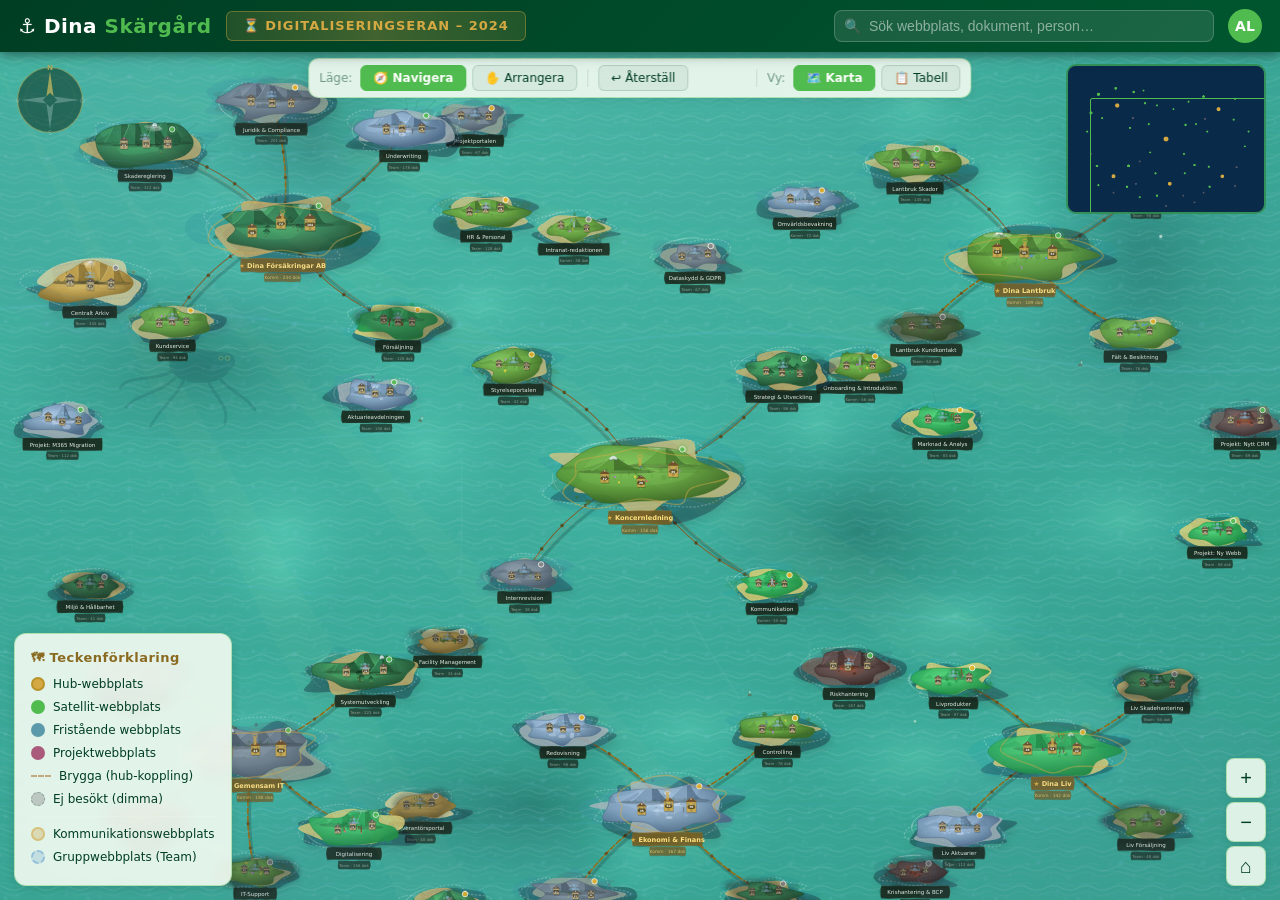
==== commit 290fbdfe: "Add files via upload" ====
--- a/mockup-10-skargard-painted.html
+++ b/mockup-10-skargard-painted.html
@@ -7,7 +7,7 @@
 <link rel="stylesheet" href="mockup-shared.css">
 <style>
 *,*::before,*::after{box-sizing:border-box;margin:0;padding:0}
-:root{--dk:#003e23;--pk:#50bb4e;--pg:#edf6ed;--gold:#d4a843;--ocean1:#071e32;--ocean2:#0c3352;--ocean3:#124d72;--panelw:380px}
+:root{--dk:#003e23;--pk:#50bb4e;--pg:#edf6ed;--gold:#d4a843;--ocean1:#1a7868;--ocean2:#228870;--ocean3:#2a9878;--panelw:380px}
 html,body{width:100%;height:100%;overflow:hidden;font-family:'Segoe UI',system-ui,sans-serif;background:var(--ocean1)}
 #topbar{position:fixed;top:0;left:0;right:0;height:52px;background:linear-gradient(135deg,var(--dk),#00562f);display:flex;align-items:center;padding:0 18px;z-index:900;box-shadow:0 2px 12px rgba(0,0,0,.5);gap:14px}
 #topbar .logo{font-size:20px;font-weight:700;color:#fff;white-space:nowrap;letter-spacing:.5px}
@@ -19,7 +19,7 @@
 #topbar .search-wrap input:focus{background:rgba(255,255,255,.18);border-color:var(--pk)}
 #topbar .search-wrap .search-icon{position:absolute;left:10px;top:50%;transform:translateY(-50%);color:rgba(255,255,255,.5);font-size:14px;pointer-events:none}
 #topbar .user-avatar{width:34px;height:34px;border-radius:50%;background:var(--pk);display:flex;align-items:center;justify-content:center;color:#fff;font-weight:700;font-size:14px;cursor:pointer}
-#map-container{position:fixed;top:52px;left:0;right:0;bottom:0;overflow:hidden;cursor:grab;background:radial-gradient(ellipse at 50% 50%,#164e6a,var(--ocean2) 45%,var(--ocean1) 85%)}
+#map-container{position:fixed;top:52px;left:0;right:0;bottom:0;overflow:hidden;cursor:grab;background:radial-gradient(ellipse at 50% 50%,#3aaa90,#2a8a78 45%,#1a7868 85%)}
 #map-container.grabbing{cursor:grabbing}
 #map-svg{position:absolute;top:0;left:0;width:100%;height:100%;touch-action:none}
 
@@ -28,48 +28,48 @@
 #compass svg{width:100%;height:100%}
 
 /* Minimap */
-#minimap{position:fixed;top:64px;right:14px;width:200px;height:150px;background:rgba(10,42,74,.85);border:2px solid rgba(255,255,255,.2);border-radius:10px;z-index:800;overflow:hidden;cursor:pointer}
+#minimap{position:fixed;top:64px;right:14px;width:200px;height:150px;background:rgba(20,100,80,.75);border:2px solid rgba(80,187,78,.4);border-radius:10px;z-index:800;overflow:hidden;cursor:pointer}
 #minimap canvas{width:100%;height:100%}
 #minimap .viewport-rect{position:absolute;border:1.5px solid var(--pk);pointer-events:none;border-radius:2px}
 
 /* Legend */
-#legend{position:fixed;bottom:14px;left:14px;background:rgba(0,30,15,.88);border:1px solid rgba(255,255,255,.15);border-radius:12px;padding:14px 16px;z-index:800;color:#fff;font-size:12px;min-width:170px;backdrop-filter:blur(6px)}
-#legend h4{font-size:13px;margin-bottom:8px;color:var(--gold);letter-spacing:.5px}
+#legend{position:fixed;bottom:14px;left:14px;background:rgba(240,250,240,.92);border:1px solid rgba(80,187,78,.35);border-radius:12px;padding:14px 16px;z-index:800;color:var(--dk);font-size:12px;min-width:170px;backdrop-filter:blur(6px);box-shadow:0 2px 10px rgba(0,40,20,.12)}
+#legend h4{font-size:13px;margin-bottom:8px;color:#8a6a20;letter-spacing:.5px}
 #legend .leg-item{display:flex;align-items:center;gap:8px;margin-bottom:5px}
 #legend .leg-dot{width:14px;height:14px;border-radius:50%;flex-shrink:0}
 #legend .leg-line{width:20px;height:0;border-top:2.5px dashed rgba(180,140,80,.7);flex-shrink:0}
 
 /* Zoom controls */
 #zoom-ctrl{position:fixed;bottom:14px;right:14px;display:flex;flex-direction:column;gap:4px;z-index:800}
-#zoom-ctrl button{width:40px;height:40px;border:1px solid rgba(255,255,255,.2);background:rgba(0,30,15,.8);color:#fff;font-size:20px;border-radius:8px;cursor:pointer;display:flex;align-items:center;justify-content:center;backdrop-filter:blur(6px);transition:all .15s}
-#zoom-ctrl button:hover{background:rgba(80,187,78,.3);border-color:var(--pk)}
+#zoom-ctrl button{width:40px;height:40px;border:1px solid rgba(80,187,78,.35);background:rgba(240,250,240,.9);color:var(--dk);font-size:20px;border-radius:8px;cursor:pointer;display:flex;align-items:center;justify-content:center;backdrop-filter:blur(6px);transition:all .15s;box-shadow:0 2px 6px rgba(0,40,20,.1)}
+#zoom-ctrl button:hover{background:rgba(80,187,78,.2);border-color:var(--pk)}
 
 /* Detail panel */
-#detail-panel{position:fixed;top:52px;right:0;bottom:0;width:var(--panelw);background:linear-gradient(180deg,rgba(0,40,20,.97),rgba(0,30,15,.97));border-left:2px solid rgba(80,187,78,.25);z-index:850;transform:translateX(100%);transition:transform .35s cubic-bezier(.4,0,.2,1);overflow-y:auto;color:#fff;backdrop-filter:blur(10px)}
+#detail-panel{position:fixed;top:52px;right:0;bottom:0;width:var(--panelw);background:linear-gradient(180deg,#f5faf5 0%,#edf6ed 100%);border-left:2px solid var(--pk);z-index:850;transform:translateX(100%);transition:transform .35s cubic-bezier(.4,0,.2,1);overflow-y:auto;color:var(--dk);backdrop-filter:blur(10px)}
 #detail-panel.open{transform:translateX(0)}
-#detail-panel .dp-close{position:absolute;top:12px;right:14px;width:32px;height:32px;border-radius:50%;border:1px solid rgba(255,255,255,.2);background:transparent;color:#fff;font-size:18px;cursor:pointer;display:flex;align-items:center;justify-content:center}
-#detail-panel .dp-close:hover{background:rgba(255,255,255,.1)}
-#detail-panel .dp-header{padding:24px 20px 16px;border-bottom:1px solid rgba(255,255,255,.1)}
+#detail-panel .dp-close{position:absolute;top:12px;right:14px;width:32px;height:32px;border-radius:50%;border:1px solid rgba(0,62,35,.15);background:transparent;color:var(--dk);font-size:18px;cursor:pointer;display:flex;align-items:center;justify-content:center}
+#detail-panel .dp-close:hover{background:rgba(0,62,35,.08)}
+#detail-panel .dp-header{padding:24px 20px 16px;border-bottom:1px solid rgba(0,62,35,.1)}
 #detail-panel .dp-emoji{font-size:40px;margin-bottom:8px}
 #detail-panel .dp-name{font-size:22px;font-weight:700;margin-bottom:4px}
-#detail-panel .dp-type{font-size:12px;text-transform:uppercase;letter-spacing:1px;color:var(--gold);background:rgba(212,168,67,.15);display:inline-block;padding:2px 10px;border-radius:20px;margin-bottom:4px}
-#detail-panel .dp-terrain{font-size:11px;color:rgba(255,255,255,.5);margin-top:4px}
-#detail-panel .dp-desc{padding:16px 20px;font-size:13px;color:rgba(255,255,255,.7);line-height:1.5;border-bottom:1px solid rgba(255,255,255,.1)}
-#detail-panel .dp-stats{display:grid;grid-template-columns:1fr 1fr 1fr;gap:10px;padding:16px 20px;border-bottom:1px solid rgba(255,255,255,.1)}
+#detail-panel .dp-type{font-size:12px;text-transform:uppercase;letter-spacing:1px;color:#fff;background:var(--pk);display:inline-block;padding:2px 10px;border-radius:20px;margin-bottom:4px}
+#detail-panel .dp-terrain{font-size:11px;color:#5a7a5a;margin-top:4px}
+#detail-panel .dp-desc{padding:16px 20px;font-size:13px;color:#3a5a3a;line-height:1.5;border-bottom:1px solid rgba(0,62,35,.1)}
+#detail-panel .dp-stats{display:grid;grid-template-columns:1fr 1fr 1fr;gap:10px;padding:16px 20px;border-bottom:1px solid rgba(0,62,35,.1)}
 #detail-panel .dp-stat{text-align:center}
-#detail-panel .dp-stat .val{font-size:22px;font-weight:700;color:var(--pk)}
-#detail-panel .dp-stat .lbl{font-size:11px;color:rgba(255,255,255,.5);margin-top:2px}
-#detail-panel .dp-libs{padding:16px 20px;border-bottom:1px solid rgba(255,255,255,.1)}
-#detail-panel .dp-libs h4{font-size:13px;margin-bottom:10px;color:var(--gold)}
+#detail-panel .dp-stat .val{font-size:22px;font-weight:700;color:var(--dk)}
+#detail-panel .dp-stat .lbl{font-size:11px;color:#5a7a5a;margin-top:2px}
+#detail-panel .dp-libs{padding:16px 20px;border-bottom:1px solid rgba(0,62,35,.1)}
+#detail-panel .dp-libs h4{font-size:13px;margin-bottom:10px;color:var(--dk)}
 #detail-panel .dp-lib{display:flex;align-items:center;gap:8px;padding:6px 0;font-size:13px}
-#detail-panel .dp-lib .lib-icon{width:28px;height:28px;border-radius:6px;background:rgba(80,187,78,.15);display:flex;align-items:center;justify-content:center;font-size:14px;flex-shrink:0}
-#detail-panel .dp-lib .lib-count{margin-left:auto;color:rgba(255,255,255,.4);font-size:12px}
+#detail-panel .dp-lib .lib-icon{width:28px;height:28px;border-radius:6px;background:rgba(80,187,78,.12);display:flex;align-items:center;justify-content:center;font-size:14px;flex-shrink:0}
+#detail-panel .dp-lib .lib-count{margin-left:auto;color:#5a7a5a;font-size:12px}
 #detail-panel .dp-actions{padding:16px 20px;display:flex;flex-direction:column;gap:8px}
 #detail-panel .dp-actions button{padding:10px 16px;border-radius:8px;border:none;font-size:13px;font-weight:600;cursor:pointer;transition:all .15s;display:flex;align-items:center;gap:8px;justify-content:center}
 #detail-panel .dp-actions .btn-primary{background:var(--pk);color:#fff}
 #detail-panel .dp-actions .btn-primary:hover{background:#45a843}
-#detail-panel .dp-actions .btn-secondary{background:rgba(255,255,255,.1);color:#fff;border:1px solid rgba(255,255,255,.15)}
-#detail-panel .dp-actions .btn-secondary:hover{background:rgba(255,255,255,.18)}
+#detail-panel .dp-actions .btn-secondary{background:#fff;color:var(--dk);border:1px solid rgba(0,62,35,.2)}
+#detail-panel .dp-actions .btn-secondary:hover{background:rgba(0,62,35,.05)}
 
 /* Ship */
 #ship{position:fixed;width:32px;height:32px;z-index:700;pointer-events:none;opacity:0;transition:opacity .3s}
@@ -77,7 +77,7 @@
 #ship svg{width:100%;height:100%}
 
 /* Toast */
-#toast{position:fixed;bottom:80px;left:50%;transform:translateX(-50%) translateY(30px);background:rgba(0,40,20,.95);color:#fff;padding:10px 22px;border-radius:10px;font-size:13px;opacity:0;pointer-events:none;z-index:999;border:1px solid var(--pk);transition:all .3s;white-space:nowrap}
+#toast{position:fixed;bottom:80px;left:50%;transform:translateX(-50%) translateY(30px);background:rgba(255,255,255,.95);color:var(--dk);padding:10px 22px;border-radius:10px;font-size:13px;opacity:0;pointer-events:none;z-index:999;border:1px solid var(--pk);transition:all .3s;white-space:nowrap;box-shadow:0 2px 12px rgba(0,40,20,.15)}
 #toast.show{opacity:1;transform:translateX(-50%) translateY(0)}
 
 /* Wave animation for water texture */
@@ -88,12 +88,12 @@
 @keyframes pulse{0%,100%{r:4;opacity:1}50%{r:7;opacity:.6}}
 
 /* ── Toolbar (edit mode / layout) ── */
-#toolbar{position:fixed;top:58px;left:50%;transform:translateX(-50%);z-index:810;display:flex;gap:6px;padding:6px 10px;background:rgba(0,30,15,.9);border:1px solid rgba(255,255,255,.15);border-radius:10px;backdrop-filter:blur(8px);font-size:12px;color:#fff;align-items:center;transition:all .3s}
-#toolbar .tb-label{color:rgba(255,255,255,.5);margin-right:2px;white-space:nowrap}
-#toolbar button{padding:5px 12px;border-radius:6px;border:1px solid rgba(255,255,255,.2);background:rgba(255,255,255,.08);color:#fff;font-size:12px;cursor:pointer;transition:all .15s;white-space:nowrap;font-family:inherit}
-#toolbar button:hover{background:rgba(255,255,255,.18)}
-#toolbar button.active{background:var(--pk);color:#003e23;border-color:var(--pk);font-weight:600}
-#toolbar .tb-sep{width:1px;height:18px;background:rgba(255,255,255,.15);margin:0 4px}
+#toolbar{position:fixed;top:58px;left:50%;transform:translateX(-50%);z-index:810;display:flex;gap:6px;padding:6px 10px;background:rgba(240,250,240,.92);border:1px solid rgba(80,187,78,.35);border-radius:10px;backdrop-filter:blur(8px);font-size:12px;color:var(--dk);align-items:center;transition:all .3s;box-shadow:0 2px 10px rgba(0,40,20,.1)}
+#toolbar .tb-label{color:rgba(0,62,35,.5);margin-right:2px;white-space:nowrap}
+#toolbar button{padding:5px 12px;border-radius:6px;border:1px solid rgba(0,62,35,.15);background:rgba(0,62,35,.06);color:var(--dk);font-size:12px;cursor:pointer;transition:all .15s;white-space:nowrap;font-family:inherit}
+#toolbar button:hover{background:rgba(80,187,78,.15)}
+#toolbar button.active{background:var(--pk);color:#fff;border-color:var(--pk);font-weight:600}
+#toolbar .tb-sep{width:1px;height:18px;background:rgba(0,62,35,.12);margin:0 4px}
 #toolbar .save-indicator{font-size:11px;color:var(--pk);opacity:0;transition:opacity .3s;white-space:nowrap}
 #toolbar .save-indicator.show{opacity:1}
 
@@ -109,6 +109,37 @@
 /* ── Label hover effect ── */
 .island-label{transition:transform 0.2s ease}
 .island-group:hover .island-label{transform:scale(1.08)}
+
+/* ── Table view (light green/white theme matching Dina brand) ── */
+#table-view{position:fixed;top:52px;left:0;right:0;bottom:0;background:var(--pg);z-index:790;display:none;overflow:auto;padding:20px 28px}
+#table-view.active{display:block}
+body.view-table #map-container,body.view-table #compass,body.view-table #minimap,body.view-table #legend,body.view-table #zoom-ctrl,body.view-table #ship{display:none}
+#table-view .table-header{display:flex;align-items:center;justify-content:space-between;margin-bottom:16px}
+#table-view .table-header h2{color:var(--dk);font-size:20px;font-weight:700}
+#table-view .table-header h2 span{color:var(--pk)}
+#table-view .table-header .table-count{color:#5a7a5a;font-size:13px}
+#table-view table{width:100%;border-collapse:collapse;font-size:13px;background:#fff;border-radius:12px;overflow:hidden;box-shadow:0 2px 12px rgba(0,40,20,.08)}
+#table-view thead th{position:sticky;top:0;background:var(--dk);color:#fff;font-weight:600;font-size:12px;text-transform:uppercase;letter-spacing:.5px;padding:11px 12px;text-align:left;border-bottom:2px solid var(--pk);cursor:pointer;user-select:none;white-space:nowrap;transition:background .15s}
+#table-view thead th:hover{background:#00562f}
+#table-view thead th .sort-arrow{display:inline-block;margin-left:4px;font-size:10px;opacity:.5;transition:opacity .15s}
+#table-view thead th.sorted .sort-arrow{opacity:1;color:var(--pk)}
+#table-view tbody tr{border-bottom:1px solid #e0ece0;transition:background .12s;cursor:pointer}
+#table-view tbody tr:hover{background:rgba(80,187,78,.08)}
+#table-view tbody tr:nth-child(even){background:#f5faf5}
+#table-view tbody tr:nth-child(even):hover{background:rgba(80,187,78,.12)}
+#table-view tbody td{padding:9px 12px;color:#1a3a1a;vertical-align:middle}
+#table-view tbody td.name-cell{font-weight:600;white-space:nowrap;color:var(--dk)}
+#table-view .type-badge{display:inline-block;padding:2px 8px;border-radius:10px;font-size:11px;font-weight:600;letter-spacing:.3px}
+#table-view .type-badge.hub{background:rgba(212,168,67,.15);color:#8a6a20;border:1px solid rgba(212,168,67,.3)}
+#table-view .type-badge.satellite{background:rgba(80,187,78,.12);color:#2a7a2a;border:1px solid rgba(80,187,78,.25)}
+#table-view .type-badge.dept{background:rgba(60,130,160,.1);color:#2a6a80;border:1px solid rgba(60,130,160,.2)}
+#table-view .type-badge.project{background:rgba(160,70,110,.1);color:#8a3a5a;border:1px solid rgba(160,70,110,.2)}
+#table-view .terrain-dot{display:inline-block;width:10px;height:10px;border-radius:50%;margin-right:6px;vertical-align:middle}
+#table-view .activity-dot{display:inline-block;width:8px;height:8px;border-radius:50%;margin-right:6px;vertical-align:middle}
+#table-view .libs-list{font-size:11px;color:#5a7a5a;max-width:280px;overflow:hidden;text-overflow:ellipsis;white-space:nowrap}
+#table-view .visited-badge{font-size:11px;padding:2px 7px;border-radius:8px}
+#table-view .visited-badge.yes{background:rgba(80,187,78,.15);color:#2a7a2a}
+#table-view .visited-badge.no{background:rgba(0,0,0,.04);color:#8a8a8a}
 </style>
 </head>
 <body>
@@ -169,7 +200,10 @@
   <div class="leg-item"><div class="leg-dot" style="background:#5a9aaa"></div> Frist&aring;ende webbplats</div>
   <div class="leg-item"><div class="leg-dot" style="background:#aa5a7a"></div> Projektwebbplats</div>
   <div class="leg-item"><div class="leg-line"></div> Brygga (hub-koppling)</div>
-  <div class="leg-item"><div class="leg-dot" style="background:rgba(100,100,100,.5);border:1px dashed rgba(255,255,255,.3)"></div> Ej bes&ouml;kt (dimma)</div>
+  <div class="leg-item"><div class="leg-dot" style="background:rgba(100,100,100,.3);border:1px dashed rgba(0,62,35,.3)"></div> Ej bes&ouml;kt (dimma)</div>
+  <hr style="border:0;border-top:1px solid rgba(255,255,255,.1);margin:8px 0">
+  <div class="leg-item"><div class="leg-dot" style="background:rgba(200,160,60,.3);border:2px solid rgba(212,168,67,.5)"></div> Kommunikationswebbplats</div>
+  <div class="leg-item"><div class="leg-dot" style="background:rgba(80,140,200,.2);border:2px dashed rgba(100,160,210,.5)"></div> Gruppwebbplats (Team)</div>
 </div>
 
 <!-- Zoom controls -->
@@ -187,6 +221,10 @@
   <div class="tb-sep"></div>
   <button id="btnResetLayout" title="Återställ alla öar till originalposition">↩ Återställ</button>
   <span class="save-indicator" id="saveIndicator">✓ Sparad</span>
+  <div class="tb-sep"></div>
+  <span class="tb-label">Vy:</span>
+  <button id="btnMapView" class="active" title="Kartvy">🗺️ Karta</button>
+  <button id="btnTableView" title="Tabellvy">📋 Tabell</button>
 </div>
 
 <!-- Detail panel -->
@@ -212,6 +250,18 @@
   </div>
 </div>
 
+<!-- Table view -->
+<div id="table-view">
+  <div class="table-header">
+    <h2>&#128506; Alla <span>webbplatser</span></h2>
+    <span class="table-count" id="table-count"></span>
+  </div>
+  <table id="sites-table">
+    <thead><tr id="table-head"></tr></thead>
+    <tbody id="table-body"></tbody>
+  </table>
+</div>
+
 <!-- Toast -->
 <div id="toast"></div>
 
@@ -228,6 +278,16 @@
   marsh:    {base:'#4a6a3a', light:'#6a8a5a', deep:'#2a4a20', beach:'#7a8868', water:'#2a7868'}
 };
 const TERRAIN_NAMES = {forest:'Skogsmark',meadow:'\u00c4ngsmark',snow:'Sn\u00f6landskap',desert:'\u00d6kenmark',volcanic:'Vulkaniskt',tropical:'Tropiskt',rocky:'Klippmark',marsh:'Myrmark'};
+
+// SharePoint site template classification
+// Communication Sites: hubs, broadcasting/publishing portals, intranets
+// Team Sites: collaborative workspaces, departments, projects
+const COMM_SITES = new Set([
+  'koncern','dinab','lantbruk','liv','gemit','ekofin', // all hubs
+  'komm','intranat','utbild','intro','forskning'       // publishing/broadcast sites
+]);
+function siteTemplate(isl) { return COMM_SITES.has(isl.id) ? 'comm' : 'team'; }
+const SITE_LABELS = {comm:'Kommunikationswebbplats', team:'Gruppwebbplats'};
 
 const islands = [
   // === HUBS (6) ===
@@ -513,32 +573,32 @@
 
   // Ocean radial gradient — warmer center, dark edges
   const og = svgEl('radialGradient', {id:'oceanGrad', cx:'45%', cy:'40%', r:'70%'});
-  og.appendChild(svgEl('stop', {offset:'0%', 'stop-color':'#1a6888'}));
-  og.appendChild(svgEl('stop', {offset:'20%', 'stop-color':'#155e7e'}));
-  og.appendChild(svgEl('stop', {offset:'50%', 'stop-color':'#0e4a68'}));
-  og.appendChild(svgEl('stop', {offset:'80%', 'stop-color':'#083656'}));
-  og.appendChild(svgEl('stop', {offset:'100%', 'stop-color':'#041e38'}));
+  og.appendChild(svgEl('stop', {offset:'0%', 'stop-color':'#48b8a8'}));
+  og.appendChild(svgEl('stop', {offset:'20%', 'stop-color':'#38a898'}));
+  og.appendChild(svgEl('stop', {offset:'50%', 'stop-color':'#2a9080'}));
+  og.appendChild(svgEl('stop', {offset:'80%', 'stop-color':'#1e7a6a'}));
+  og.appendChild(svgEl('stop', {offset:'100%', 'stop-color':'#146858'}));
   defs.appendChild(og);
 
   // Deep trench gradient (dark zones) — very noticeable
   const tg = svgEl('radialGradient', {id:'trenchGrad', cx:'50%', cy:'50%', r:'50%'});
-  tg.appendChild(svgEl('stop', {offset:'0%', 'stop-color':'#021220', 'stop-opacity':'0.8'}));
-  tg.appendChild(svgEl('stop', {offset:'50%', 'stop-color':'#031828', 'stop-opacity':'0.4'}));
-  tg.appendChild(svgEl('stop', {offset:'100%', 'stop-color':'#041e30', 'stop-opacity':'0'}));
+  tg.appendChild(svgEl('stop', {offset:'0%', 'stop-color':'#0a4040', 'stop-opacity':'0.35'}));
+  tg.appendChild(svgEl('stop', {offset:'50%', 'stop-color':'#0e4848', 'stop-opacity':'0.15'}));
+  tg.appendChild(svgEl('stop', {offset:'100%', 'stop-color':'#125050', 'stop-opacity':'0'}));
   defs.appendChild(tg);
 
   // Shallow warm gradient (lighter zones between islands) — prominent
   const sg = svgEl('radialGradient', {id:'shallowGrad', cx:'50%', cy:'50%', r:'50%'});
-  sg.appendChild(svgEl('stop', {offset:'0%', 'stop-color':'#20a8b8', 'stop-opacity':'0.55'}));
-  sg.appendChild(svgEl('stop', {offset:'40%', 'stop-color':'#1a98a8', 'stop-opacity':'0.3'}));
-  sg.appendChild(svgEl('stop', {offset:'100%', 'stop-color':'#18889a', 'stop-opacity':'0'}));
+  sg.appendChild(svgEl('stop', {offset:'0%', 'stop-color':'#60d8c8', 'stop-opacity':'0.5'}));
+  sg.appendChild(svgEl('stop', {offset:'40%', 'stop-color':'#48c8b8', 'stop-opacity':'0.25'}));
+  sg.appendChild(svgEl('stop', {offset:'100%', 'stop-color':'#38b8a8', 'stop-opacity':'0'}));
   defs.appendChild(sg);
 
   // Turquoise warm spot gradient — clearly visible
   const tsg = svgEl('radialGradient', {id:'warmSpotGrad', cx:'50%', cy:'50%', r:'50%'});
-  tsg.appendChild(svgEl('stop', {offset:'0%', 'stop-color':'#28c0b8', 'stop-opacity':'0.4'}));
-  tsg.appendChild(svgEl('stop', {offset:'50%', 'stop-color':'#20a8a0', 'stop-opacity':'0.18'}));
-  tsg.appendChild(svgEl('stop', {offset:'100%', 'stop-color':'#18988a', 'stop-opacity':'0'}));
+  tsg.appendChild(svgEl('stop', {offset:'0%', 'stop-color':'#68e0c8', 'stop-opacity':'0.35'}));
+  tsg.appendChild(svgEl('stop', {offset:'50%', 'stop-color':'#50c8b8', 'stop-opacity':'0.18'}));
+  tsg.appendChild(svgEl('stop', {offset:'100%', 'stop-color':'#40b8a8', 'stop-opacity':'0'}));
   defs.appendChild(tsg);
 
   // Caustic light pattern — brighter and more visible
@@ -571,9 +631,9 @@
 
   // Wave pattern — two layers with animated drift
   const wp = svgEl('pattern', {id:'wavePattern', width:'120', height:'35', patternUnits:'userSpaceOnUse'});
-  wp.appendChild(svgEl('path', {d:'M0 14 Q15 6 30 14 Q45 22 60 14 Q75 6 90 14 Q105 22 120 14', fill:'none', stroke:'rgba(140,220,255,0.12)', 'stroke-width':'1.2'}));
-  wp.appendChild(svgEl('path', {d:'M0 24 Q15 16 30 24 Q45 32 60 24 Q75 16 90 24 Q105 32 120 24', fill:'none', stroke:'rgba(110,200,245,0.08)', 'stroke-width':'0.9'}));
-  wp.appendChild(svgEl('path', {d:'M10 8 Q25 2 40 8 Q55 14 70 8 Q85 2 100 8', fill:'none', stroke:'rgba(160,230,255,0.09)', 'stroke-width':'0.7'}));
+  wp.appendChild(svgEl('path', {d:'M0 14 Q15 6 30 14 Q45 22 60 14 Q75 6 90 14 Q105 22 120 14', fill:'none', stroke:'rgba(255,255,255,0.18)', 'stroke-width':'1.2'}));
+  wp.appendChild(svgEl('path', {d:'M0 24 Q15 16 30 24 Q45 32 60 24 Q75 16 90 24 Q105 32 120 24', fill:'none', stroke:'rgba(255,255,255,0.12)', 'stroke-width':'0.9'}));
+  wp.appendChild(svgEl('path', {d:'M10 8 Q25 2 40 8 Q55 14 70 8 Q85 2 100 8', fill:'none', stroke:'rgba(255,255,255,0.14)', 'stroke-width':'0.7'}));
   // Animate pattern tile offset for wave drift
   const waveAnim = svgEl('animateTransform', {attributeName:'patternTransform', type:'translate', from:'0 0', to:'120 0', dur:'20s', repeatCount:'indefinite'});
   wp.appendChild(waveAnim);
@@ -642,9 +702,9 @@
   // --- Atmosphere gradients ---
   const vignetteGrad = svgEl('radialGradient', {id:'vignetteGrad', cx:'50%', cy:'45%', r:'70%'});
   vignetteGrad.appendChild(svgEl('stop', {offset:'0%', 'stop-color':'rgba(4,15,30,0)', 'stop-opacity':'0'}));
-  vignetteGrad.appendChild(svgEl('stop', {offset:'60%', 'stop-color':'rgba(4,15,30,0.05)', 'stop-opacity':'0.05'}));
-  vignetteGrad.appendChild(svgEl('stop', {offset:'85%', 'stop-color':'rgba(4,15,30,0.25)', 'stop-opacity':'0.25'}));
-  vignetteGrad.appendChild(svgEl('stop', {offset:'100%', 'stop-color':'rgba(4,15,30,0.6)', 'stop-opacity':'0.6'}));
+  vignetteGrad.appendChild(svgEl('stop', {offset:'60%', 'stop-color':'rgba(4,15,30,0.02)', 'stop-opacity':'0.02'}));
+  vignetteGrad.appendChild(svgEl('stop', {offset:'85%', 'stop-color':'rgba(4,15,30,0.1)', 'stop-opacity':'0.1'}));
+  vignetteGrad.appendChild(svgEl('stop', {offset:'100%', 'stop-color':'rgba(4,15,30,0.25)', 'stop-opacity':'0.25'}));
   defs.appendChild(vignetteGrad);
 
   return defs;
@@ -960,19 +1020,29 @@
         const h = 8 + rng() * 10;
         const w = 4 + rng() * 4;
         const rot = (rng() - 0.5) * 10;
+        // Wrap tree in group; animate every 3rd tree for performance
+        const doSway = (i % 3 === 0);
+        const swayDeg = doSway ? (0.8 + rng() * 1.2).toFixed(1) : 0;
+        const swayDur = doSway ? (4 + rng() * 3).toFixed(1) + 's' : '0s';
+        const swayDelay = doSway ? (rng() * 4).toFixed(1) + 's' : '0s';
+        const treeG = doSway ? svgEl('g') : g; // only wrap animated trees
         // Deciduous tree (2-3 per island)
         if (i < 3 && rng() > 0.55) {
-          g.appendChild(svgEl('ellipse', { cx: String(tx), cy: String(ty + 2), rx: String(w * 0.8), ry: String(w * 0.25), fill: '#000', opacity: '0.12' }));
-          g.appendChild(svgEl('line', { x1: String(tx), y1: String(ty), x2: String(tx), y2: String(ty - h * 0.4), stroke: '#5a3a18', 'stroke-width': '2', 'stroke-linecap': 'round', transform: 'rotate(' + rot + ' ' + tx + ' ' + ty + ')' }));
+          treeG.appendChild(svgEl('ellipse', { cx: String(tx), cy: String(ty + 2), rx: String(w * 0.8), ry: String(w * 0.25), fill: '#000', opacity: '0.12' }));
+          treeG.appendChild(svgEl('line', { x1: String(tx), y1: String(ty), x2: String(tx), y2: String(ty - h * 0.4), stroke: '#5a3a18', 'stroke-width': '2', 'stroke-linecap': 'round', transform: 'rotate(' + rot + ' ' + tx + ' ' + ty + ')' }));
           const canR = w * 0.9 + rng() * 2;
           const canY = ty - h * 0.55;
-          g.appendChild(svgEl('circle', { cx: String(tx), cy: String(canY), r: String(canR), fill: tc.base, opacity: '0.8', transform: 'rotate(' + rot + ' ' + tx + ' ' + ty + ')' }));
-          g.appendChild(svgEl('path', { d: 'M' + (tx - canR) + ',' + canY + ' A' + canR + ',' + canR + ' 0 0,0 ' + (tx + canR) + ',' + canY + ' Z', fill: tc.deep, opacity: '0.4', transform: 'rotate(' + rot + ' ' + tx + ' ' + ty + ')' }));
+          treeG.appendChild(svgEl('circle', { cx: String(tx), cy: String(canY), r: String(canR), fill: tc.base, opacity: '0.8', transform: 'rotate(' + rot + ' ' + tx + ' ' + ty + ')' }));
+          treeG.appendChild(svgEl('path', { d: 'M' + (tx - canR) + ',' + canY + ' A' + canR + ',' + canR + ' 0 0,0 ' + (tx + canR) + ',' + canY + ' Z', fill: tc.deep, opacity: '0.4', transform: 'rotate(' + rot + ' ' + tx + ' ' + ty + ')' }));
+          if (doSway) {
+            treeG.appendChild(svgEl('animateTransform', { attributeName:'transform', type:'rotate', values: '-'+swayDeg+' '+tx+' '+ty+';'+swayDeg+' '+tx+' '+ty+';-'+swayDeg+' '+tx+' '+ty, dur:swayDur, begin:swayDelay, repeatCount:'indefinite' }));
+            g.appendChild(treeG);
+          }
           continue;
         }
         // Conifer shadow + trunk
-        g.appendChild(svgEl('ellipse', { cx: String(tx), cy: String(ty + 2), rx: String(w * 0.7), ry: String(w * 0.2), fill: '#000', opacity: '0.15' }));
-        g.appendChild(svgEl('line', { x1: String(tx), y1: String(ty), x2: String(tx), y2: String(ty + h * 0.3), stroke: '#5a3a18', 'stroke-width': '1.5', 'stroke-linecap': 'round', transform: 'rotate(' + rot + ' ' + tx + ' ' + ty + ')' }));
+        treeG.appendChild(svgEl('ellipse', { cx: String(tx), cy: String(ty + 2), rx: String(w * 0.7), ry: String(w * 0.2), fill: '#000', opacity: '0.15' }));
+        treeG.appendChild(svgEl('line', { x1: String(tx), y1: String(ty), x2: String(tx), y2: String(ty + h * 0.3), stroke: '#5a3a18', 'stroke-width': '1.5', 'stroke-linecap': 'round', transform: 'rotate(' + rot + ' ' + tx + ' ' + ty + ')' }));
         // Conifer layers with bezier curves
         const shades = [tc.deep, tc.base, tc.light];
         for (let layer = 0; layer < 3; layer++) {
@@ -981,10 +1051,14 @@
           const ly = ty - h * 0.15 + layer * h * 0.18;
           const peakY = ly - lh;
           const curveOut = lw * 0.35;
-          g.appendChild(svgEl('path', {
+          treeG.appendChild(svgEl('path', {
             d: 'M' + tx + ',' + peakY + ' C' + (tx + curveOut * 0.3) + ',' + (peakY + lh * 0.3) + ' ' + (tx + lw + curveOut * 0.15) + ',' + (ly - lh * 0.15) + ' ' + (tx + lw) + ',' + ly + ' L' + (tx - lw) + ',' + ly + ' C' + (tx - lw - curveOut * 0.15) + ',' + (ly - lh * 0.15) + ' ' + (tx - curveOut * 0.3) + ',' + (peakY + lh * 0.3) + ' ' + tx + ',' + peakY + ' Z',
             fill: shades[layer], opacity: String(0.85 - layer * 0.08), transform: 'rotate(' + rot + ' ' + tx + ' ' + ty + ')'
           }));
+        }
+        if (doSway) {
+          treeG.appendChild(svgEl('animateTransform', { attributeName:'transform', type:'rotate', values: '-'+swayDeg+' '+tx+' '+ty+';'+swayDeg+' '+tx+' '+ty+';-'+swayDeg+' '+tx+' '+ty, dur:swayDur, begin:swayDelay, repeatCount:'indefinite' }));
+          g.appendChild(treeG);
         }
       }
       break;
@@ -1007,8 +1081,14 @@
         const ty = Math.sin(angle) * innerRy * dist - ry * 0.1;
         const h = 12 + rng() * 10;
         const curve = (rng() - 0.5) * 8;
-        g.appendChild(svgEl('path', { d: 'M' + tx + ',' + ty + ' Q' + (tx + curve) + ',' + (ty - h * 0.5) + ' ' + (tx + curve * 0.5) + ',' + (ty - h), fill: 'none', stroke: '#7a5a2a', 'stroke-width': '2.5', 'stroke-linecap': 'round' }));
-        g.appendChild(svgEl('path', { d: 'M' + tx + ',' + ty + ' Q' + (tx + curve) + ',' + (ty - h * 0.5) + ' ' + (tx + curve * 0.5) + ',' + (ty - h), fill: 'none', stroke: '#5a3a1a', 'stroke-width': '0.5', opacity: '0.3' }));
+        // Only animate every 3rd palm for performance
+        const doSway = (i % 3 === 0);
+        const swayDeg = doSway ? (1 + rng() * 1.5).toFixed(1) : 0;
+        const swayDur = doSway ? (3.5 + rng() * 3).toFixed(1) + 's' : '0s';
+        const swayDelay = doSway ? (rng() * 4).toFixed(1) + 's' : '0s';
+        const palmG = doSway ? svgEl('g') : g;
+        palmG.appendChild(svgEl('path', { d: 'M' + tx + ',' + ty + ' Q' + (tx + curve) + ',' + (ty - h * 0.5) + ' ' + (tx + curve * 0.5) + ',' + (ty - h), fill: 'none', stroke: '#7a5a2a', 'stroke-width': '2.5', 'stroke-linecap': 'round' }));
+        palmG.appendChild(svgEl('path', { d: 'M' + tx + ',' + ty + ' Q' + (tx + curve) + ',' + (ty - h * 0.5) + ' ' + (tx + curve * 0.5) + ',' + (ty - h), fill: 'none', stroke: '#5a3a1a', 'stroke-width': '0.5', opacity: '0.3' }));
         const topX = tx + curve * 0.5;
         const topY = ty - h;
         const frondCount = 7 + Math.floor(rng() * 2);
@@ -1020,18 +1100,22 @@
           const fy = topY + Math.sin(fa) * fl * 0.6 + droopY;
           const midX = (topX + fx) / 2 + (rng() - 0.5) * 3;
           const midY = (topY + fy) / 2 - 2;
-          g.appendChild(svgEl('path', { d: 'M' + topX + ',' + topY + ' Q' + midX + ',' + midY + ' ' + fx + ',' + fy, fill: 'none', stroke: tc.base, 'stroke-width': '3', 'stroke-linecap': 'round', opacity: '0.75' }));
-          g.appendChild(svgEl('path', { d: 'M' + topX + ',' + topY + ' Q' + midX + ',' + midY + ' ' + fx + ',' + fy, fill: 'none', stroke: tc.deep, 'stroke-width': '0.7', 'stroke-linecap': 'round', opacity: '0.5' }));
+          palmG.appendChild(svgEl('path', { d: 'M' + topX + ',' + topY + ' Q' + midX + ',' + midY + ' ' + fx + ',' + fy, fill: 'none', stroke: tc.base, 'stroke-width': '3', 'stroke-linecap': 'round', opacity: '0.75' }));
+          palmG.appendChild(svgEl('path', { d: 'M' + topX + ',' + topY + ' Q' + midX + ',' + midY + ' ' + fx + ',' + fy, fill: 'none', stroke: tc.deep, 'stroke-width': '0.7', 'stroke-linecap': 'round', opacity: '0.5' }));
         }
         if (rng() > 0.5) {
-          g.appendChild(svgEl('circle', {cx: String(topX + 1), cy: String(topY + 2), r: '1.5', fill: '#8a6a28'}));
-          g.appendChild(svgEl('circle', {cx: String(topX - 1.5), cy: String(topY + 3), r: '1.2', fill: '#7a5a20'}));
+          palmG.appendChild(svgEl('circle', {cx: String(topX + 1), cy: String(topY + 2), r: '1.5', fill: '#8a6a28'}));
+          palmG.appendChild(svgEl('circle', {cx: String(topX - 1.5), cy: String(topY + 3), r: '1.2', fill: '#7a5a20'}));
         }
         if (rng() > 0.4) {
           const flowerColors = ['#ff6088', '#ffcc44', '#ff80c0', '#cc44ff'];
           for (let fl = 0; fl < 2 + Math.floor(rng() * 2); fl++) {
-            g.appendChild(svgEl('circle', { cx: String(tx + (rng() - 0.5) * 5), cy: String(ty + rng() * 2), r: String(0.8 + rng() * 0.8), fill: flowerColors[Math.floor(rng() * flowerColors.length)], opacity: '0.7' }));
+            palmG.appendChild(svgEl('circle', { cx: String(tx + (rng() - 0.5) * 5), cy: String(ty + rng() * 2), r: String(0.8 + rng() * 0.8), fill: flowerColors[Math.floor(rng() * flowerColors.length)], opacity: '0.7' }));
           }
+        }
+        if (doSway) {
+          palmG.appendChild(svgEl('animateTransform', { attributeName:'transform', type:'rotate', values: '-'+swayDeg+' '+tx+' '+ty+';'+swayDeg+' '+tx+' '+ty+';-'+swayDeg+' '+tx+' '+ty, dur:swayDur, begin:swayDelay, repeatCount:'indefinite' }));
+          g.appendChild(palmG);
         }
       }
       break;
@@ -1583,13 +1667,169 @@
   drawMountains(mtG, isl, tc, mtRng);
   g.appendChild(mtG);
 
-  // === Layer 9: Emoji landmark ===
-  g.appendChild(svgEl('text', {
-    x: '0', y: String(-ry * 0.05),
-    'text-anchor': 'middle', 'dominant-baseline': 'central',
-    'font-size': String(isHub ? 28 : 20),
-    style: 'pointer-events:none'
-  }, isl.emoji));
+  // === Layer 8b: Library buildings ===
+  const libRng = lcg(seed + 750);
+  const numLibs = isl.libs.length;
+  const libScale = isHub ? 1.2 : 0.85;
+  const libSpread = rx * 0.55; // horizontal spread
+  const libBaseY = ry * 0.12; // vertical center for buildings (lower half)
+  isl.libs.forEach((lib, li) => {
+    // Position: evenly distributed horizontally, slight random offset
+    const libFrac = numLibs === 1 ? 0 : (li / (numLibs - 1)) - 0.5; // -0.5 to 0.5
+    const bx = libFrac * libSpread * 1.6 + (libRng() - 0.5) * 6;
+    const by = libBaseY + (libRng() - 0.5) * ry * 0.25;
+
+    const bW = (10 + Math.min(lib.c, 100) * 0.06) * libScale; // wider for more docs
+    const bH = (10 + Math.min(lib.c, 100) * 0.08) * libScale; // taller for more docs
+    const roofH = bH * 0.45;
+
+    const bldgG = svgEl('g', {
+      transform: 'translate(' + bx.toFixed(1) + ',' + by.toFixed(1) + ')'
+    });
+    // Tooltip with library name and doc count
+    bldgG.appendChild(svgEl('title', {}, lib.n + ' (' + lib.c + ' dok)'));
+
+    // Building shadow
+    bldgG.appendChild(svgEl('rect', {
+      x: String((-bW / 2 + 1).toFixed(1)), y: String((-bH + 2).toFixed(1)),
+      width: String(bW.toFixed(1)), height: String(bH.toFixed(1)),
+      rx: '1', fill: 'rgba(0,0,0,0.2)'
+    }));
+
+    // Building body
+    const wallColor = isHub ? '#c8a850' : '#b8a878';
+    const wallDark = isHub ? '#8a7030' : '#7a6a50';
+    bldgG.appendChild(svgEl('rect', {
+      x: String((-bW / 2).toFixed(1)), y: String((-bH).toFixed(1)),
+      width: String(bW.toFixed(1)), height: String(bH.toFixed(1)),
+      rx: '1', fill: wallColor, stroke: wallDark, 'stroke-width': '0.5'
+    }));
+
+    // Window / door detail (small dark rect)
+    const doorW = bW * 0.25;
+    const doorH = bH * 0.35;
+    bldgG.appendChild(svgEl('rect', {
+      x: String((-doorW / 2).toFixed(1)), y: String((-doorH - 1).toFixed(1)),
+      width: String(doorW.toFixed(1)), height: String(doorH.toFixed(1)),
+      rx: '0.5', fill: wallDark, opacity: '0.5'
+    }));
+
+    // Windows (one on each side of door for wider buildings)
+    if (bW > 10) {
+      const winS = 2 * libScale;
+      bldgG.appendChild(svgEl('rect', {
+        x: String((-bW / 2 + 2).toFixed(1)), y: String((-bH + 3).toFixed(1)),
+        width: String(winS.toFixed(1)), height: String(winS.toFixed(1)),
+        fill: '#5a8aa8', stroke: wallDark, 'stroke-width': '0.3', opacity: '0.8'
+      }));
+      bldgG.appendChild(svgEl('rect', {
+        x: String((bW / 2 - 2 - winS).toFixed(1)), y: String((-bH + 3).toFixed(1)),
+        width: String(winS.toFixed(1)), height: String(winS.toFixed(1)),
+        fill: '#5a8aa8', stroke: wallDark, 'stroke-width': '0.3', opacity: '0.8'
+      }));
+    }
+
+    // Roof (triangle)
+    const roofColor = isHub ? '#6a4a28' : '#5a5048';
+    const roofLeft = -bW / 2 - 2;
+    const roofRight = bW / 2 + 2;
+    const roofTop = -bH - roofH;
+    bldgG.appendChild(svgEl('path', {
+      d: 'M' + roofLeft.toFixed(1) + ',' + (-bH).toFixed(1) +
+         ' L0,' + roofTop.toFixed(1) +
+         ' L' + roofRight.toFixed(1) + ',' + (-bH).toFixed(1) + ' Z',
+      fill: roofColor, stroke: wallDark, 'stroke-width': '0.4'
+    }));
+
+    // Library name initial on roof peak
+    bldgG.appendChild(svgEl('text', {
+      x: '0', y: String((roofTop + roofH * 0.45).toFixed(1)),
+      'text-anchor': 'middle', 'dominant-baseline': 'central',
+      fill: '#fff', 'font-size': String((4 * libScale).toFixed(1)),
+      'font-weight': '700', opacity: '0.7',
+      'font-family': "'Segoe UI',system-ui,sans-serif",
+      style: 'pointer-events:none'
+    }, lib.n.charAt(0).toUpperCase()));
+
+    // Document count badge
+    const badgeY = -bH / 2;
+    const countStr = String(lib.c);
+    const badgeW = Math.max(8, countStr.length * 4 + 4) * libScale;
+    const badgeH = 6 * libScale;
+    bldgG.appendChild(svgEl('rect', {
+      x: String((-badgeW / 2).toFixed(1)), y: String((badgeY - badgeH / 2).toFixed(1)),
+      width: String(badgeW.toFixed(1)), height: String(badgeH.toFixed(1)),
+      rx: String((badgeH / 2).toFixed(1)), fill: 'rgba(0,0,0,0.55)'
+    }));
+    bldgG.appendChild(svgEl('text', {
+      x: '0', y: String((badgeY + 0.5).toFixed(1)),
+      'text-anchor': 'middle', 'dominant-baseline': 'central',
+      fill: '#fff', 'font-size': String((4.5 * libScale).toFixed(1)),
+      'font-weight': '700',
+      'font-family': "'Segoe UI',system-ui,sans-serif",
+      style: 'pointer-events:none'
+    }, countStr));
+
+    g.appendChild(bldgG);
+  });
+
+  // === Layer 9: Site type icon (Team Site vs Communication Site) ===
+  const stIcon = svgEl('g', {
+    transform: 'translate(0,' + (-ry * 0.35) + ')',
+    opacity: '0.7', style: 'pointer-events:none'
+  });
+  const stIsComm = COMM_SITES.has(isl.id);
+  const stS = isHub ? 1.3 : 0.9; // scale factor
+  if (stIsComm) {
+    // Communication Site: broadcast tower / megaphone icon
+    const mc = isHub ? '#d4a843' : '#a0b8c8';
+    // Tower base
+    stIcon.appendChild(svgEl('rect', {
+      x: String(-2 * stS), y: String(-2 * stS), width: String(4 * stS), height: String(12 * stS),
+      rx: '1', fill: mc
+    }));
+    // Tower top disc
+    stIcon.appendChild(svgEl('ellipse', {
+      cx: '0', cy: String(-3 * stS), rx: String(3.5 * stS), ry: String(2 * stS),
+      fill: 'none', stroke: mc, 'stroke-width': String(1.2 * stS)
+    }));
+    // Broadcast waves (3 arcs)
+    for (let w = 0; w < 3; w++) {
+      const wr = (6 + w * 4) * stS;
+      stIcon.appendChild(svgEl('path', {
+        d: 'M' + (-wr * 0.7).toFixed(1) + ',' + (-3 * stS - wr * 0.4).toFixed(1) +
+           ' A' + wr.toFixed(1) + ',' + wr.toFixed(1) + ' 0 0,1 ' +
+           (wr * 0.7).toFixed(1) + ',' + (-3 * stS - wr * 0.4).toFixed(1),
+        fill: 'none', stroke: mc, 'stroke-width': String(0.8 * stS),
+        opacity: String((0.6 - w * 0.15).toFixed(2))
+      }));
+    }
+  } else {
+    // Team Site: people silhouettes icon
+    const pc = '#8ab8d8';
+    // Center person (slightly larger)
+    stIcon.appendChild(svgEl('circle', { cx: '0', cy: String(-1 * stS), r: String(3 * stS), fill: pc }));
+    stIcon.appendChild(svgEl('path', {
+      d: 'M' + (-5 * stS) + ',' + (9 * stS) + ' Q' + (-5 * stS) + ',' + (3 * stS) + ' 0,' + (3 * stS) +
+         ' Q' + (5 * stS) + ',' + (3 * stS) + ' ' + (5 * stS) + ',' + (9 * stS),
+      fill: pc
+    }));
+    // Left person (smaller, behind)
+    stIcon.appendChild(svgEl('circle', { cx: String(-7 * stS), cy: String(0 * stS), r: String(2.3 * stS), fill: pc, opacity: '0.6' }));
+    stIcon.appendChild(svgEl('path', {
+      d: 'M' + (-11 * stS) + ',' + (9 * stS) + ' Q' + (-11 * stS) + ',' + (4 * stS) + ' ' + (-7 * stS) + ',' + (4 * stS) +
+         ' Q' + (-3 * stS) + ',' + (4 * stS) + ' ' + (-3 * stS) + ',' + (9 * stS),
+      fill: pc, opacity: '0.6'
+    }));
+    // Right person (smaller, behind)
+    stIcon.appendChild(svgEl('circle', { cx: String(7 * stS), cy: String(0 * stS), r: String(2.3 * stS), fill: pc, opacity: '0.6' }));
+    stIcon.appendChild(svgEl('path', {
+      d: 'M' + (3 * stS) + ',' + (9 * stS) + ' Q' + (3 * stS) + ',' + (4 * stS) + ' ' + (7 * stS) + ',' + (4 * stS) +
+         ' Q' + (11 * stS) + ',' + (4 * stS) + ' ' + (11 * stS) + ',' + (9 * stS),
+      fill: pc, opacity: '0.6'
+    }));
+  }
+  g.appendChild(stIcon);
 
   // === Layer 10: Activity indicator ===
   const actColors = {high:'#50bb4e', medium:'#e8b020', low:'#888'};
@@ -1617,12 +1857,24 @@
   }
   g.appendChild(actG);
 
-  // === Hub glow ===
+  // === Site type ring (Comm = gold/amber, Team = blue) ===
+  const stRingComm = COMM_SITES.has(isl.id);
   if (isHub) {
-    // Gold ring
+    // Hub: bold ring
     g.appendChild(svgEl('path', {
       d: blobPath(0, 0, rx + 4, ry + 3, seed + 50, 12),
-      fill: 'none', stroke: 'rgba(212,168,67,0.45)', 'stroke-width': '2.5'
+      fill: 'none',
+      stroke: stRingComm ? 'rgba(212,168,67,0.45)' : 'rgba(100,160,210,0.45)',
+      'stroke-width': '2.5'
+    }));
+  } else {
+    // Non-hub: thinner dashed ring
+    g.appendChild(svgEl('path', {
+      d: blobPath(0, 0, rx + 3, ry + 2, seed + 50, 12),
+      fill: 'none',
+      stroke: stRingComm ? 'rgba(200,160,60,0.25)' : 'rgba(80,140,200,0.25)',
+      'stroke-width': '1.5',
+      'stroke-dasharray': stRingComm ? 'none' : '4 3'
     }));
   }
 
@@ -1642,15 +1894,16 @@
   const labelBorder = isHub ? 'rgba(180,150,80,0.3)' : 'rgba(100,130,100,0.2)';
   const labelColor = isHub ? '#ffe080' : '#e0e8e0';
   const fontSize = isHub ? 12 : 10;
-  const starPrefix = isHub ? '\u2605 ' : '';
-  const labelText = starPrefix + isl.emoji + ' ' + isl.name;
+  const stPrefix = COMM_SITES.has(isl.id) ? (isHub ? '\u2605 ' : '\u25C8 ') : '\u25CB ';
+  const labelText = stPrefix + isl.name;
   const textWidth = labelText.length * fontSize * 0.52;
   const pillW = textWidth + 20;
   const pillH = fontSize + 12;
 
   // Sub-label (document count)
   const subFontSize = isHub ? 8 : 7;
-  const subText = isl.docs + ' dok';
+  const stLabel = COMM_SITES.has(isl.id) ? 'Komm' : 'Team';
+  const subText = stLabel + ' \u00b7 ' + isl.docs + ' dok';
   const subTextWidth = subText.length * subFontSize * 0.52;
   const subPillW = subTextWidth + 12;
   const subPillH = subFontSize + 8;
@@ -1711,7 +1964,7 @@
       style: 'pointer-events:none'
     });
     const starSpan = svgEl('tspan', { fill: '#d4a843' }, '\u2605 ');
-    const restSpan = svgEl('tspan', { fill: labelColor }, isl.emoji + ' ' + isl.name);
+    const restSpan = svgEl('tspan', { fill: labelColor }, isl.name);
     mainTextEl.appendChild(starSpan);
     mainTextEl.appendChild(restSpan);
     labelGroup.appendChild(mainTextEl);
@@ -1723,7 +1976,7 @@
       'font-weight': '500',
       'font-family': "'Segoe UI',system-ui,sans-serif",
       style: 'pointer-events:none'
-    }, isl.emoji + ' ' + isl.name));
+    }, isl.name));
   }
 
   // --- Sub-label shadow ---
@@ -1992,54 +2245,7 @@
   const ag = svgEl('g', {id: 'animation-overlay', 'pointer-events': 'none'});
   const animRng = lcg(31415);
 
-  // ── 1. Tree Sway — small animated leaf/branch shapes on forested islands ──
-  const treeTerrain = ['forest', 'tropical', 'meadow'];
-  islands.forEach(isl => {
-    if (!treeTerrain.includes(isl.terrain)) return;
-    const treeCount = 2 + Math.floor(animRng() * 2); // 2-3 per island
-    for (let t = 0; t < treeCount; t++) {
-      const angle = animRng() * Math.PI * 2;
-      const dist = 0.3 + animRng() * 0.45; // inside the island body
-      const tx = isl.x + Math.cos(angle) * isl.rx * dist;
-      const ty = isl.y + Math.sin(angle) * isl.ry * dist * 0.65;
-      const treeH = 6 + animRng() * 5;
-      const dur = (3 + animRng() * 2).toFixed(1) + 's';
-      const delay = (animRng() * 2).toFixed(1) + 's';
-
-      const treeG = svgEl('g', {transform: 'translate(' + tx.toFixed(1) + ',' + ty.toFixed(1) + ')'});
-
-      // Trunk
-      treeG.appendChild(svgEl('line', {
-        x1: '0', y1: '0', x2: '0', y2: String(-treeH),
-        stroke: '#5a4020', 'stroke-width': '0.8', 'stroke-linecap': 'round', opacity: '0.5'
-      }));
-
-      // Canopy — small triangle
-      const canopyW = 3 + animRng() * 2;
-      const canopyColor = isl.terrain === 'tropical' ? 'rgba(40,170,90,0.45)'
-                        : isl.terrain === 'meadow' ? 'rgba(90,154,60,0.4)'
-                        : 'rgba(45,122,80,0.45)';
-      treeG.appendChild(svgEl('path', {
-        d: 'M0,' + (-treeH - 3).toFixed(1) + ' L' + (-canopyW).toFixed(1) + ',' + (-treeH * 0.45).toFixed(1) + ' L' + canopyW.toFixed(1) + ',' + (-treeH * 0.45).toFixed(1) + ' Z',
-        fill: canopyColor
-      }));
-
-      // Sway animation — rotate around base
-      const sway = svgEl('animateTransform', {
-        attributeName: 'transform',
-        type: 'rotate',
-        values: '-1.5 ' + tx.toFixed(1) + ' ' + ty.toFixed(1) + ';1.5 ' + tx.toFixed(1) + ' ' + ty.toFixed(1) + ';-1.5 ' + tx.toFixed(1) + ' ' + ty.toFixed(1),
-        dur: dur,
-        begin: delay,
-        repeatCount: 'indefinite',
-        additive: 'sum'
-      });
-      treeG.appendChild(sway);
-      ag.appendChild(treeG);
-    }
-  });
-
-  // ── 2. Flying Birds — V-shaped silhouettes along bezier paths ──
+  // ── 1. Flying Birds — V-shaped silhouettes along bezier paths ──
   const birdPaths = [
     {id: 'birdPath1', d: 'M-1400,-500 C-800,-600 -200,-200 400,-450 C800,-600 1100,-300 1500,-400'},
     {id: 'birdPath2', d: 'M1500,300 C1000,150 500,400 0,200 C-500,0 -900,250 -1400,100'},
@@ -2273,10 +2479,11 @@
   isl.visited = true;
 
   // Update detail panel
-  document.getElementById('dp-emoji').textContent = isl.emoji;
+  const stTpl = COMM_SITES.has(isl.id) ? 'Kommunikationswebbplats' : 'Gruppwebbplats';
+  document.getElementById('dp-emoji').textContent = COMM_SITES.has(isl.id) ? '\u{1F4E1}' : '\u{1F465}';
   document.getElementById('dp-name').textContent = isl.name;
-  const typeLabels = {hub:'Hub-webbplats',satellite:'Satellit',dept:'Avdelning',project:'Projekt'};
-  document.getElementById('dp-type').textContent = typeLabels[isl.type] || isl.type;
+  const typeLabels = {hub:'Hub',satellite:'Satellit',dept:'Avdelning',project:'Projekt'};
+  document.getElementById('dp-type').textContent = (typeLabels[isl.type] || isl.type) + ' \u00b7 ' + stTpl;
   document.getElementById('dp-terrain').textContent = 'Terrängtyp: ' + (TERRAIN_NAMES[isl.terrain] || isl.terrain);
   document.getElementById('dp-desc').textContent = isl.desc;
   document.getElementById('dp-docs').textContent = String(isl.docs);
@@ -2301,7 +2508,7 @@
   // Remove fog overlay from this island
   removeFog(isl);
 
-  showToast('Navigerar till ' + isl.emoji + ' ' + isl.name);
+  showToast('Navigerar till ' + isl.name);
 }
 
 function removeFog(isl) {
@@ -2451,7 +2658,7 @@
   const worldBefore = screenToWorld(mx, my);
 
   const zoomFactor = e.deltaY < 0 ? 1.12 : 1 / 1.12;
-  scale = Math.max(0.15, Math.min(3, scale * zoomFactor));
+  scale = Math.max(0.15, Math.min(8, scale * zoomFactor));
 
   const worldAfter = screenToWorld(mx, my);
   panX += (worldAfter.x - worldBefore.x) * scale;
@@ -2528,7 +2735,7 @@
     const dist = Math.sqrt(dx * dx + dy * dy);
     if (lastTouchDist > 0) {
       const factor = dist / lastTouchDist;
-      scale = Math.max(0.15, Math.min(3, scale * factor));
+      scale = Math.max(0.15, Math.min(8, scale * factor));
       updateTransform();
     }
     lastTouchDist = dist;
@@ -2549,7 +2756,7 @@
 
 // Zoom controls
 document.getElementById('zoomIn').addEventListener('click', () => {
-  scale = Math.min(3, scale * 1.3);
+  scale = Math.min(8, scale * 1.3);
   updateTransform();
 });
 document.getElementById('zoomOut').addEventListener('click', () => {
@@ -2581,7 +2788,7 @@
     detailPanel.classList.remove('open');
     selectedIsland = null;
   } else if (e.key === '+' || e.key === '=') {
-    scale = Math.min(3, scale * 1.2);
+    scale = Math.min(8, scale * 1.2);
     updateTransform();
   } else if (e.key === '-') {
     scale = Math.max(0.15, scale / 1.2);
@@ -2639,6 +2846,137 @@
   }
 });
 
+// ========== TABLE VIEW ==========
+const tableColumns = [
+  {key:'name',    label:'Webbplats',    sortFn: (a,b) => a.name.localeCompare(b.name, 'sv')},
+  {key:'template',label:'Webbplatstyp', sortFn: (a,b) => {const sa=COMM_SITES.has(a.id)?1:0, sb=COMM_SITES.has(b.id)?1:0; return sa-sb;}},
+  {key:'type',    label:'Roll',         sortFn: (a,b) => a.type.localeCompare(b.type)},
+  {key:'group',   label:'Grupp',        sortFn: (a,b) => (a.hubId||a.id).localeCompare(b.hubId||b.id)},
+  {key:'docs',    label:'Dokument',     sortFn: (a,b) => a.docs - b.docs},
+  {key:'libs',    label:'Bibliotek',    sortFn: (a,b) => a.libs.length - b.libs.length},
+  {key:'activity',label:'Aktivitet',    sortFn: (a,b) => {const o={high:3,medium:2,low:1}; return (o[a.activity]||0)-(o[b.activity]||0);}},
+  {key:'visited', label:'Besökt',       sortFn: (a,b) => (a.visited?1:0)-(b.visited?1:0)}
+];
+let tableSortCol = 'name';
+let tableSortAsc = true;
+let currentView = 'map'; // 'map' or 'table'
+
+function buildTableHead() {
+  const tr = document.getElementById('table-head');
+  tr.innerHTML = '';
+  tableColumns.forEach(col => {
+    const th = document.createElement('th');
+    th.dataset.col = col.key;
+    const arrow = tableSortCol === col.key ? (tableSortAsc ? ' \u25B2' : ' \u25BC') : ' \u25B4';
+    th.innerHTML = col.label + '<span class="sort-arrow">' + arrow + '</span>';
+    if (tableSortCol === col.key) th.classList.add('sorted');
+    th.addEventListener('click', () => {
+      if (tableSortCol === col.key) { tableSortAsc = !tableSortAsc; }
+      else { tableSortCol = col.key; tableSortAsc = true; }
+      buildTableHead();
+      renderTableBody();
+    });
+    tr.appendChild(th);
+  });
+}
+
+function renderTableBody() {
+  const tbody = document.getElementById('table-body');
+  tbody.innerHTML = '';
+  const col = tableColumns.find(c => c.key === tableSortCol);
+  const sorted = [...islands].sort((a, b) => {
+    const r = col.sortFn(a, b);
+    return tableSortAsc ? r : -r;
+  });
+  const typeLabels = {hub:'Hub',satellite:'Satellit',dept:'Avdelning',project:'Projekt'};
+  const actLabels = {high:'Hög',medium:'Medel',low:'Låg'};
+  const actColors = {high:'#50bb4e',medium:'#e8b020',low:'#888'};
+  const hubMap = {};
+  islands.forEach(i => { if (i.type === 'hub') hubMap[i.id] = i; });
+
+  sorted.forEach(isl => {
+    const tr = document.createElement('tr');
+    const isComm = COMM_SITES.has(isl.id);
+    // Name
+    const tdName = document.createElement('td');
+    tdName.className = 'name-cell';
+    tdName.textContent = isl.name;
+    tr.appendChild(tdName);
+    // Site template
+    const tdTpl = document.createElement('td');
+    if (isComm) {
+      tdTpl.innerHTML = '<span class="type-badge" style="background:rgba(212,168,67,.15);color:var(--gold);border:1px solid rgba(212,168,67,.3)">\u{1F4E1} Kommunikation</span>';
+    } else {
+      tdTpl.innerHTML = '<span class="type-badge" style="background:rgba(80,140,200,.15);color:#8ac;border:1px solid rgba(80,140,200,.3)">\u{1F465} Grupp (Team)</span>';
+    }
+    tr.appendChild(tdTpl);
+    // Role/Type
+    const tdType = document.createElement('td');
+    tdType.innerHTML = '<span class="type-badge ' + isl.type + '">' + (typeLabels[isl.type]||isl.type) + '</span>';
+    tr.appendChild(tdType);
+    // Group (hub name)
+    const tdGroup = document.createElement('td');
+    const hub = isl.hubId ? hubMap[isl.hubId] : null;
+    tdGroup.textContent = isl.type === 'hub' ? '(egen hub)' : hub ? hub.name : '\u2014';
+    tdGroup.style.color = hub ? 'rgba(255,255,255,.7)' : 'rgba(255,255,255,.35)';
+    tr.appendChild(tdGroup);
+    // Docs
+    const tdDocs = document.createElement('td');
+    tdDocs.textContent = String(isl.docs);
+    tdDocs.style.fontVariantNumeric = 'tabular-nums';
+    tr.appendChild(tdDocs);
+    // Libs
+    const tdLibs = document.createElement('td');
+    const libNames = isl.libs.map(l => l.n).join(', ');
+    tdLibs.innerHTML = '<span style="color:var(--pk);font-weight:600;margin-right:6px">' + isl.libs.length + '</span><span class="libs-list">' + libNames + '</span>';
+    tr.appendChild(tdLibs);
+    // Activity
+    const tdAct = document.createElement('td');
+    tdAct.innerHTML = '<span class="activity-dot" style="background:' + (actColors[isl.activity]||'#888') + '"></span>' + (actLabels[isl.activity]||isl.activity);
+    tr.appendChild(tdAct);
+    // Visited
+    const tdVis = document.createElement('td');
+    tdVis.innerHTML = isl.visited
+      ? '<span class="visited-badge yes">\u2713 Ja</span>'
+      : '<span class="visited-badge no">Nej</span>';
+    tr.appendChild(tdVis);
+
+    // Click row to open detail panel + navigate on map
+    tr.addEventListener('click', () => {
+      selectIsland(isl);
+      // Also center map on this island for when user switches back
+      panX = -isl.x * scale;
+      panY = -isl.y * scale;
+      updateTransform();
+    });
+    tbody.appendChild(tr);
+  });
+  document.getElementById('table-count').textContent = sorted.length + ' webbplatser';
+}
+
+function switchView(view) {
+  currentView = view;
+  const tableView = document.getElementById('table-view');
+  const btnMap = document.getElementById('btnMapView');
+  const btnTable = document.getElementById('btnTableView');
+  if (view === 'table') {
+    document.body.classList.add('view-table');
+    tableView.classList.add('active');
+    btnTable.classList.add('active');
+    btnMap.classList.remove('active');
+    buildTableHead();
+    renderTableBody();
+  } else {
+    document.body.classList.remove('view-table');
+    tableView.classList.remove('active');
+    btnMap.classList.add('active');
+    btnTable.classList.remove('active');
+  }
+}
+
+document.getElementById('btnMapView').addEventListener('click', () => switchView('map'));
+document.getElementById('btnTableView').addEventListener('click', () => switchView('table'));
+
 // ========== INIT ==========
 // Load saved layout before building map
 const hadSaved = loadLayout();
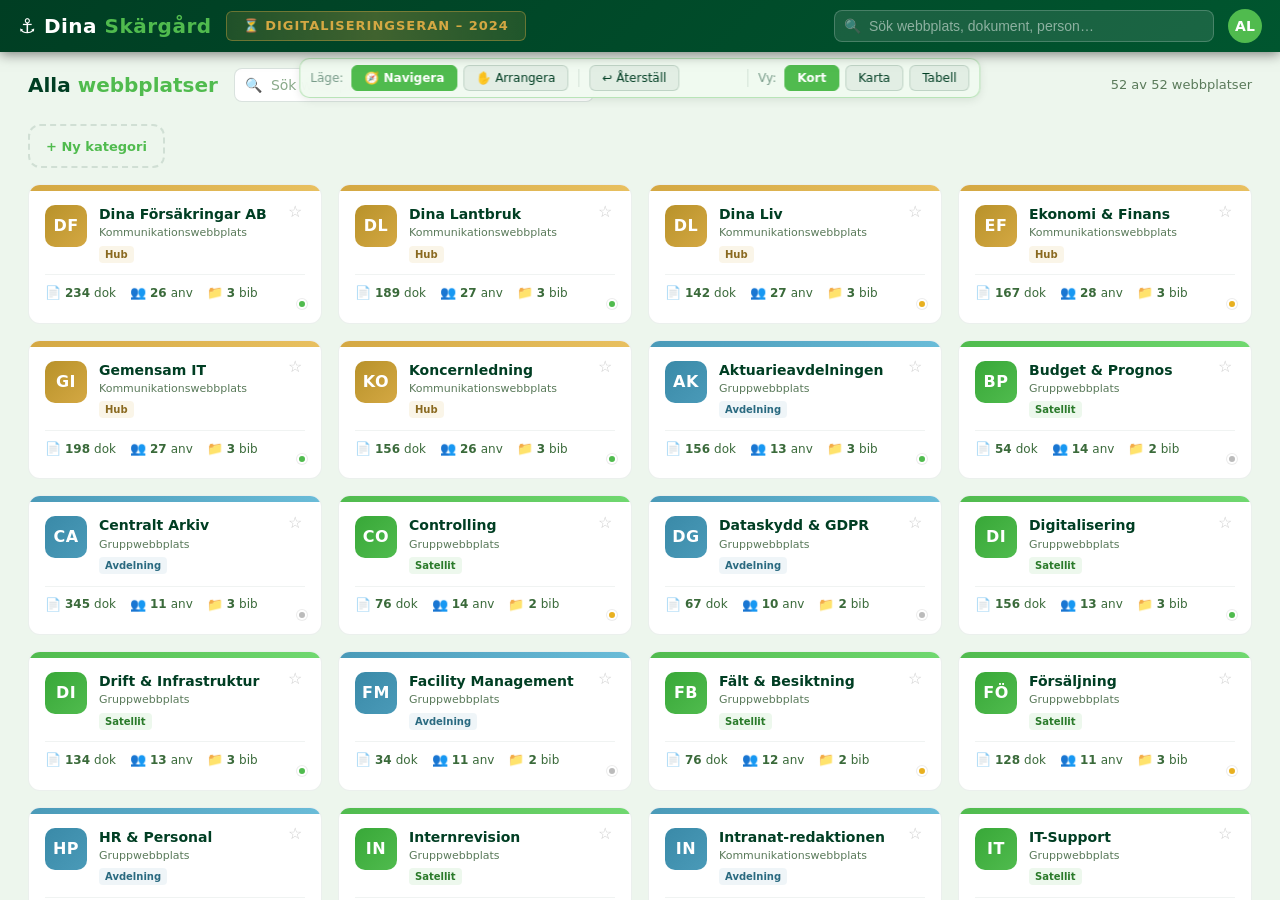
==== commit 27735805: "Add files via upload" ====
--- a/mockup-10-skargard-painted.html
+++ b/mockup-10-skargard-painted.html
@@ -140,6 +140,93 @@
 #table-view .visited-badge{font-size:11px;padding:2px 7px;border-radius:8px}
 #table-view .visited-badge.yes{background:rgba(80,187,78,.15);color:#2a7a2a}
 #table-view .visited-badge.no{background:rgba(0,0,0,.04);color:#8a8a8a}
+
+/* ── Card view ── */
+#card-view{position:fixed;top:52px;left:0;right:0;bottom:0;background:var(--pg);z-index:790;display:none;overflow-y:auto;padding:0}
+#card-view.active{display:block}
+body.view-card #map-container,body.view-card #compass,body.view-card #minimap,body.view-card #legend,body.view-card #zoom-ctrl,body.view-card #ship{display:none}
+#card-view .cv-header{display:flex;align-items:center;gap:16px;padding:16px 28px 0;flex-wrap:wrap}
+#card-view .cv-header h2{color:var(--dk);font-size:20px;font-weight:700;white-space:nowrap}
+#card-view .cv-header h2 span{color:var(--pk)}
+#card-view .cv-search{flex:1;max-width:360px;position:relative}
+#card-view .cv-search input{width:100%;padding:8px 14px 8px 36px;border-radius:8px;border:1px solid rgba(0,62,35,.15);background:#fff;color:var(--dk);font-size:14px;outline:none;transition:border-color .2s,box-shadow .2s;font-family:inherit}
+#card-view .cv-search input:focus{border-color:var(--pk);box-shadow:0 0 0 3px rgba(80,187,78,.15)}
+#card-view .cv-search input::placeholder{color:#8aaa8a}
+#card-view .cv-search .search-icon{position:absolute;left:11px;top:50%;transform:translateY(-50%);color:#8aaa8a;font-size:14px;pointer-events:none}
+#card-view .cv-count{color:#5a7a5a;font-size:13px;white-space:nowrap;margin-left:auto}
+
+/* Buckets */
+#bucket-area{padding:12px 28px 0;display:flex;flex-direction:column;gap:10px}
+.bucket{background:#fff;border:2px dashed rgba(0,62,35,.15);border-radius:12px;width:100%;transition:border-color .2s,background .2s,box-shadow .2s}
+.bucket.drag-over{border-color:var(--pk);background:rgba(80,187,78,.06);box-shadow:0 0 0 3px rgba(80,187,78,.12)}
+.bucket .bucket-header{display:flex;align-items:center;gap:8px;padding:10px 16px;cursor:default;border-bottom:1px solid rgba(0,62,35,.06)}
+.bucket .bucket-color{width:14px;height:14px;border-radius:4px;flex-shrink:0}
+.bucket .bucket-name{font-size:14px;font-weight:600;color:var(--dk);flex:1;border:none;background:transparent;outline:none;font-family:inherit;cursor:text;padding:2px 4px;border-radius:4px}
+.bucket .bucket-name:focus{background:rgba(80,187,78,.08);box-shadow:0 0 0 2px rgba(80,187,78,.2)}
+.bucket .bucket-count{font-size:11px;color:#8aaa8a}
+.bucket .bucket-del{width:22px;height:22px;border:none;background:transparent;color:#aaa;font-size:14px;cursor:pointer;border-radius:50%;display:flex;align-items:center;justify-content:center;transition:all .15s}
+.bucket .bucket-del:hover{background:rgba(200,50,50,.08);color:#c44}
+.bucket .bucket-cards{padding:12px 16px;display:grid;grid-template-columns:repeat(auto-fill,minmax(280px,1fr));gap:16px;min-height:40px}
+.bucket .bucket-empty{grid-column:1/-1;text-align:center;color:#bbb;font-size:12px;padding:8px 0}
+#addBucketBtn{padding:8px 16px;border:2px dashed rgba(0,62,35,.12);border-radius:12px;background:transparent;color:var(--pk);font-size:13px;font-weight:600;cursor:pointer;transition:all .15s;white-space:nowrap;font-family:inherit;min-height:44px;display:flex;align-items:center;justify-content:center;width:fit-content}
+#addBucketBtn:hover{border-color:var(--pk);background:rgba(80,187,78,.04)}
+
+/* Card grid */
+#card-grid{display:grid;grid-template-columns:repeat(auto-fill,minmax(280px,1fr));gap:16px;padding:16px 28px 28px}
+#card-grid.has-search-results{grid-template-columns:repeat(auto-fill,minmax(280px,1fr))}
+.site-card{background:#fff;border-radius:12px;overflow:hidden;cursor:pointer;transition:transform .15s,box-shadow .15s;border:1px solid rgba(0,62,35,.08);position:relative;display:flex;flex-direction:column}
+.site-card:hover{transform:translateY(-2px);box-shadow:0 6px 20px rgba(0,40,20,.1)}
+.site-card.dragging{opacity:.4;transform:scale(.96)}
+.site-card .card-stripe{height:6px;flex-shrink:0}
+.site-card .card-stripe.hub{background:linear-gradient(90deg,var(--gold),#e8c060)}
+.site-card .card-stripe.satellite{background:linear-gradient(90deg,var(--pk),#70d870)}
+.site-card .card-stripe.dept{background:linear-gradient(90deg,#4a9ab8,#6abcd8)}
+.site-card .card-stripe.project{background:linear-gradient(90deg,#a84a88,#c870a8)}
+.site-card .card-body{padding:14px 16px 12px;flex:1;display:flex;flex-direction:column}
+.site-card .card-top{display:flex;align-items:flex-start;gap:12px;margin-bottom:10px}
+.site-card .card-initials{width:42px;height:42px;border-radius:10px;display:flex;align-items:center;justify-content:center;font-size:16px;font-weight:700;color:#fff;flex-shrink:0;letter-spacing:.5px}
+.site-card .card-initials.hub{background:linear-gradient(135deg,#b8922a,var(--gold))}
+.site-card .card-initials.satellite{background:linear-gradient(135deg,#38a838,var(--pk))}
+.site-card .card-initials.dept{background:linear-gradient(135deg,#3a8aa8,#4a9ab8)}
+.site-card .card-initials.project{background:linear-gradient(135deg,#8a3a68,#a84a88)}
+.site-card .card-info{flex:1;min-width:0}
+.site-card .card-name{font-size:14px;font-weight:700;color:var(--dk);line-height:1.3;margin-bottom:2px;overflow:hidden;text-overflow:ellipsis;white-space:nowrap}
+.site-card .card-template{font-size:11px;color:#5a7a5a}
+.site-card .card-star{position:absolute;top:12px;right:12px;width:28px;height:28px;border:none;background:transparent;cursor:pointer;font-size:16px;color:#ccc;transition:color .15s;display:flex;align-items:center;justify-content:center;border-radius:50%}
+.site-card .card-star:hover{color:var(--gold)}
+.site-card .card-star.starred{color:var(--gold)}
+.site-card .card-stats{display:flex;gap:14px;padding:8px 0;border-top:1px solid rgba(0,62,35,.06)}
+.site-card .card-stat{display:flex;align-items:center;gap:4px;font-size:12px;color:#3a6a3a;position:relative}
+.site-card .card-stat .stat-icon{font-size:13px;color:#8aaa8a}
+.site-card .card-stat .stat-val{font-weight:700;font-variant-numeric:tabular-nums}
+.site-card .card-stat.has-tooltip{cursor:default}
+.site-card .card-stat .lib-tooltip{display:none;position:absolute;bottom:calc(100% + 6px);left:50%;transform:translateX(-50%);background:#fff;border:1px solid rgba(0,62,35,.12);border-radius:8px;padding:8px 12px;min-width:180px;max-width:260px;box-shadow:0 4px 16px rgba(0,40,20,.12);z-index:20;font-size:11px;color:#3a5a3a;white-space:normal}
+.site-card .card-stat.has-tooltip:hover .lib-tooltip{display:block}
+.site-card .card-stat .lib-tooltip .lt-item{display:flex;align-items:center;gap:5px;padding:2px 0}
+.site-card .card-stat .lib-tooltip .lt-dot{width:5px;height:5px;border-radius:50%;background:var(--pk);flex-shrink:0;opacity:.5}
+.site-card .card-stat .lib-tooltip .lt-count{margin-left:auto;color:#8aaa8a;font-size:10px;flex-shrink:0}
+.site-card .card-stat .lib-tooltip::after{content:'';position:absolute;top:100%;left:50%;transform:translateX(-50%);border:5px solid transparent;border-top-color:rgba(0,62,35,.12)}
+.site-card .card-color-bar{height:6px;flex-shrink:0;display:none}
+.site-card.has-custom-color .card-color-bar{display:block}
+.site-card.has-custom-color .card-stripe{display:none}
+.site-card .card-activity{position:absolute;bottom:14px;right:14px;width:10px;height:10px;border-radius:50%;border:2px solid #fff;box-shadow:0 0 0 1px rgba(0,0,0,.08)}
+.site-card .card-type-badge{display:inline-block;font-size:10px;font-weight:600;padding:1px 6px;border-radius:4px;margin-top:1px}
+.site-card .card-type-badge.hub{background:rgba(212,168,67,.12);color:#8a6a20}
+.site-card .card-type-badge.satellite{background:rgba(80,187,78,.1);color:#2a7a2a}
+.site-card .card-type-badge.dept{background:rgba(60,130,160,.08);color:#2a6a80}
+.site-card .card-type-badge.project{background:rgba(160,70,110,.08);color:#8a3a5a}
+.card-no-results{grid-column:1/-1;text-align:center;padding:40px 20px;color:#8aaa8a;font-size:15px}
+
+/* Right-click color context menu */
+#card-ctx-menu{position:fixed;z-index:9999;background:#fff;border:1px solid rgba(0,62,35,.12);border-radius:10px;padding:8px;box-shadow:0 6px 24px rgba(0,40,20,.15);display:none;min-width:160px}
+#card-ctx-menu.open{display:block}
+#card-ctx-menu .ctx-label{font-size:11px;color:#8aaa8a;padding:2px 8px 6px;font-weight:600;letter-spacing:.3px}
+#card-ctx-menu .ctx-colors{display:flex;flex-wrap:wrap;gap:6px;padding:4px 6px}
+#card-ctx-menu .ctx-swatch{width:24px;height:24px;border-radius:6px;cursor:pointer;border:2px solid transparent;transition:transform .1s,border-color .1s}
+#card-ctx-menu .ctx-swatch:hover{transform:scale(1.15);border-color:var(--dk)}
+#card-ctx-menu .ctx-swatch.active{border-color:var(--dk);box-shadow:0 0 0 2px rgba(0,62,35,.15)}
+#card-ctx-menu .ctx-clear{width:100%;margin-top:4px;padding:5px 8px;border:none;background:rgba(0,0,0,.03);border-radius:6px;font-size:11px;color:#5a7a5a;cursor:pointer;font-family:inherit;transition:background .12s}
+#card-ctx-menu .ctx-clear:hover{background:rgba(0,0,0,.06)}
 </style>
 </head>
 <body>
@@ -223,8 +310,33 @@
   <span class="save-indicator" id="saveIndicator">✓ Sparad</span>
   <div class="tb-sep"></div>
   <span class="tb-label">Vy:</span>
-  <button id="btnMapView" class="active" title="Kartvy">🗺️ Karta</button>
-  <button id="btnTableView" title="Tabellvy">📋 Tabell</button>
+  <button id="btnCardView" class="active" title="Kortvy">Kort</button>
+  <button id="btnMapView" title="Kartvy">Karta</button>
+  <button id="btnTableView" title="Tabellvy">Tabell</button>
+</div>
+
+<!-- Card view -->
+<div id="card-view">
+  <div class="cv-header">
+    <h2>Alla <span>webbplatser</span></h2>
+    <div class="cv-search">
+      <span class="search-icon">&#128269;</span>
+      <input type="text" id="cardSearch" placeholder="S&ouml;k webbplatser...">
+    </div>
+    <span class="cv-count" id="card-count"></span>
+  </div>
+  <div id="bucket-area">
+    <div id="bucket-list"></div>
+    <button id="addBucketBtn" title="L&auml;gg till kategori">+ Ny kategori</button>
+  </div>
+  <div id="card-grid"></div>
+</div>
+
+<!-- Card context menu -->
+<div id="card-ctx-menu">
+  <div class="ctx-label">F&auml;rgmarkera</div>
+  <div class="ctx-colors" id="ctx-colors"></div>
+  <button class="ctx-clear" id="ctx-clear">Ta bort f&auml;rg</button>
 </div>
 
 <!-- Detail panel -->
@@ -416,6 +528,15 @@
   {id:'aktuarie',name:'Aktuarieavdelningen',emoji:'\u{1F4D0}',type:'dept',group:'standalone',hubId:null,x:-480,y:-150,rx:60,ry:37,terrain:'snow',docs:156,
    libs:[{n:'Ber\u00e4kningsmodeller',i:'\u{1F4D0}',c:68},{n:'Rapporter',i:'\u{1F4CA}',c:48},{n:'Antaganden',i:'\u{1F4CB}',c:40}],visited:true,activity:'high',desc:'Koncerngemensam aktuarieavdelning med ber\u00e4kningsmodeller.'}
 ];
+
+// Assign user counts per site (seeded for consistency)
+islands.forEach((isl, i) => {
+  const rng = lcg(i * 31 + 77);
+  if (isl.type === 'hub') isl.users = 20 + Math.floor(rng() * 25);
+  else if (isl.type === 'satellite') isl.users = 5 + Math.floor(rng() * 15);
+  else if (isl.type === 'project') isl.users = 4 + Math.floor(rng() * 8);
+  else isl.users = 3 + Math.floor(rng() * 12);
+});
 
 // ========== STATE ==========
 let scale = 0.55, panX = 0, panY = 0;
@@ -2859,7 +2980,7 @@
 ];
 let tableSortCol = 'name';
 let tableSortAsc = true;
-let currentView = 'map'; // 'map' or 'table'
+let currentView = 'card'; // 'card' | 'map' | 'table'
 
 function buildTableHead() {
   const tr = document.getElementById('table-head');
@@ -2954,37 +3075,420 @@
   document.getElementById('table-count').textContent = sorted.length + ' webbplatser';
 }
 
+// ========== CARD VIEW: BUCKETS ==========
+let cardBuckets = []; // [{id, name, color, siteIds:[]}]
+const BUCKET_COLORS = ['#50bb4e','#4a9ab8','#d4a843','#a84a88','#e07040','#6a8aaa','#aa6a3a','#7a5ab8'];
+let cardStarred = new Set();
+let siteColors = {}; // {siteId: '#color'}
+const CTX_SWATCHES = ['#50bb4e','#d4a843','#4a9ab8','#a84a88','#e07040','#6a8aaa','#c94040','#7a5ab8','#2aaa5a','#aa6a3a','#3a8aa8','#e0a030'];
+
+function loadBuckets() {
+  try {
+    const raw = localStorage.getItem('dina-skargard-buckets');
+    if (raw) cardBuckets = JSON.parse(raw);
+  } catch(e) {}
+  try {
+    const raw = localStorage.getItem('dina-skargard-starred');
+    if (raw) cardStarred = new Set(JSON.parse(raw));
+  } catch(e) {}
+  try {
+    const raw = localStorage.getItem('dina-skargard-sitecolors');
+    if (raw) siteColors = JSON.parse(raw);
+  } catch(e) {}
+}
+function saveBuckets() {
+  localStorage.setItem('dina-skargard-buckets', JSON.stringify(cardBuckets));
+}
+function saveStarred() {
+  localStorage.setItem('dina-skargard-starred', JSON.stringify([...cardStarred]));
+}
+
+function saveSiteColors() {
+  localStorage.setItem('dina-skargard-sitecolors', JSON.stringify(siteColors));
+}
+
+// ========== CONTEXT MENU ==========
+let ctxTargetSiteId = null;
+function showCardContextMenu(x, y, siteId) {
+  ctxTargetSiteId = siteId;
+  const menu = document.getElementById('card-ctx-menu');
+  const colorsDiv = document.getElementById('ctx-colors');
+  colorsDiv.innerHTML = '';
+  CTX_SWATCHES.forEach(color => {
+    const swatch = document.createElement('div');
+    swatch.className = 'ctx-swatch' + (siteColors[siteId] === color ? ' active' : '');
+    swatch.style.background = color;
+    swatch.addEventListener('click', (e) => {
+      e.stopPropagation();
+      siteColors[siteId] = color;
+      saveSiteColors();
+      menu.classList.remove('open');
+      renderBuckets();
+      renderCardGrid();
+    });
+    colorsDiv.appendChild(swatch);
+  });
+  // Position menu
+  menu.style.left = Math.min(x, window.innerWidth - 180) + 'px';
+  menu.style.top = Math.min(y, window.innerHeight - 200) + 'px';
+  menu.classList.add('open');
+}
+document.getElementById('ctx-clear').addEventListener('click', () => {
+  if (ctxTargetSiteId) {
+    delete siteColors[ctxTargetSiteId];
+    saveSiteColors();
+    document.getElementById('card-ctx-menu').classList.remove('open');
+    renderBuckets();
+    renderCardGrid();
+  }
+});
+// Close context menu on click elsewhere
+document.addEventListener('click', () => {
+  document.getElementById('card-ctx-menu').classList.remove('open');
+});
+
+function addBucket() {
+  const id = 'b' + Date.now();
+  const color = BUCKET_COLORS[cardBuckets.length % BUCKET_COLORS.length];
+  cardBuckets.push({id, name:'Ny kategori', color, siteIds:[]});
+  saveBuckets();
+  renderBuckets();
+  renderCardGrid();
+}
+function deleteBucket(bid) {
+  cardBuckets = cardBuckets.filter(b => b.id !== bid);
+  saveBuckets();
+  renderBuckets();
+  renderCardGrid();
+}
+function renameBucket(bid, name) {
+  const b = cardBuckets.find(b => b.id === bid);
+  if (b) { b.name = name; saveBuckets(); }
+}
+
+function bucketForSite(siteId) {
+  return cardBuckets.find(b => b.siteIds.includes(siteId));
+}
+function removeSiteFromBuckets(siteId) {
+  cardBuckets.forEach(b => { b.siteIds = b.siteIds.filter(s => s !== siteId); });
+}
+
+function renderBuckets() {
+  const list = document.getElementById('bucket-list');
+  list.innerHTML = '';
+  cardBuckets.forEach(bucket => {
+    const el = document.createElement('div');
+    el.className = 'bucket';
+    el.dataset.bid = bucket.id;
+
+    // Header
+    const header = document.createElement('div');
+    header.className = 'bucket-header';
+    const dot = document.createElement('div');
+    dot.className = 'bucket-color';
+    dot.style.background = bucket.color;
+    header.appendChild(dot);
+    const nameInput = document.createElement('input');
+    nameInput.className = 'bucket-name';
+    nameInput.value = bucket.name;
+    nameInput.addEventListener('change', () => renameBucket(bucket.id, nameInput.value));
+    header.appendChild(nameInput);
+    const countSpan = document.createElement('span');
+    countSpan.className = 'bucket-count';
+    countSpan.textContent = bucket.siteIds.length + ' st';
+    header.appendChild(countSpan);
+    const delBtn = document.createElement('button');
+    delBtn.className = 'bucket-del';
+    delBtn.textContent = '\u00d7';
+    delBtn.title = 'Ta bort kategori';
+    delBtn.addEventListener('click', (e) => { e.stopPropagation(); deleteBucket(bucket.id); });
+    header.appendChild(delBtn);
+    el.appendChild(header);
+
+    // Cards area (full-size cards)
+    const cardsArea = document.createElement('div');
+    cardsArea.className = 'bucket-cards';
+    const actColors = {high:'#50bb4e', medium:'#e8b020', low:'#bbb'};
+    const typeLabels = {hub:'Hub', satellite:'Satellit', dept:'Avdelning', project:'Projekt'};
+    if (bucket.siteIds.length === 0) {
+      const empty = document.createElement('div');
+      empty.className = 'bucket-empty';
+      empty.textContent = 'Dra kort hit...';
+      cardsArea.appendChild(empty);
+    }
+    bucket.siteIds.forEach(sid => {
+      const isl = islands.find(i => i.id === sid);
+      if (!isl) return;
+      const card = buildSiteCard(isl, actColors, typeLabels);
+      cardsArea.appendChild(card);
+    });
+    el.appendChild(cardsArea);
+
+    // Drop zone
+    el.addEventListener('dragover', (e) => { e.preventDefault(); el.classList.add('drag-over'); });
+    el.addEventListener('dragenter', (e) => { e.preventDefault(); el.classList.add('drag-over'); });
+    el.addEventListener('dragleave', (e) => {
+      if (!el.contains(e.relatedTarget)) el.classList.remove('drag-over');
+    });
+    el.addEventListener('drop', (e) => {
+      e.preventDefault();
+      el.classList.remove('drag-over');
+      const sid = e.dataTransfer.getData('text/plain');
+      if (sid) {
+        removeSiteFromBuckets(sid);
+        bucket.siteIds.push(sid);
+        saveBuckets();
+        renderBuckets();
+        renderCardGrid();
+      }
+    });
+
+    list.appendChild(el);
+  });
+}
+
+function typeColor(type) {
+  return type === 'hub' ? '#d4a843' : type === 'satellite' ? '#50bb4e' : type === 'project' ? '#a84a88' : '#4a9ab8';
+}
+
+function renderCardGrid() {
+  const grid = document.getElementById('card-grid');
+  grid.innerHTML = '';
+  const query = (document.getElementById('cardSearch').value || '').toLowerCase().trim();
+  const actColors = {high:'#50bb4e', medium:'#e8b020', low:'#bbb'};
+  const typeLabels = {hub:'Hub', satellite:'Satellit', dept:'Avdelning', project:'Projekt'};
+
+  // Sites NOT in any bucket
+  const bucketed = new Set();
+  cardBuckets.forEach(b => b.siteIds.forEach(s => bucketed.add(s)));
+
+  let list = islands.filter(isl => !bucketed.has(isl.id));
+
+  // Search filter
+  if (query.length >= 2) {
+    list = list.filter(isl =>
+      isl.name.toLowerCase().includes(query) ||
+      isl.id.includes(query) ||
+      (isl.type && isl.type.includes(query)) ||
+      (isl.group && isl.group.includes(query)) ||
+      (isl.desc && isl.desc.toLowerCase().includes(query))
+    );
+  }
+
+  // Sort: starred first, then hubs, then alpha
+  list.sort((a, b) => {
+    const sa = cardStarred.has(a.id) ? 0 : 1;
+    const sb = cardStarred.has(b.id) ? 0 : 1;
+    if (sa !== sb) return sa - sb;
+    const ta = a.type === 'hub' ? 0 : 1;
+    const tb = b.type === 'hub' ? 0 : 1;
+    if (ta !== tb) return ta - tb;
+    return a.name.localeCompare(b.name, 'sv');
+  });
+
+  if (list.length === 0 && query.length >= 2) {
+    const noRes = document.createElement('div');
+    noRes.className = 'card-no-results';
+    noRes.textContent = 'Inga webbplatser matchar "' + query + '"';
+    grid.appendChild(noRes);
+  }
+
+  list.forEach(isl => {
+    const card = buildSiteCard(isl, actColors, typeLabels);
+    grid.appendChild(card);
+  });
+
+  const total = islands.length;
+  const showing = list.length + bucketed.size;
+  document.getElementById('card-count').textContent = showing + ' av ' + total + ' webbplatser';
+}
+
+function buildSiteCard(isl, actColors, typeLabels) {
+  const card = document.createElement('div');
+  const customColor = siteColors[isl.id];
+  card.className = 'site-card' + (customColor ? ' has-custom-color' : '');
+  card.draggable = true;
+  card.dataset.id = isl.id;
+
+  // Custom color bar (shown if user assigned a color)
+  const colorBar = document.createElement('div');
+  colorBar.className = 'card-color-bar';
+  if (customColor) colorBar.style.background = customColor;
+  card.appendChild(colorBar);
+
+  // Type stripe (hidden when custom color active)
+  const stripe = document.createElement('div');
+  stripe.className = 'card-stripe ' + isl.type;
+  card.appendChild(stripe);
+
+  // Body
+  const body = document.createElement('div');
+  body.className = 'card-body';
+
+  // Top: initials + info
+  const top = document.createElement('div');
+  top.className = 'card-top';
+  const initials = document.createElement('div');
+  initials.className = 'card-initials ' + isl.type;
+  const parts = isl.name.split(/[\s&]+/);
+  initials.textContent = parts.length >= 2
+    ? (parts[0][0] + parts[1][0]).toUpperCase()
+    : isl.name.substring(0, 2).toUpperCase();
+  top.appendChild(initials);
+
+  const info = document.createElement('div');
+  info.className = 'card-info';
+  const nameEl = document.createElement('div');
+  nameEl.className = 'card-name';
+  nameEl.textContent = isl.name;
+  info.appendChild(nameEl);
+  const tplEl = document.createElement('div');
+  tplEl.className = 'card-template';
+  tplEl.textContent = COMM_SITES.has(isl.id) ? 'Kommunikationswebbplats' : 'Gruppwebbplats';
+  info.appendChild(tplEl);
+  const badge = document.createElement('span');
+  badge.className = 'card-type-badge ' + isl.type;
+  badge.textContent = typeLabels[isl.type] || isl.type;
+  info.appendChild(badge);
+  top.appendChild(info);
+  body.appendChild(top);
+
+  // Star
+  const star = document.createElement('button');
+  star.className = 'card-star' + (cardStarred.has(isl.id) ? ' starred' : '');
+  star.textContent = cardStarred.has(isl.id) ? '\u2605' : '\u2606';
+  star.addEventListener('click', (e) => {
+    e.stopPropagation();
+    if (cardStarred.has(isl.id)) { cardStarred.delete(isl.id); }
+    else { cardStarred.add(isl.id); }
+    saveStarred();
+    renderBuckets();
+    renderCardGrid();
+  });
+  card.appendChild(star);
+
+  // Stats row
+  const stats = document.createElement('div');
+  stats.className = 'card-stats';
+
+  // Docs stat
+  const docStat = document.createElement('div');
+  docStat.className = 'card-stat';
+  docStat.innerHTML = '<span class="stat-icon">\u{1F4C4}</span><span class="stat-val">' + isl.docs + '</span> dok';
+  stats.appendChild(docStat);
+
+  // Users stat
+  const usrStat = document.createElement('div');
+  usrStat.className = 'card-stat';
+  usrStat.innerHTML = '<span class="stat-icon">\u{1F465}</span><span class="stat-val">' + (isl.users || 0) + '</span> anv';
+  stats.appendChild(usrStat);
+
+  // Libs stat with hover tooltip
+  const libStat = document.createElement('div');
+  libStat.className = 'card-stat has-tooltip';
+  libStat.innerHTML = '<span class="stat-icon">\u{1F4C1}</span><span class="stat-val">' + isl.libs.length + '</span> bib';
+
+  const tooltip = document.createElement('div');
+  tooltip.className = 'lib-tooltip';
+  isl.libs.forEach(lib => {
+    const item = document.createElement('div');
+    item.className = 'lt-item';
+    item.innerHTML = '<span class="lt-dot"></span>' + lib.n + '<span class="lt-count">' + lib.c + ' dok</span>';
+    tooltip.appendChild(item);
+  });
+  libStat.appendChild(tooltip);
+  stats.appendChild(libStat);
+
+  body.appendChild(stats);
+  card.appendChild(body);
+
+  // Activity dot
+  const actDot = document.createElement('div');
+  actDot.className = 'card-activity';
+  actDot.style.background = actColors[isl.activity] || '#bbb';
+  actDot.title = 'Aktivitet: ' + (isl.activity === 'high' ? 'H\u00f6g' : isl.activity === 'medium' ? 'Medel' : 'L\u00e5g');
+  card.appendChild(actDot);
+
+  // Click
+  card.addEventListener('click', () => selectIsland(isl));
+
+  // Right-click: show color menu
+  card.addEventListener('contextmenu', (e) => {
+    e.preventDefault();
+    showCardContextMenu(e.clientX, e.clientY, isl.id);
+  });
+
+  // Drag
+  card.addEventListener('dragstart', (e) => {
+    e.dataTransfer.setData('text/plain', isl.id);
+    card.classList.add('dragging');
+  });
+  card.addEventListener('dragend', () => card.classList.remove('dragging'));
+
+  return card;
+}
+
+// ========== VIEW SWITCHING ==========
 function switchView(view) {
   currentView = view;
-  const tableView = document.getElementById('table-view');
-  const btnMap = document.getElementById('btnMapView');
-  const btnTable = document.getElementById('btnTableView');
-  if (view === 'table') {
+  document.body.classList.remove('view-table', 'view-card');
+  document.getElementById('table-view').classList.remove('active');
+  document.getElementById('card-view').classList.remove('active');
+  ['btnCardView','btnMapView','btnTableView'].forEach(id =>
+    document.getElementById(id).classList.remove('active'));
+
+  if (view === 'card') {
+    document.body.classList.add('view-card');
+    document.getElementById('card-view').classList.add('active');
+    document.getElementById('btnCardView').classList.add('active');
+    renderBuckets();
+    renderCardGrid();
+  } else if (view === 'table') {
     document.body.classList.add('view-table');
-    tableView.classList.add('active');
-    btnTable.classList.add('active');
-    btnMap.classList.remove('active');
+    document.getElementById('table-view').classList.add('active');
+    document.getElementById('btnTableView').classList.add('active');
     buildTableHead();
     renderTableBody();
   } else {
-    document.body.classList.remove('view-table');
-    tableView.classList.remove('active');
-    btnMap.classList.add('active');
-    btnTable.classList.remove('active');
-  }
-}
-
+    document.getElementById('btnMapView').classList.add('active');
+  }
+}
+
+document.getElementById('btnCardView').addEventListener('click', () => switchView('card'));
 document.getElementById('btnMapView').addEventListener('click', () => switchView('map'));
 document.getElementById('btnTableView').addEventListener('click', () => switchView('table'));
+
+// Card search
+document.getElementById('cardSearch').addEventListener('input', () => renderCardGrid());
+
+// Add bucket button
+document.getElementById('addBucketBtn').addEventListener('click', () => addBucket());
+
+// Card grid drop zone (remove from bucket)
+document.getElementById('card-grid').addEventListener('dragover', (e) => e.preventDefault());
+document.getElementById('card-grid').addEventListener('drop', (e) => {
+  e.preventDefault();
+  const sid = e.dataTransfer.getData('text/plain');
+  if (sid) {
+    removeSiteFromBuckets(sid);
+    saveBuckets();
+    renderBuckets();
+    renderCardGrid();
+  }
+});
 
 // ========== INIT ==========
 // Load saved layout before building map
 const hadSaved = loadLayout();
+loadBuckets();
 buildMap();
 addAnimations();
 updateMinimap();
 if (hadSaved) showToast('Din sparade layout har laddats');
 
+// Default to card view
+switchView('card');
+
 // Handle resize
 window.addEventListener('resize', () => {
   updateTransform();
